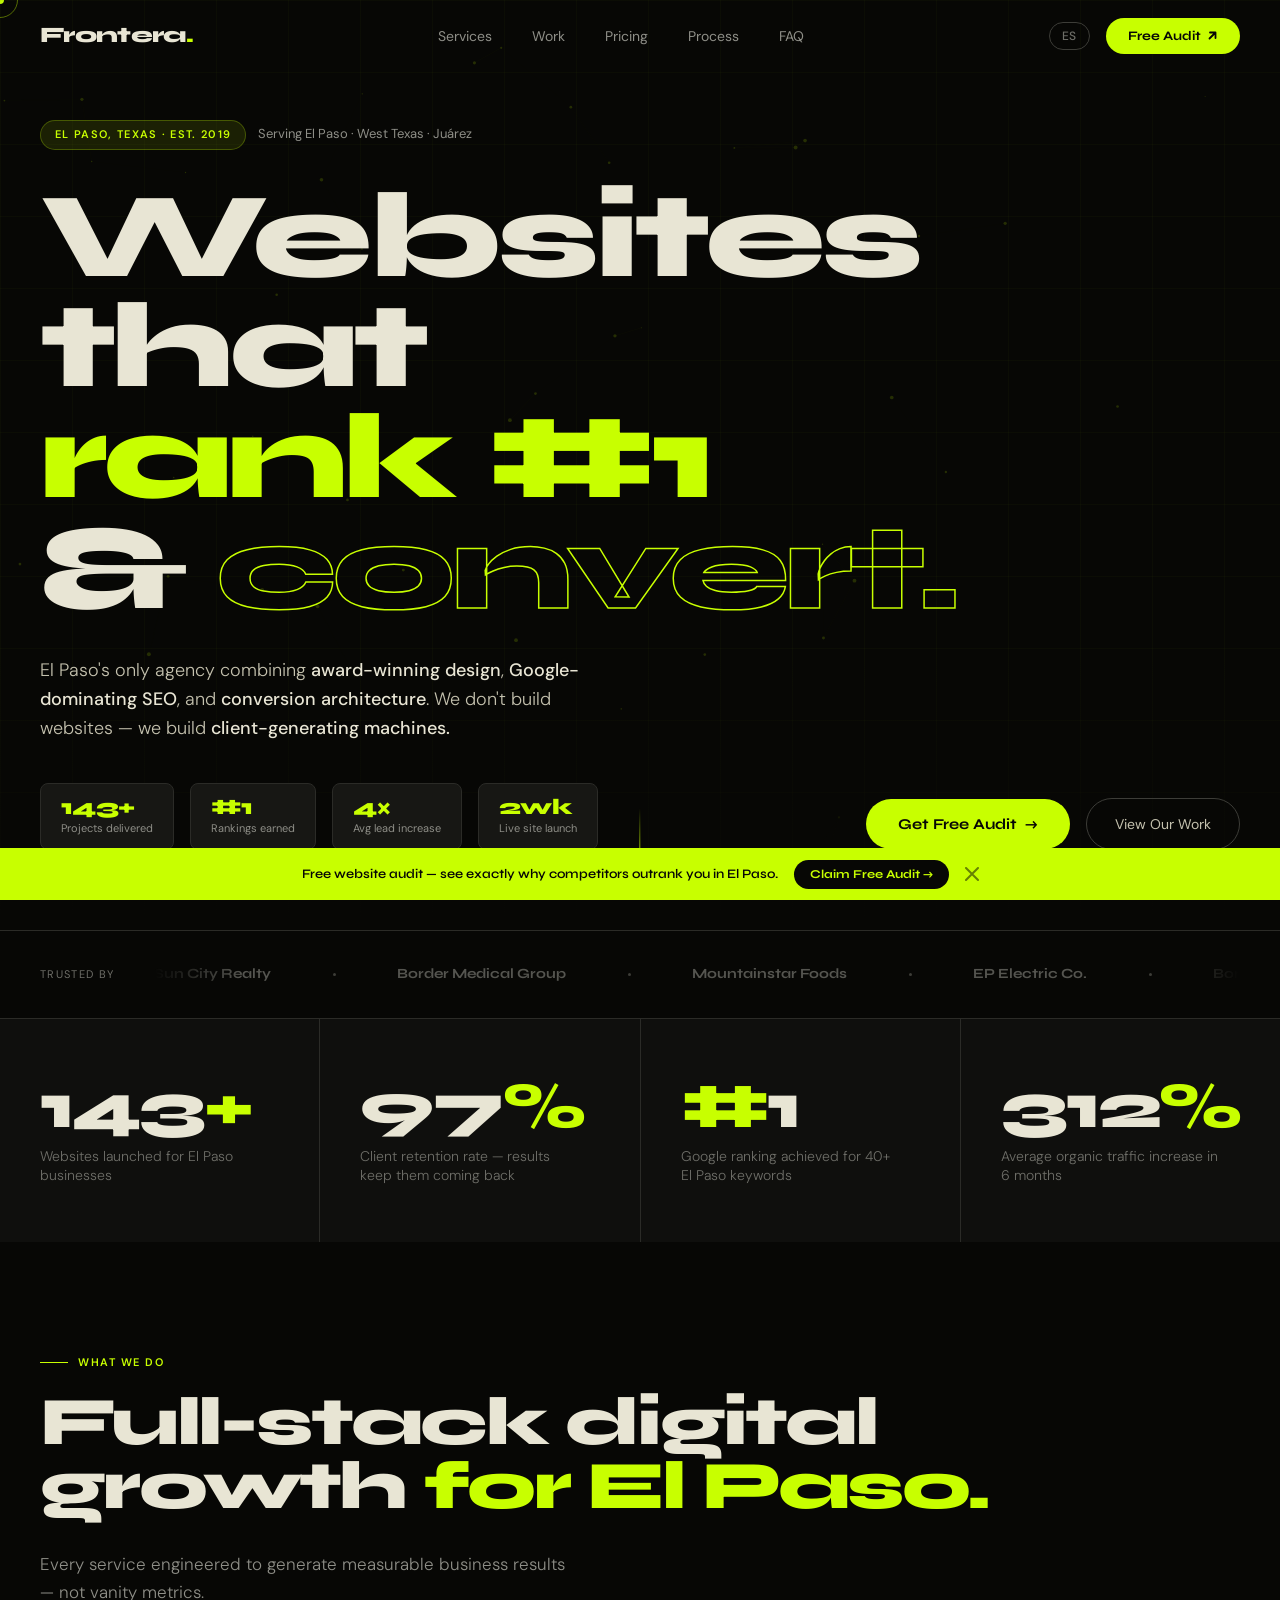
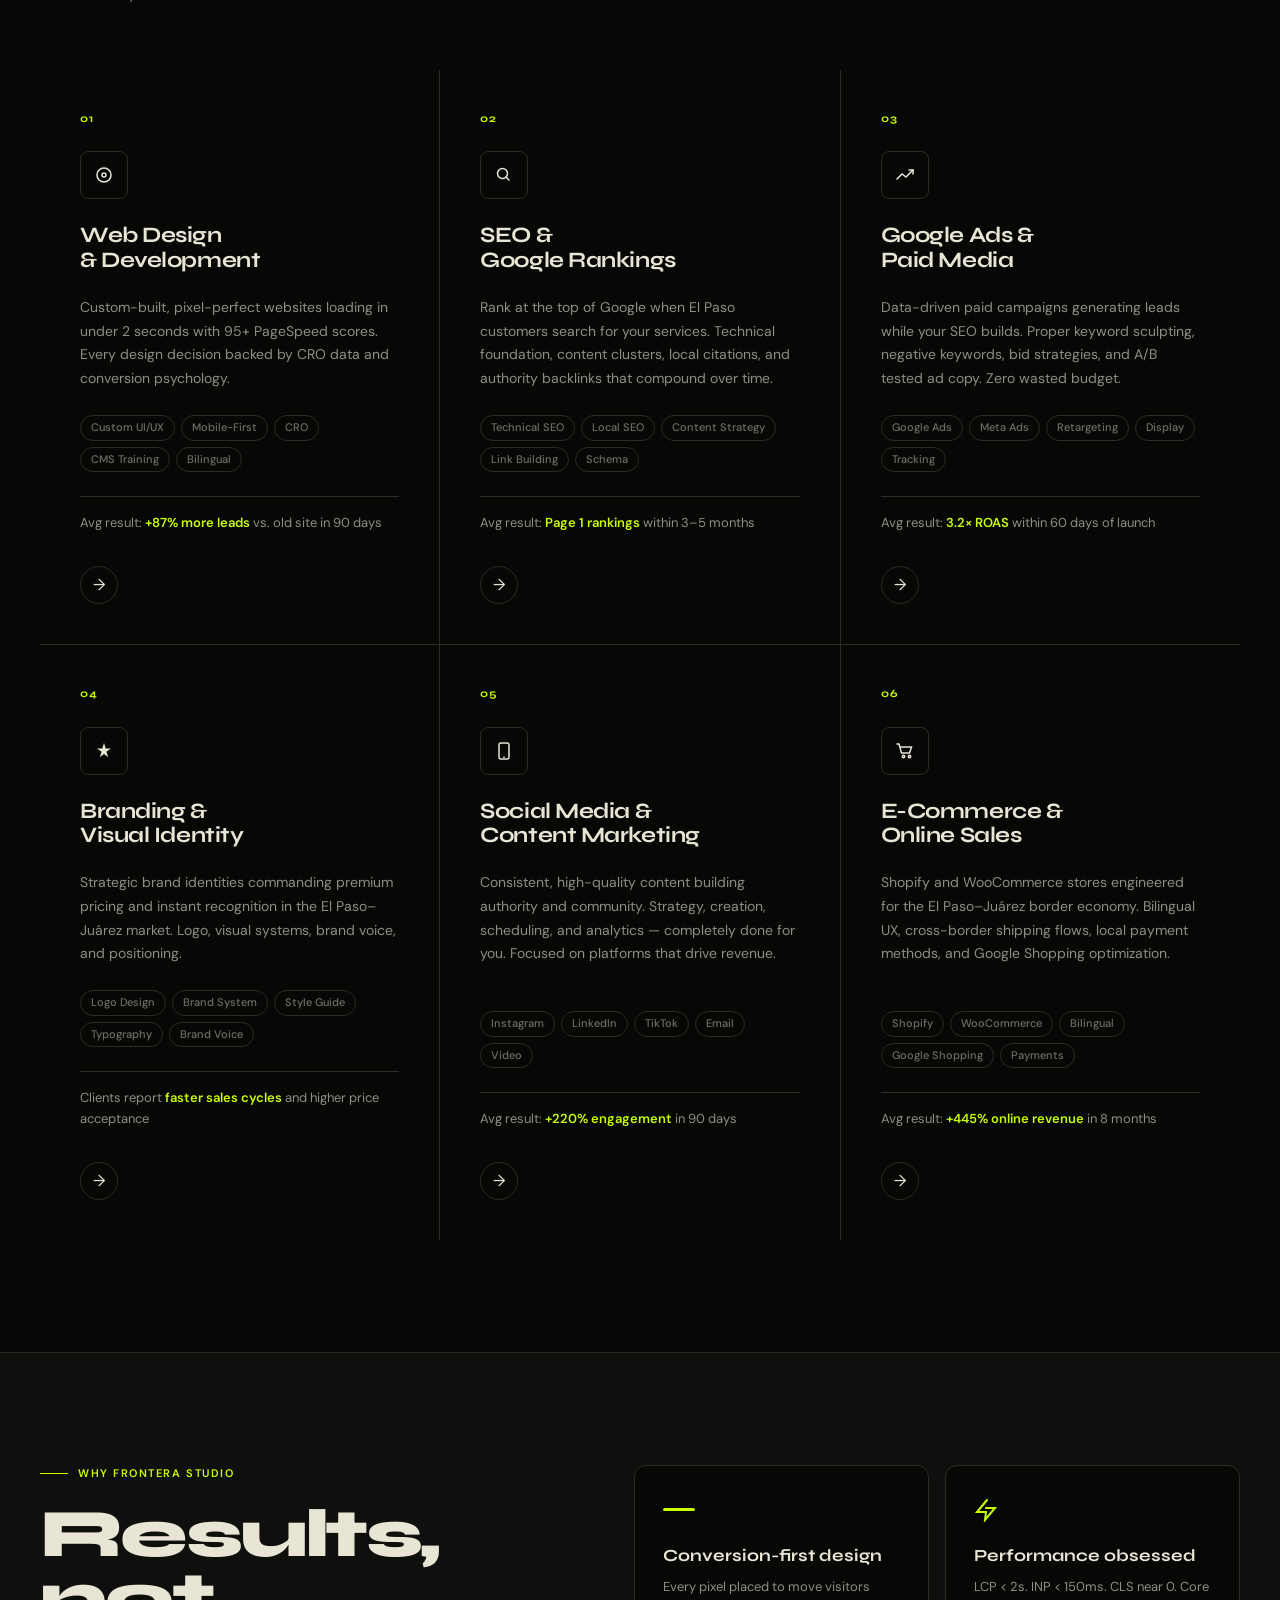
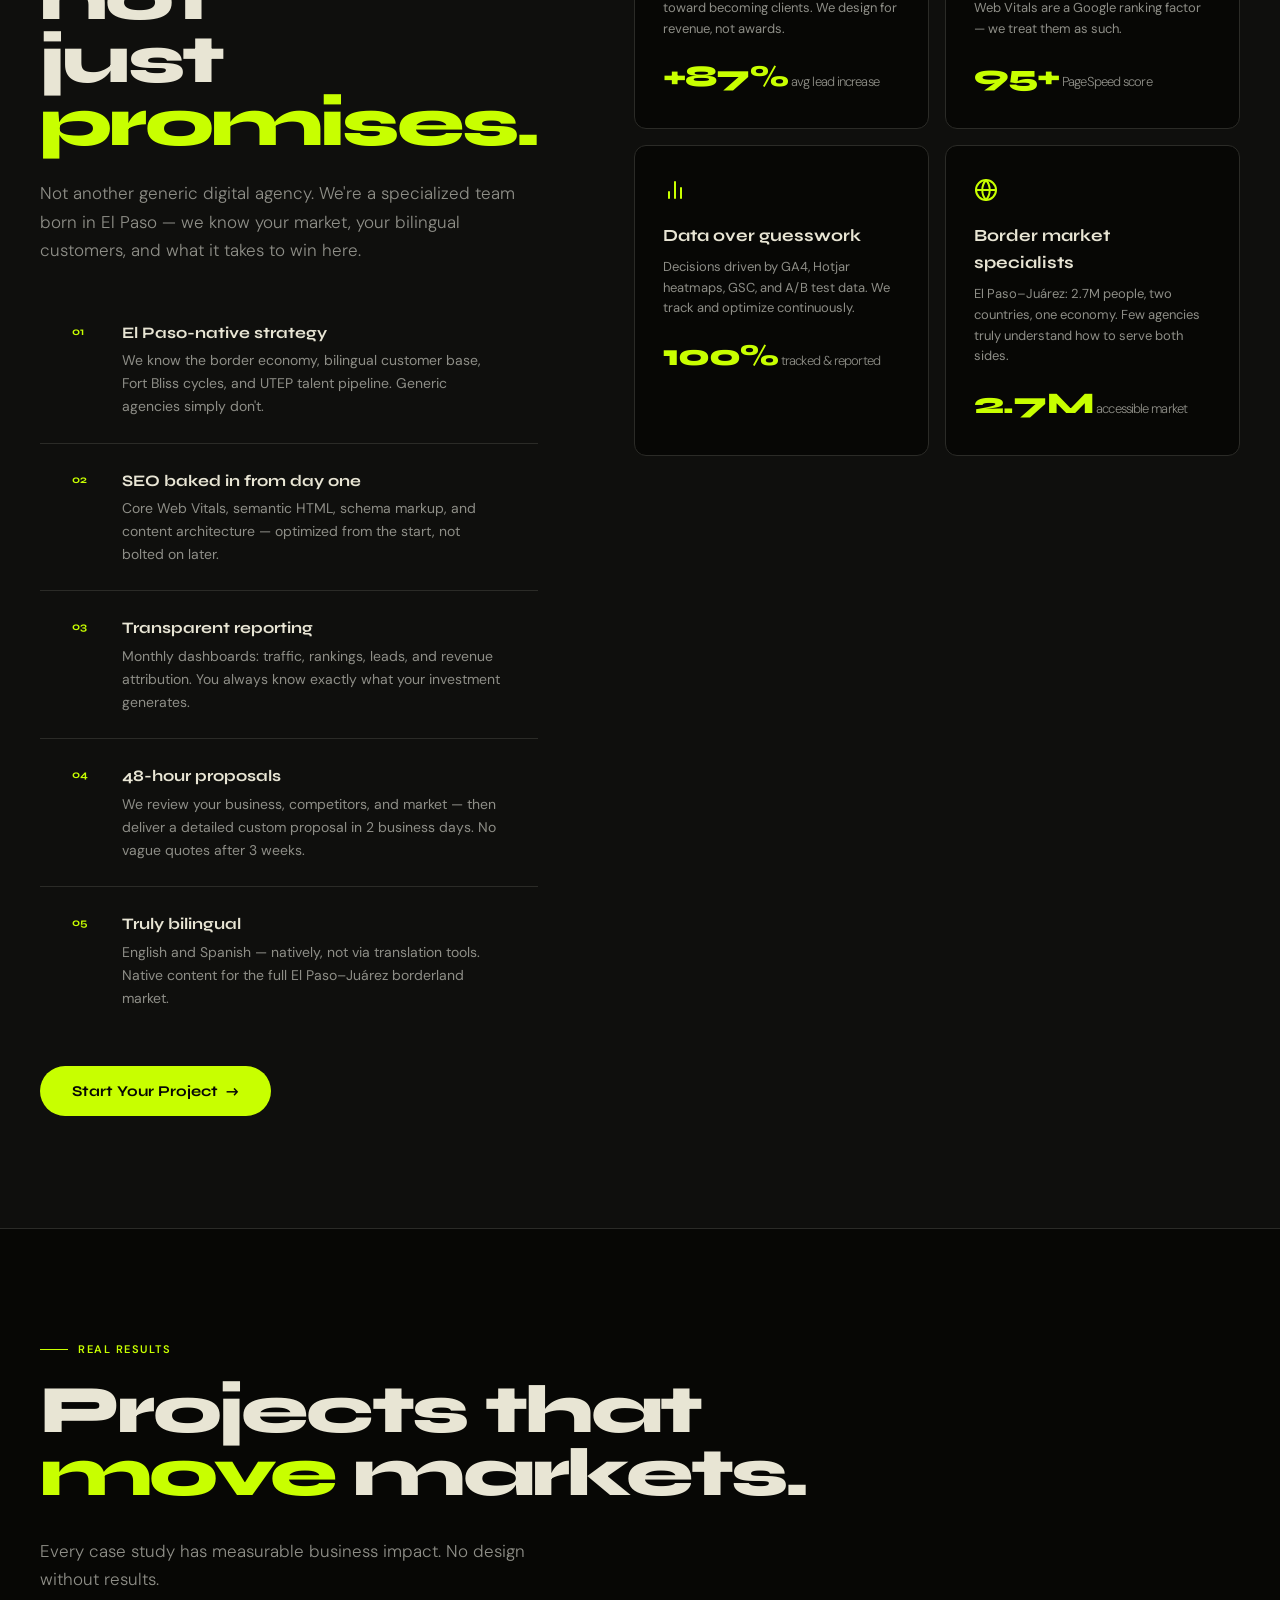
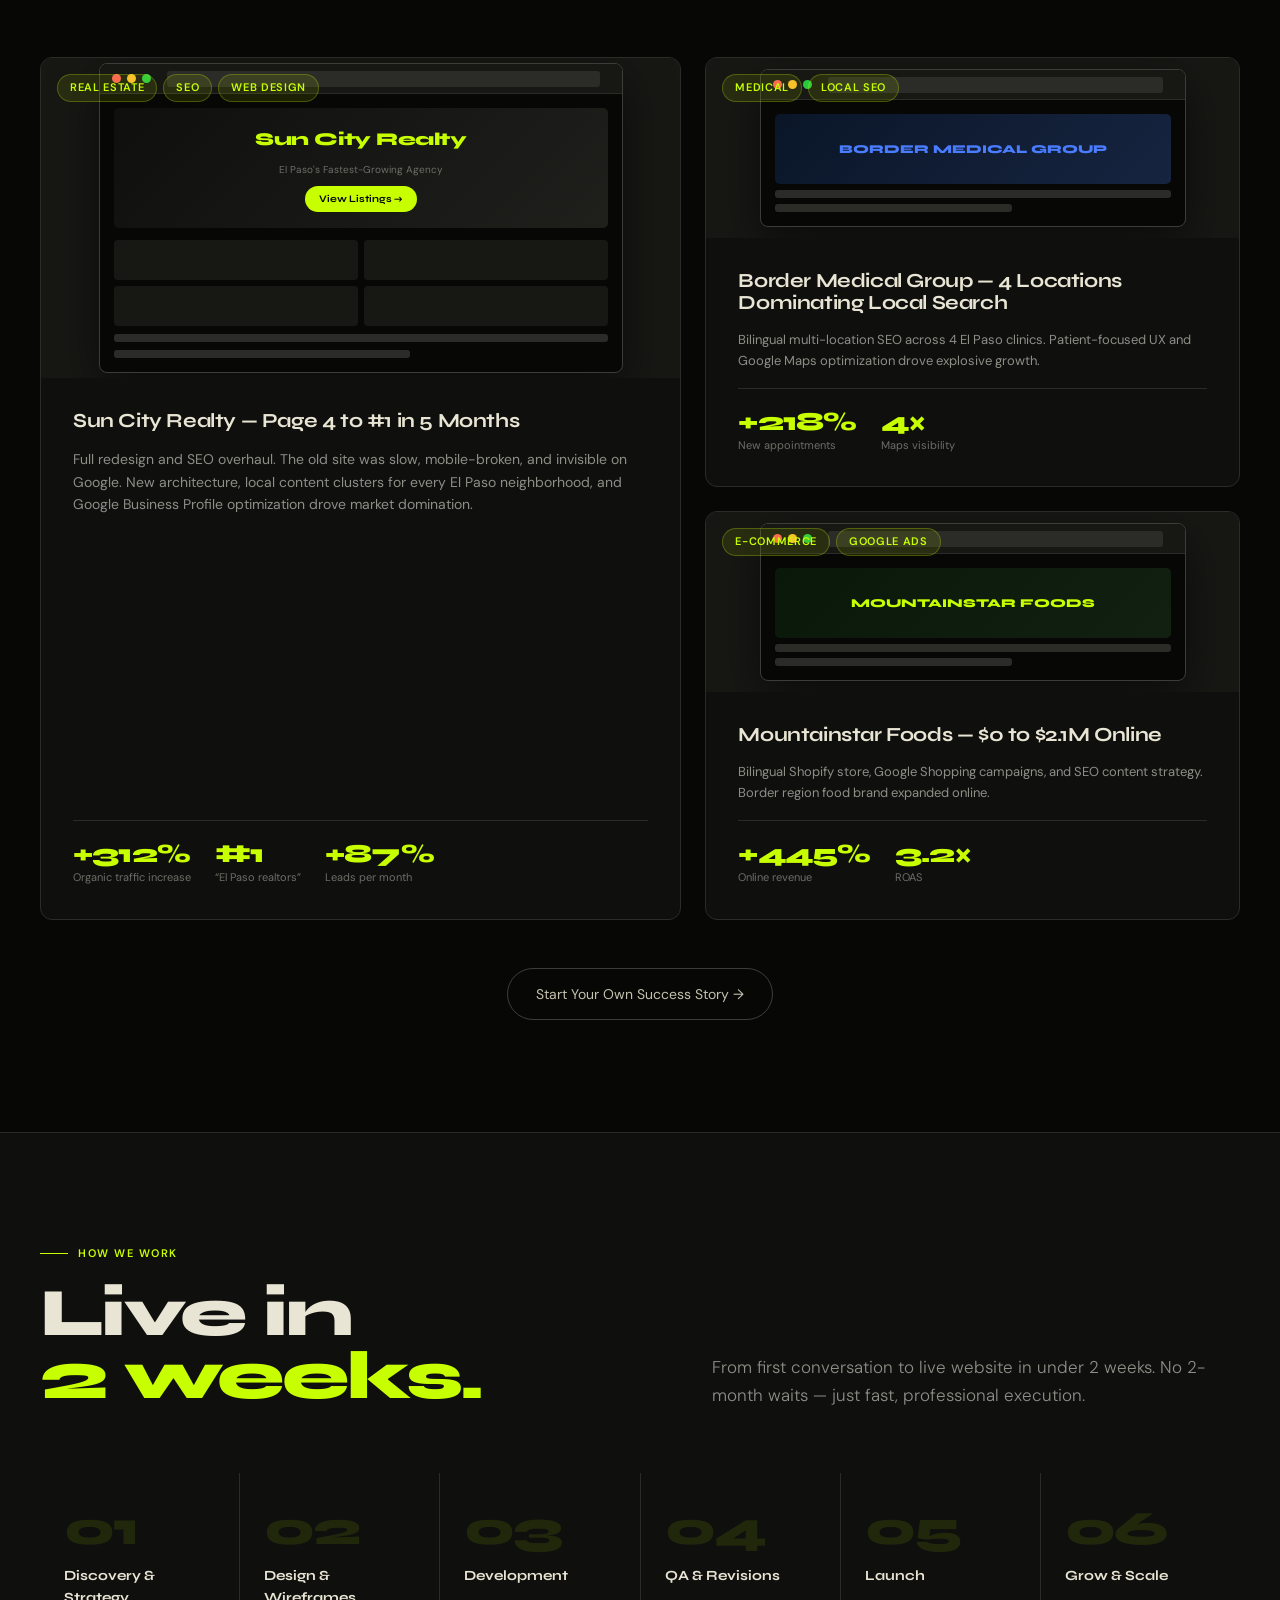
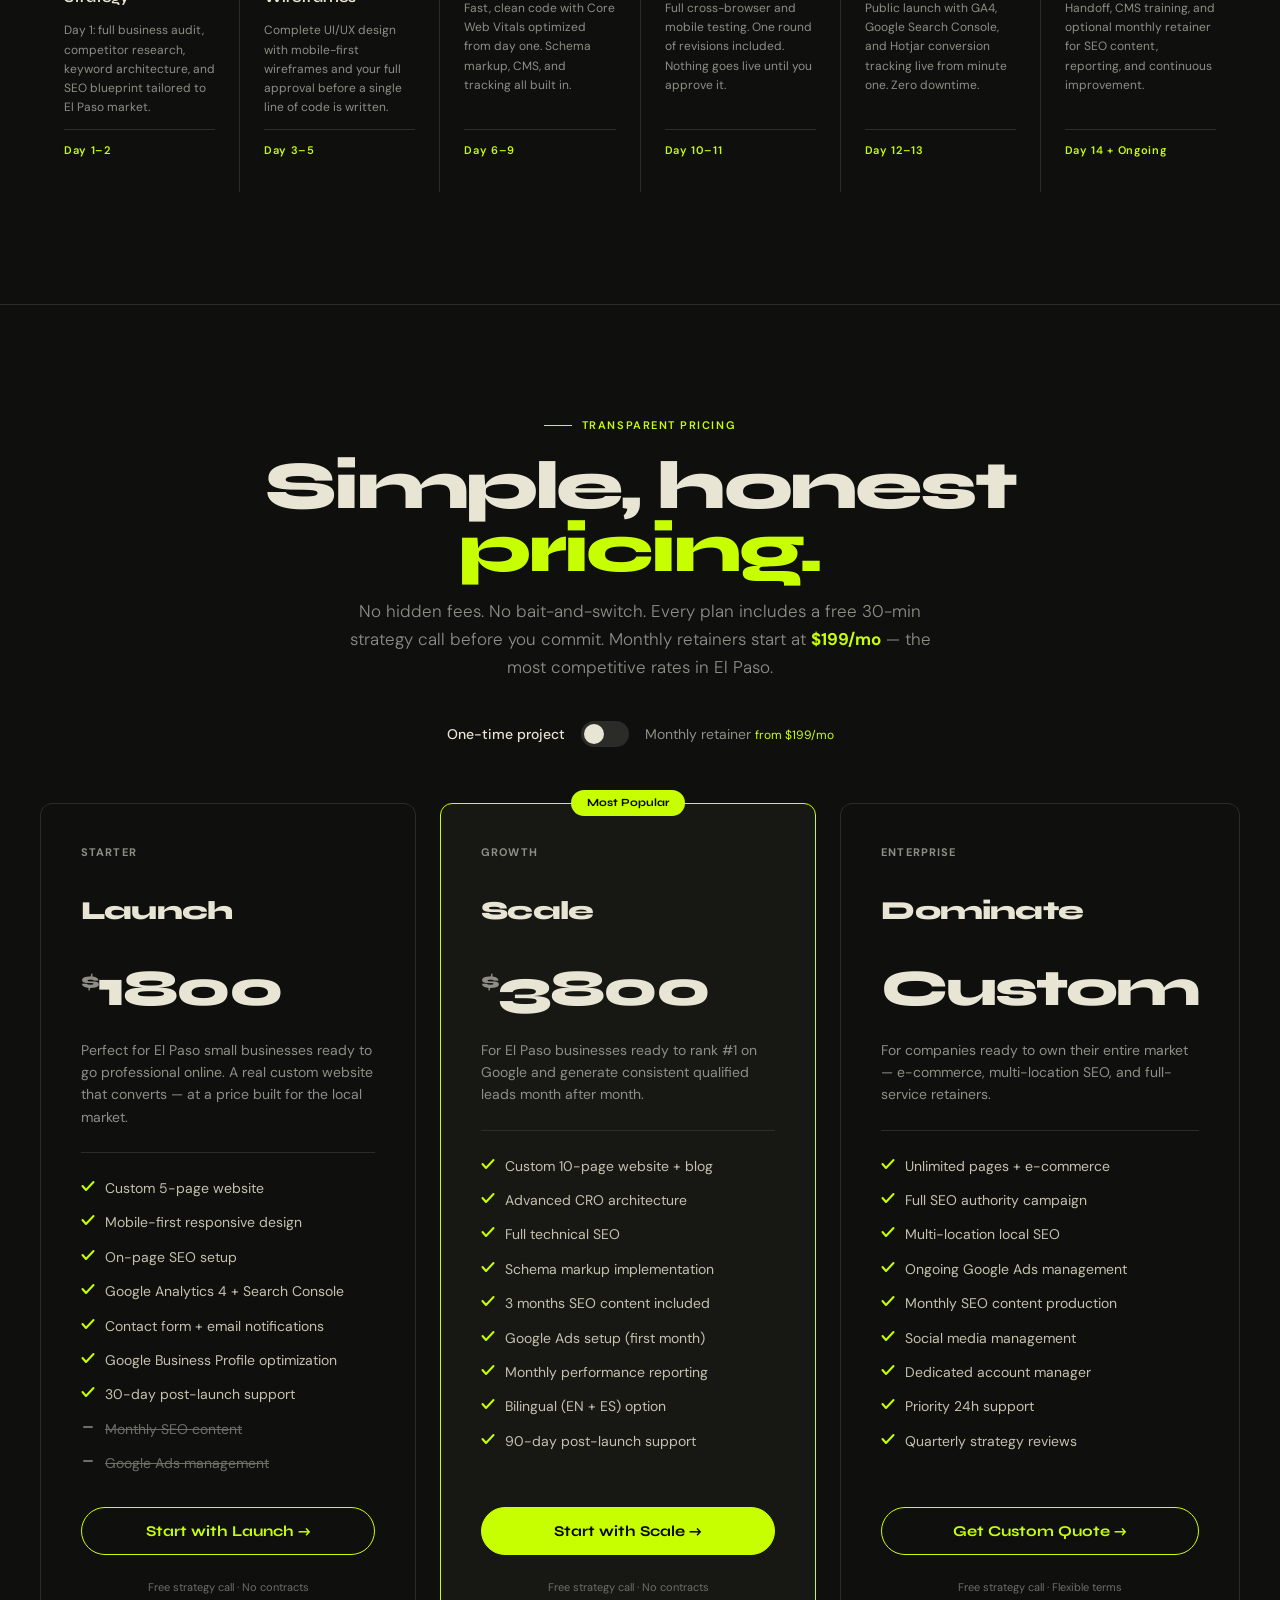
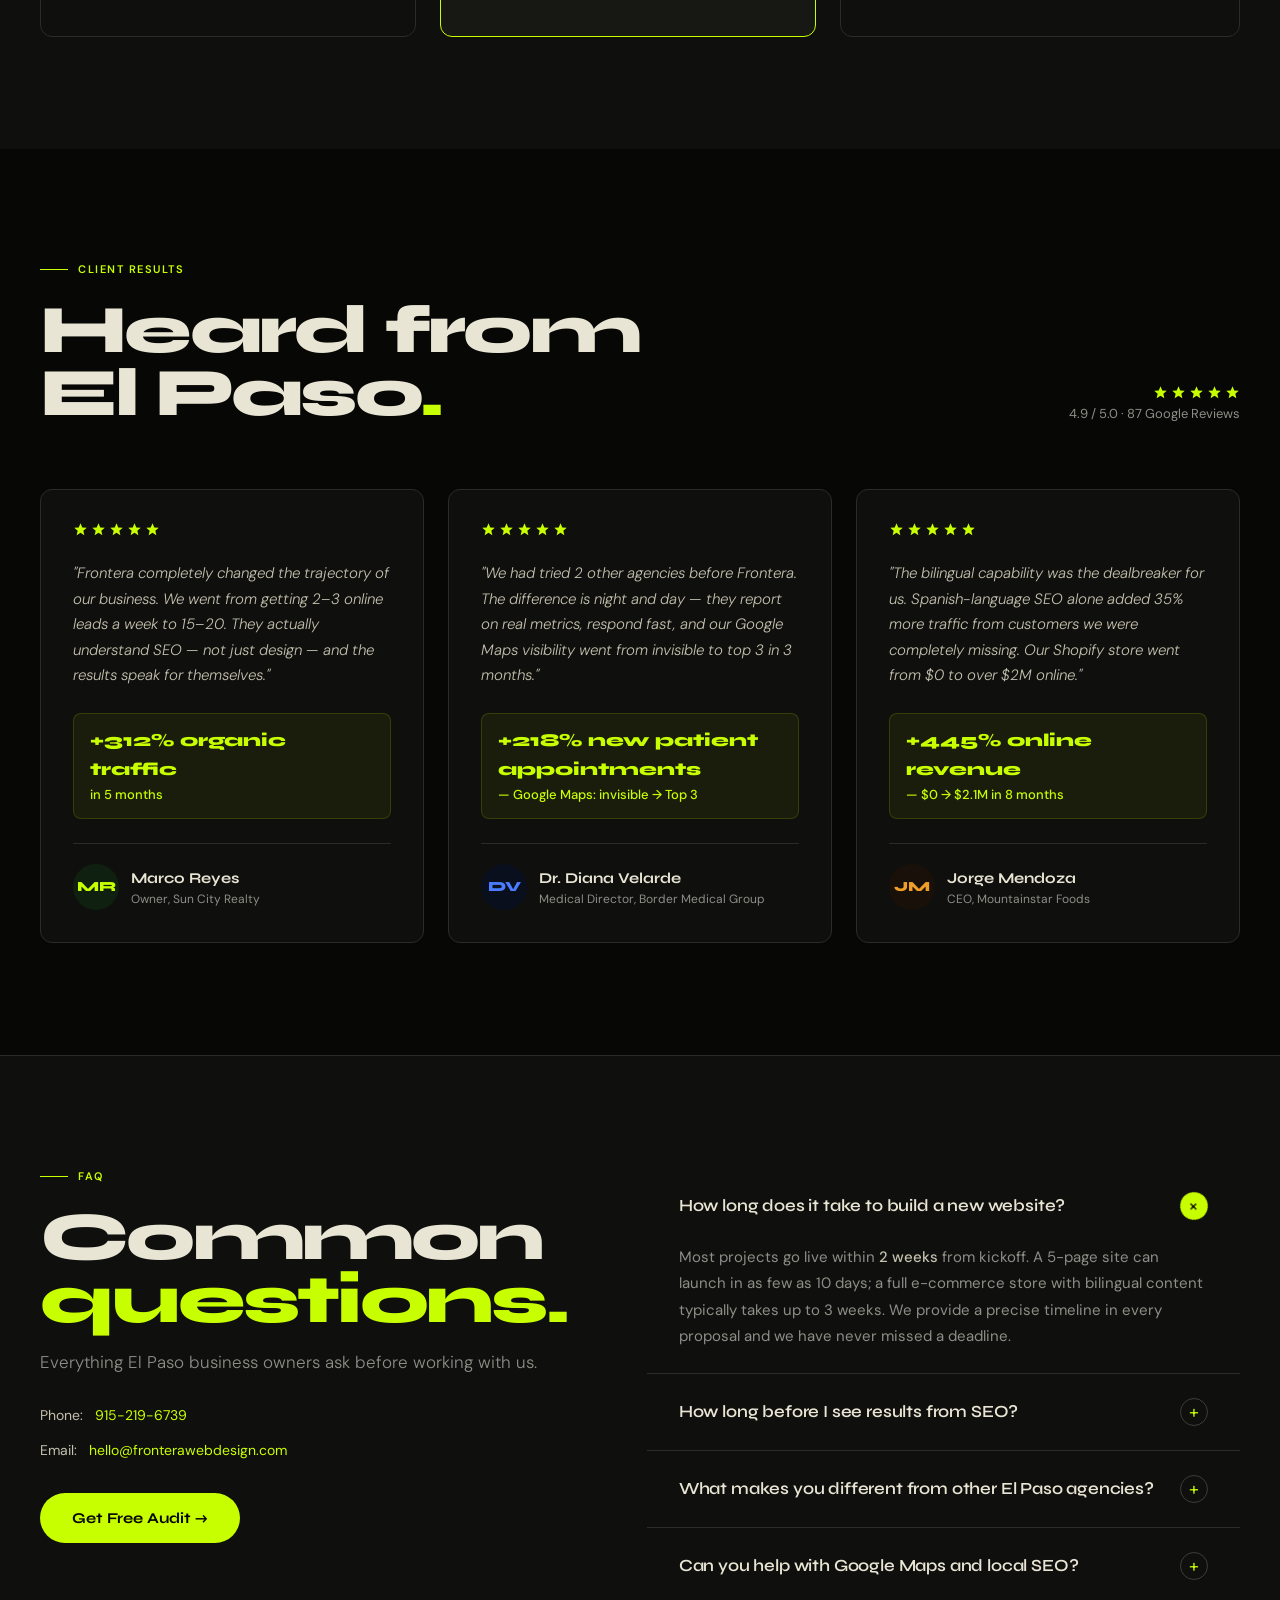
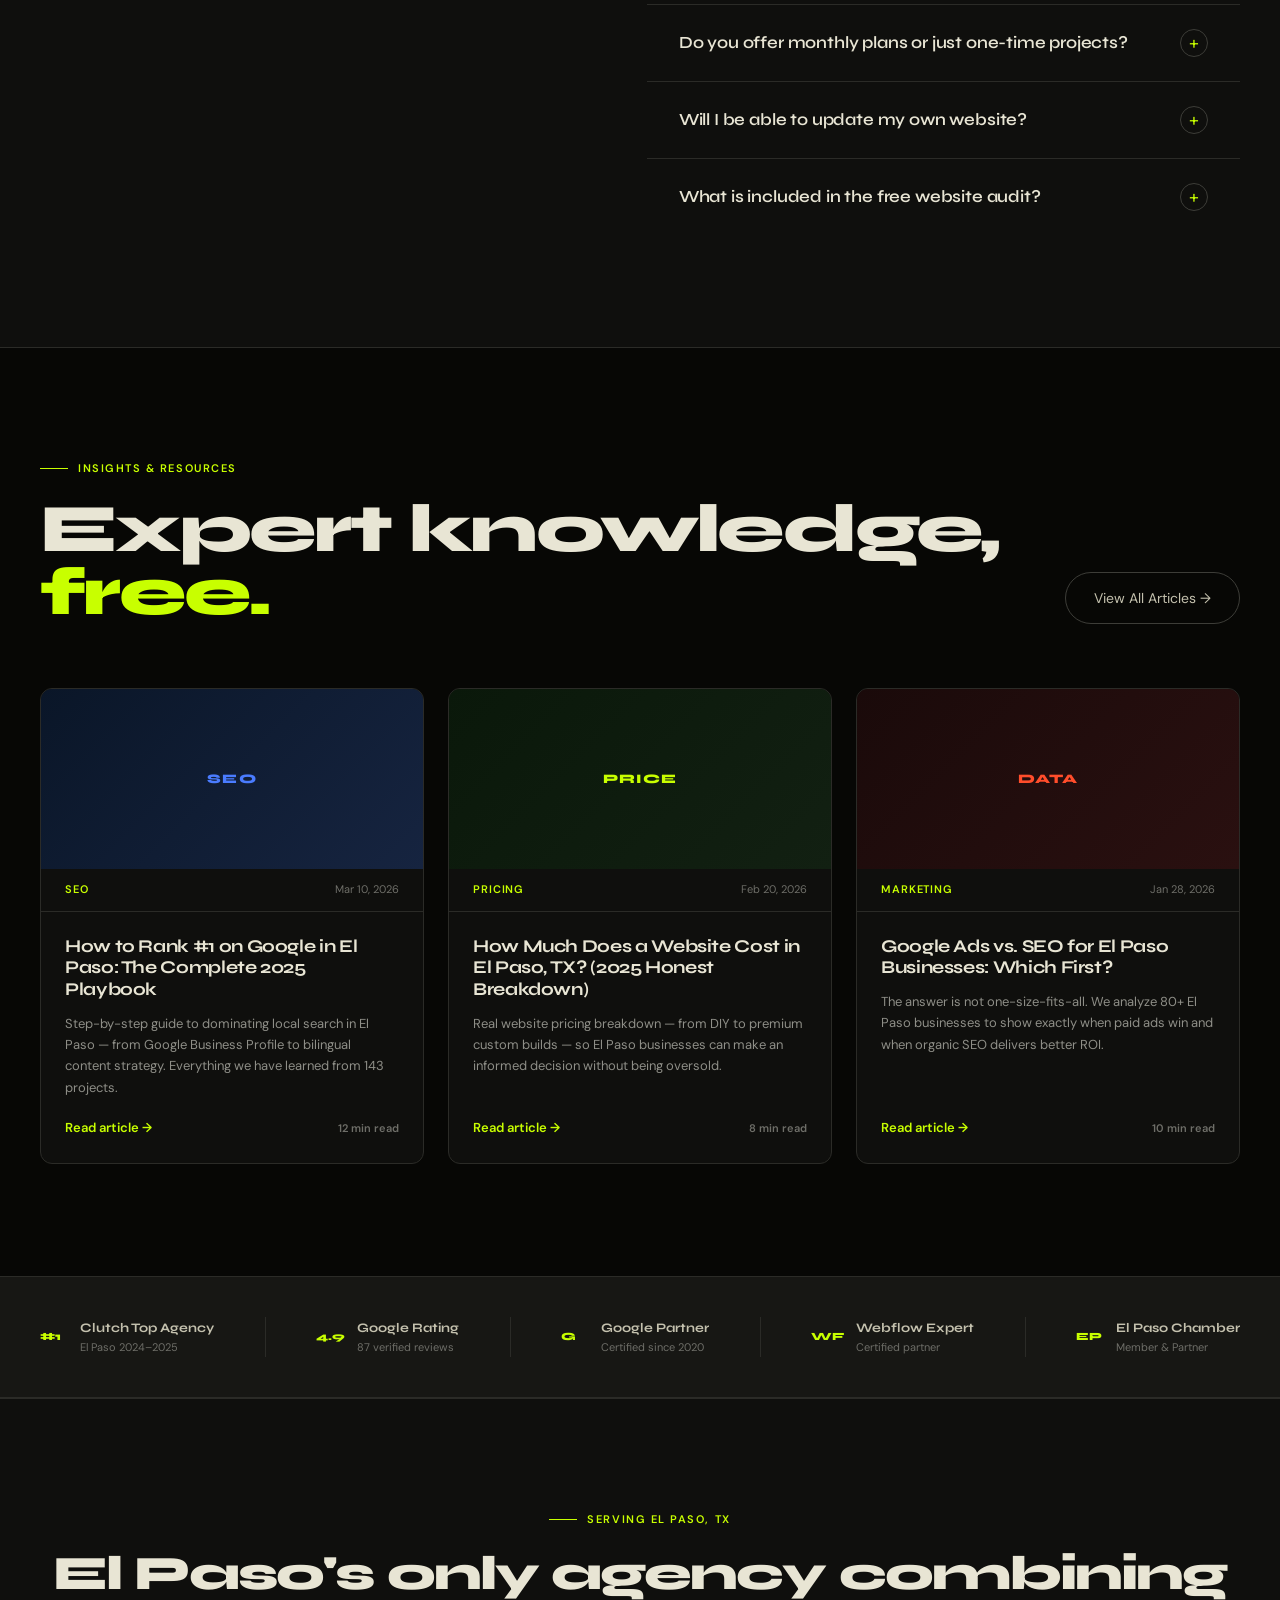
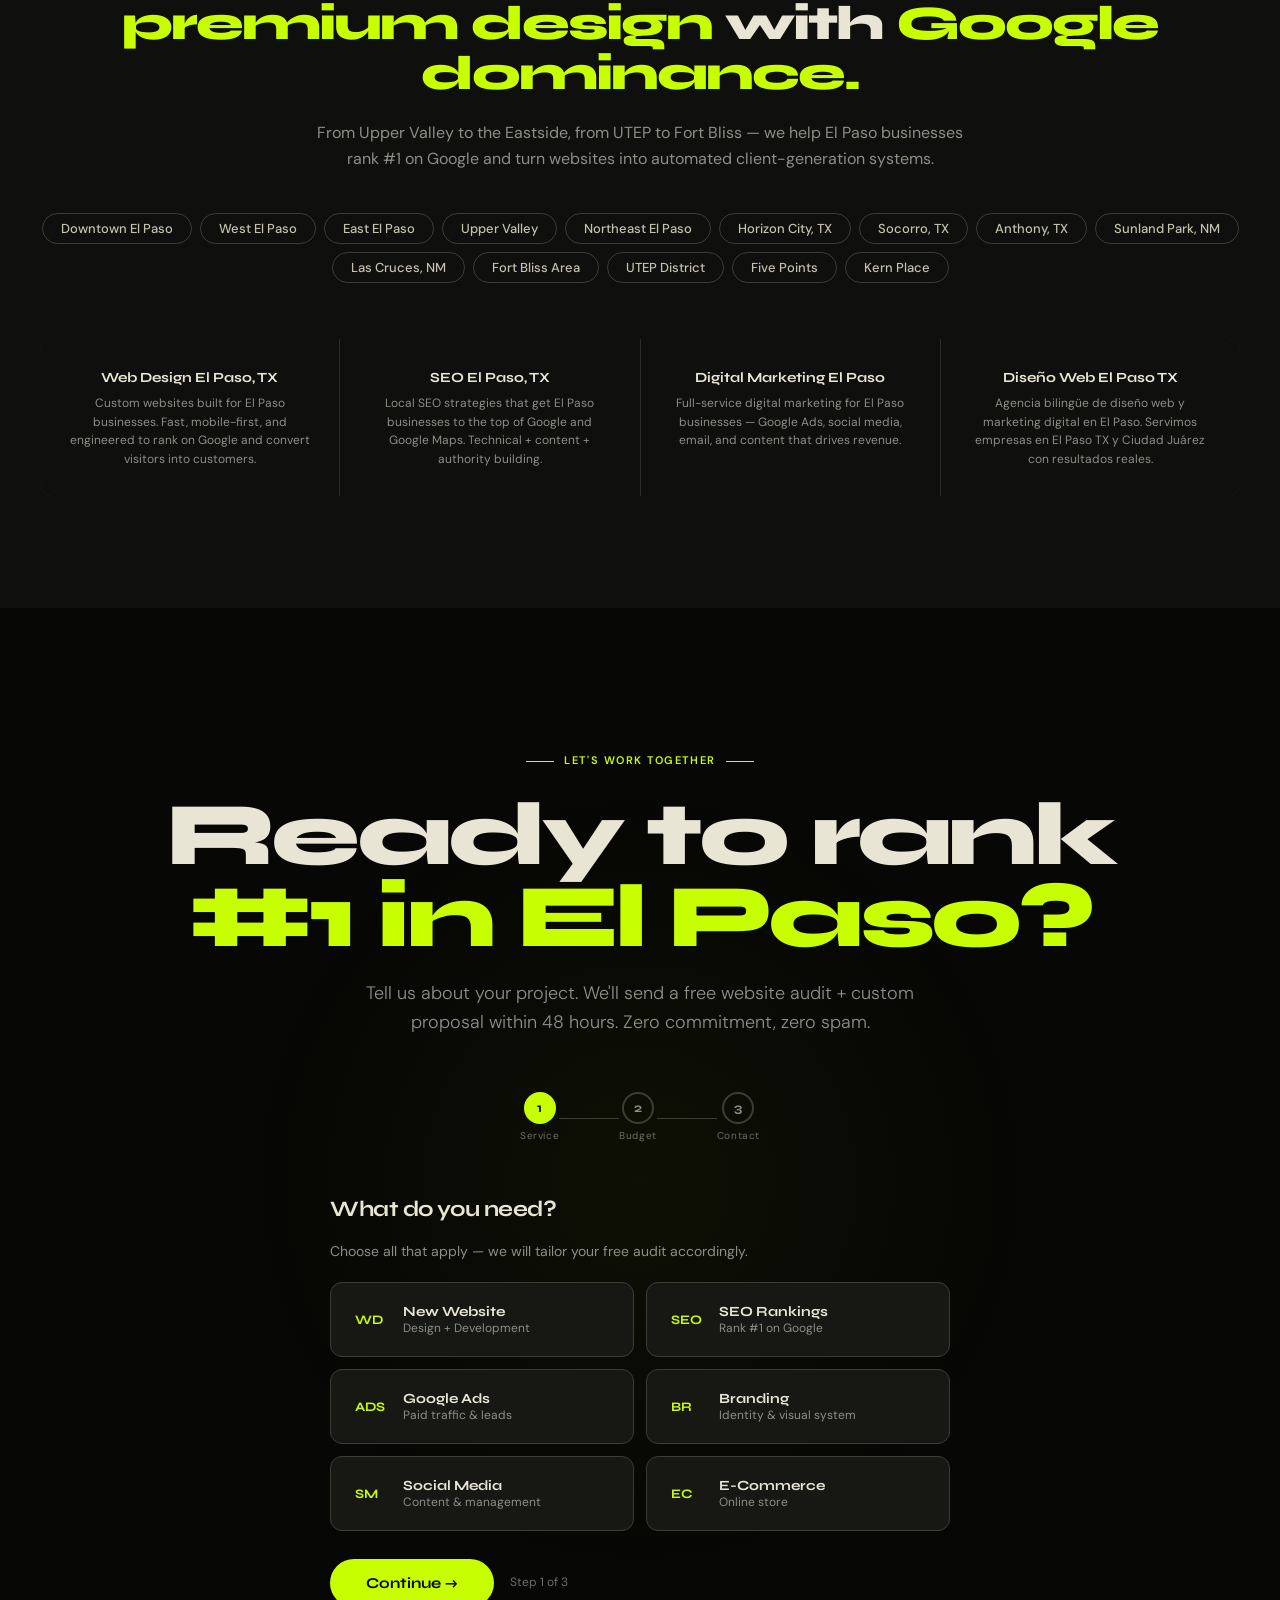
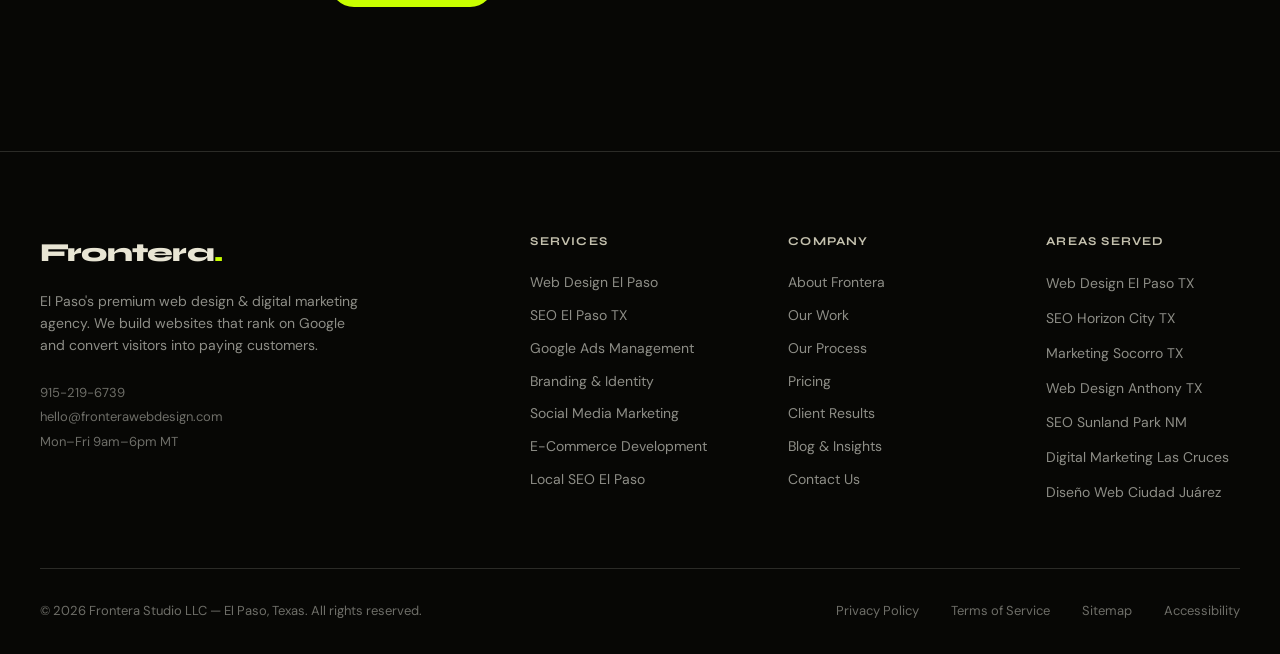
==== index.html @ ee3e118e "Initial commit" ====
<!DOCTYPE html>
<html lang="en">
<head>
<meta charset="UTF-8">
<meta name="viewport" content="width=device-width, initial-scale=1.0">
<title>Frontera Studio — #1 Web Design &amp; Digital Marketing Agency El Paso, TX</title>
<meta name="description" content="El Paso's award-winning web design &amp; digital marketing agency. We build websites that rank #1 on Google and convert visitors into paying customers. Free audit in 24h. Serving El Paso, West Texas &amp; Ciudad Juárez.">
<meta name="keywords" content="web design El Paso TX, digital marketing El Paso, SEO El Paso, website design El Paso Texas, marketing agency El Paso, diseño web El Paso, agencia marketing digital El Paso">
<meta name="robots" content="index, follow">
<meta name="geo.region" content="US-TX">
<meta name="geo.placename" content="El Paso">
<meta name="geo.position" content="31.7619;-106.4850">
<meta property="og:title" content="Frontera Studio — Web Design &amp; Digital Marketing El Paso TX">
<meta property="og:description" content="El Paso's #1 web design &amp; digital marketing agency. Websites that rank on Google and convert. Free audit today.">
<meta property="og:type" content="website">
<meta property="og:url" content="https://fronterawebdesign.com">
<meta property="og:image" content="https://fronterawebdesign.com/og-image.svg">
<meta name="twitter:card" content="summary_large_image">
<meta name="twitter:title" content="Frontera Studio — Web Design &amp; Digital Marketing El Paso TX">
<meta name="twitter:description" content="El Paso's #1 web design &amp; digital marketing agency. Websites that rank on Google and convert. Free audit today.">
<meta name="twitter:image" content="https://fronterawebdesign.com/og-image.svg">
<meta name="theme-color" content="#070705">
<link rel="canonical" href="https://fronterawebdesign.com">
<link rel="icon" type="image/svg+xml" href="/favicon.svg">
<link rel="apple-touch-icon" href="/apple-touch-icon.svg">
<!-- Google Analytics -->
<script async src="https://www.googletagmanager.com/gtag/js?id=G-VDV90YVQRV"></script>
<script>
  window.dataLayer = window.dataLayer || [];
  function gtag(){dataLayer.push(arguments);}
  gtag('js', new Date());
  gtag('config', 'G-VDV90YVQRV');
</script>
<script type="application/ld+json">
{
  "@context": "https://schema.org",
  "@graph": [
    {
      "@type": "LocalBusiness",
      "@id": "https://fronterawebdesign.com",
      "name": "Frontera Studio",
      "description": "El Paso's premier web design and digital marketing agency",
      "url": "https://fronterawebdesign.com",
      "telephone": "+1-915-219-6739",
      "email": "hello@fronterawebdesign.com",
      "address": {
        "@type": "PostalAddress",
        "addressLocality": "El Paso",
        "addressRegion": "TX",
        "addressCountry": "US"
      },
      "geo": { "@type": "GeoCoordinates", "latitude": 31.7619, "longitude": -106.4850 },
      "openingHoursSpecification": [{
        "@type": "OpeningHoursSpecification",
        "dayOfWeek": ["Monday","Tuesday","Wednesday","Thursday","Friday"],
        "opens": "09:00", "closes": "18:00"
      }],
      "priceRange": "$$-$$$",
      "areaServed": ["El Paso TX","Horizon City TX","Socorro TX","Anthony TX","Sunland Park NM","Fort Bliss TX","Las Cruces NM"],
      "serviceType": ["Web Design","SEO","Digital Marketing","Google Ads","Branding","E-commerce"],
      "aggregateRating": { "@type": "AggregateRating", "ratingValue": "4.9", "reviewCount": "87" }
    }
  ]
}
</script>
<link rel="preconnect" href="https://fonts.googleapis.com">
<link rel="preconnect" href="https://fonts.gstatic.com" crossorigin>
<link href="https://fonts.googleapis.com/css2?family=Syne:wght@400;500;600;700;800&family=DM+Sans:ital,opsz,wght@0,9..40,300;0,9..40,400;0,9..40,500;1,9..40,300&display=swap" rel="stylesheet">
<link rel="stylesheet" href="styles.css">
</head>
<body style="overflow:hidden">

<a class="skip-link" href="#services">Skip to main content</a>

<!-- PRELOADER -->
<div id="preloader" role="status" aria-label="Loading">
  <div class="pre-logo">Frontera<span>.</span></div>
  <div class="pre-bar"><div class="pre-fill"></div></div>
  <div class="pre-pct" id="prePct">0%</div>
</div>

<!-- CURSOR (desktop only, hidden via CSS on mobile) -->
<div id="cur" aria-hidden="true"></div>
<div id="cur-ring" aria-hidden="true"></div>

<!-- WHATSAPP BUTTON — disabled until activated -->
<!-- <a id="wa-btn" href="https://wa.me/19152196739?text=Hi%2C%20I%27d%20like%20a%20free%20website%20audit" target="_blank" rel="noopener noreferrer" aria-label="Chat on WhatsApp">...</a> -->

<!-- BACK TO TOP -->
<button id="top-btn" aria-label="Back to top"><svg aria-hidden="true" width="14" height="14" viewBox="0 0 14 14" fill="none" stroke="currentColor" stroke-width="1.8" stroke-linecap="round" stroke-linejoin="round"><path d="M7 12V2M3 6l4-4 4 4"/></svg></button>

<!-- AUDIT BAR -->
<div id="audit-bar">
  <span data-i18n="audit-text">Free website audit &mdash; see exactly why competitors outrank you in El Paso.</span>
  <a href="#cta" class="audit-bar-link" id="auditBarLink" data-i18n="audit-cta">Claim Free Audit &rarr;</a>
  <button id="audit-bar-x" aria-label="Close"><svg aria-hidden="true" width="14" height="14" viewBox="0 0 14 14" fill="none" stroke="currentColor" stroke-width="2" stroke-linecap="round"><path d="M1 1l12 12M13 1L1 13"/></svg></button>
</div>

<!-- MOBILE MENU -->
<div id="mob-menu" role="dialog" aria-modal="true" aria-label="Site navigation">
  <a class="mob-link" href="#services" onclick="closeMob()" data-i18n="mob-services">Services</a>
  <a class="mob-link" href="#cases" onclick="closeMob()" data-i18n="mob-work">Our Work</a>
  <a class="mob-link" href="#pricing" onclick="closeMob()" data-i18n="mob-pricing">Pricing</a>
  <a class="mob-link" href="#process" onclick="closeMob()" data-i18n="mob-process">Process</a>
  <a class="mob-link" href="#testimonials" onclick="closeMob()" data-i18n="mob-results">Results</a>
  <a class="mob-link" href="#faq" onclick="closeMob()" data-i18n="mob-faq">FAQ</a>
  <button class="mob-cta" data-i18n="mob-cta">Get Free Audit &rarr;</button>
</div>

<!-- NAVIGATION -->
<nav id="navbar" role="navigation" aria-label="Main navigation">
  <a href="#" class="nav-logo">Frontera<span>.</span></a>
  <ul class="nav-mid">
    <li><a href="#services" data-i18n="nav-services">Services</a></li>
    <li><a href="#cases" data-i18n="nav-work">Work</a></li>
    <li><a href="#pricing" data-i18n="nav-pricing">Pricing</a></li>
    <li><a href="#process" data-i18n="nav-process">Process</a></li>
    <li><a href="#faq" data-i18n="nav-faq">FAQ</a></li>
  </ul>
  <div class="nav-right">
    <button id="langBtn" aria-label="Switch language">ES</button>
    <button class="nav-cta-btn"><span data-i18n="nav-cta">Free Audit</span> <svg aria-hidden="true" width="11" height="11" viewBox="0 0 11 11" fill="none" stroke="currentColor" stroke-width="1.8" stroke-linecap="round" stroke-linejoin="round"><path d="M2.5 8.5l6-6M3 2.5h5.5V8"/></svg></button>
  </div>
  <button id="hamBtn" aria-label="Toggle menu" aria-expanded="false">
    <span></span><span></span><span></span>
  </button>
</nav>


<!-- ═════════════════════════════
     HERO
═════════════════════════════ -->
<section id="hero" aria-label="Hero">
  <canvas id="heroCanvas" aria-hidden="true"></canvas>
  <div class="hero-eyebrow">
    <span class="hero-badge">El Paso, Texas &middot; Est. 2019</span>
    <span class="hero-loc" data-i18n="hero-loc">Serving El Paso &middot; West Texas &middot; Juárez</span>
  </div>
  <h1 class="hero-h1">
    <span class="line" data-i18n="hero-l1">Websites that</span>
    <span class="line lime" data-i18n="hero-l2">rank #1</span>
    <span class="line" data-i18n-html="hero-l3">&amp; <span class="outline-lime">convert.</span></span>
  </h1>
  <div class="hero-bot">
    <div>
      <p class="hero-sub" data-i18n-html="hero-sub">
        El Paso's only agency combining <strong>award-winning design</strong>,
        <strong>Google-dominating SEO</strong>, and <strong>conversion architecture</strong>.
        We don't build websites &mdash; we build <strong>client-generating machines.</strong>
      </p>
      <div class="hero-stats">
        <div class="hero-stat">
          <div class="hero-stat-num">143<span style="color:var(--lime)">+</span></div>
          <div class="hero-stat-lbl" data-i18n="hero-lbl1">Projects delivered</div>
        </div>
        <div class="hero-stat">
          <div class="hero-stat-num">#1</div>
          <div class="hero-stat-lbl" data-i18n="hero-lbl2">Rankings earned</div>
        </div>
        <div class="hero-stat">
          <div class="hero-stat-num">4&times;</div>
          <div class="hero-stat-lbl" data-i18n="hero-lbl3">Avg lead increase</div>
        </div>
        <div class="hero-stat">
          <div class="hero-stat-num">2wk</div>
          <div class="hero-stat-lbl" data-i18n="hero-lbl4">Live site launch</div>
        </div>
      </div>
    </div>
    <div class="hero-actions">
      <button class="btn-p"><span data-i18n="hero-btn1">Get Free Audit</span> <span class="arr">&#8594;</span></button>
      <button class="btn-g" data-i18n="hero-btn2">View Our Work</button>
    </div>
  </div>
  <div class="scroll-cue" aria-hidden="true">
    <div class="scroll-line"></div>
    <span class="scroll-lbl" data-i18n="hero-scroll">Scroll</span>
  </div>
</section>

<!-- MARQUEE -->
<div class="trust-strip" aria-label="Clients we have worked with">
  <span class="trust-lbl" data-i18n="trust-lbl">Trusted by</span>
  <div class="marquee-wrap">
    <div class="marquee-track" aria-hidden="true">
      <span class="marquee-item">Sun City Realty</span><span class="marquee-sep" aria-hidden="true"></span>
      <span class="marquee-item">Border Medical Group</span><span class="marquee-sep" aria-hidden="true"></span>
      <span class="marquee-item">Mountainstar Foods</span><span class="marquee-sep" aria-hidden="true"></span>
      <span class="marquee-item">EP Electric Co.</span><span class="marquee-sep" aria-hidden="true"></span>
      <span class="marquee-item">Borderplex Alliance</span><span class="marquee-sep" aria-hidden="true"></span>
      <span class="marquee-item">UTEP Tech Startups</span><span class="marquee-sep" aria-hidden="true"></span>
      <span class="marquee-item">Desert Rose Spa</span><span class="marquee-sep" aria-hidden="true"></span>
      <span class="marquee-item">Franklin Auto Group</span><span class="marquee-sep" aria-hidden="true"></span>
      <span class="marquee-item">Rio Grande Logistics</span><span class="marquee-sep" aria-hidden="true"></span>
      <span class="marquee-item">Sun City Realty</span><span class="marquee-sep" aria-hidden="true"></span>
      <span class="marquee-item">Border Medical Group</span><span class="marquee-sep" aria-hidden="true"></span>
      <span class="marquee-item">Mountainstar Foods</span><span class="marquee-sep" aria-hidden="true"></span>
      <span class="marquee-item">EP Electric Co.</span><span class="marquee-sep" aria-hidden="true"></span>
      <span class="marquee-item">Borderplex Alliance</span><span class="marquee-sep" aria-hidden="true"></span>
      <span class="marquee-item">UTEP Tech Startups</span><span class="marquee-sep" aria-hidden="true"></span>
      <span class="marquee-item">Desert Rose Spa</span><span class="marquee-sep" aria-hidden="true"></span>
      <span class="marquee-item">Franklin Auto Group</span><span class="marquee-sep" aria-hidden="true"></span>
      <span class="marquee-item">Rio Grande Logistics</span><span class="marquee-sep" aria-hidden="true"></span>
    </div>
  </div>
</div>

<!-- STATS BAND -->
<div class="stats-band" id="statsSection" aria-label="Key metrics">
  <div class="stat-cell reveal">
    <div class="stat-num"><span class="counter" data-t="143">0</span><span class="u">+</span></div>
    <div class="stat-label" data-i18n="stat-lbl1">Websites launched for El Paso businesses</div>
  </div>
  <div class="stat-cell reveal d1">
    <div class="stat-num"><span class="counter" data-t="97">0</span><span class="u">%</span></div>
    <div class="stat-label" data-i18n="stat-lbl2">Client retention rate &mdash; results keep them coming back</div>
  </div>
  <div class="stat-cell reveal d2">
    <div class="stat-num"><span class="u">#</span><span class="counter" data-t="1">0</span></div>
    <div class="stat-label" data-i18n="stat-lbl3">Google ranking achieved for 40+ El Paso keywords</div>
  </div>
  <div class="stat-cell reveal d3">
    <div class="stat-num"><span class="counter" data-t="312">0</span><span class="u">%</span></div>
    <div class="stat-label" data-i18n="stat-lbl4">Average organic traffic increase in 6 months</div>
  </div>
</div>


<!-- ═════════════════════════════
     SERVICES
═════════════════════════════ -->
<section class="section" id="services" aria-labelledby="services-h">
  <div class="section-inner">
    <div class="svc-header">
      <div class="reveal">
        <p class="kicker" data-i18n="svc-kicker">What we do</p>
        <h2 id="services-h" class="s-title" data-i18n-html="svc-title">Full-stack digital<br>growth <span class="lime">for El Paso.</span></h2>
      </div>
      <p class="s-desc reveal d2" data-i18n="svc-desc">Every service engineered to generate measurable business results &mdash; not vanity metrics.</p>
    </div>
    <div class="svc-grid">

      <article class="svc-card reveal">
        <span class="svc-num">01</span>
        <div class="svc-icon" aria-hidden="true">
          <svg width="20" height="20" viewBox="0 0 20 20" fill="none" stroke="currentColor" stroke-width="1.5" stroke-linecap="round"><circle cx="10" cy="10" r="7"/><circle cx="10" cy="10" r="2"/></svg>
        </div>
        <h3 class="svc-name" data-i18n-html="svc1-name">Web Design<br>&amp; Development</h3>
        <p class="svc-desc" data-i18n="svc1-desc">Custom-built, pixel-perfect websites loading in under 2 seconds with 95+ PageSpeed scores. Every design decision backed by CRO data and conversion psychology.</p>
        <div class="svc-features">
          <span class="svc-feat">Custom UI/UX</span><span class="svc-feat">Mobile-First</span>
          <span class="svc-feat">CRO</span><span class="svc-feat">CMS Training</span><span class="svc-feat">Bilingual</span>
        </div>
        <div class="svc-result" data-i18n-html="svc1-res">Avg result: <strong>+87% more leads</strong> vs. old site in 90 days</div>
        <div class="svc-arrow" aria-hidden="true">&#8594;</div>
      </article>

      <article class="svc-card reveal d1">
        <span class="svc-num">02</span>
        <div class="svc-icon" aria-hidden="true">
          <svg width="20" height="20" viewBox="0 0 20 20" fill="none" stroke="currentColor" stroke-width="1.5" stroke-linecap="round"><circle cx="8.5" cy="8.5" r="5"/><path d="M15 15l-3-3"/></svg>
        </div>
        <h3 class="svc-name" data-i18n-html="svc2-name">SEO &amp;<br>Google Rankings</h3>
        <p class="svc-desc" data-i18n="svc2-desc">Rank at the top of Google when El Paso customers search for your services. Technical foundation, content clusters, local citations, and authority backlinks that compound over time.</p>
        <div class="svc-features">
          <span class="svc-feat">Technical SEO</span><span class="svc-feat">Local SEO</span>
          <span class="svc-feat">Content Strategy</span><span class="svc-feat">Link Building</span><span class="svc-feat">Schema</span>
        </div>
        <div class="svc-result" data-i18n-html="svc2-res">Avg result: <strong>Page 1 rankings</strong> within 3&ndash;5 months</div>
        <div class="svc-arrow" aria-hidden="true">&#8594;</div>
      </article>

      <article class="svc-card reveal d2">
        <span class="svc-num">03</span>
        <div class="svc-icon" aria-hidden="true">
          <svg width="20" height="20" viewBox="0 0 20 20" fill="none" stroke="currentColor" stroke-width="1.5" stroke-linecap="round"><polyline points="2,14 7,9 11,12 18,5"/><polyline points="14,5 18,5 18,9"/></svg>
        </div>
        <h3 class="svc-name" data-i18n-html="svc3-name">Google Ads &amp;<br>Paid Media</h3>
        <p class="svc-desc" data-i18n="svc3-desc">Data-driven paid campaigns generating leads while your SEO builds. Proper keyword sculpting, negative keywords, bid strategies, and A/B tested ad copy. Zero wasted budget.</p>
        <div class="svc-features">
          <span class="svc-feat">Google Ads</span><span class="svc-feat">Meta Ads</span>
          <span class="svc-feat">Retargeting</span><span class="svc-feat">Display</span><span class="svc-feat">Tracking</span>
        </div>
        <div class="svc-result" data-i18n-html="svc3-res">Avg result: <strong>3.2&times; ROAS</strong> within 60 days of launch</div>
        <div class="svc-arrow" aria-hidden="true">&#8594;</div>
      </article>

      <article class="svc-card reveal">
        <span class="svc-num">04</span>
        <div class="svc-icon" aria-hidden="true">
          <svg width="20" height="20" viewBox="0 0 20 20" fill="currentColor"><path d="M10 2l1.8 5.5H17l-4.6 3.3 1.8 5.5L10 13l-4.2 3.3 1.8-5.5L3 7.5h5.2z"/></svg>
        </div>
        <h3 class="svc-name" data-i18n-html="svc4-name">Branding &amp;<br>Visual Identity</h3>
        <p class="svc-desc" data-i18n="svc4-desc">Strategic brand identities commanding premium pricing and instant recognition in the El Paso&ndash;Juárez market. Logo, visual systems, brand voice, and positioning.</p>
        <div class="svc-features">
          <span class="svc-feat">Logo Design</span><span class="svc-feat">Brand System</span>
          <span class="svc-feat">Style Guide</span><span class="svc-feat">Typography</span><span class="svc-feat">Brand Voice</span>
        </div>
        <div class="svc-result" data-i18n-html="svc4-res">Clients report <strong>faster sales cycles</strong> and higher price acceptance</div>
        <div class="svc-arrow" aria-hidden="true">&#8594;</div>
      </article>

      <article class="svc-card reveal d1">
        <span class="svc-num">05</span>
        <div class="svc-icon" aria-hidden="true">
          <svg width="20" height="20" viewBox="0 0 20 20" fill="none" stroke="currentColor" stroke-width="1.5" stroke-linecap="round"><rect x="5" y="2" width="10" height="16" rx="2"/><line x1="10" y1="16" x2="10" y2="16.5"/></svg>
        </div>
        <h3 class="svc-name" data-i18n-html="svc5-name">Social Media &amp;<br>Content Marketing</h3>
        <p class="svc-desc" data-i18n="svc5-desc">Consistent, high-quality content building authority and community. Strategy, creation, scheduling, and analytics &mdash; completely done for you. Focused on platforms that drive revenue.</p>
        <div class="svc-features">
          <span class="svc-feat">Instagram</span><span class="svc-feat">LinkedIn</span>
          <span class="svc-feat">TikTok</span><span class="svc-feat">Email</span><span class="svc-feat">Video</span>
        </div>
        <div class="svc-result" data-i18n-html="svc5-res">Avg result: <strong>+220% engagement</strong> in 90 days</div>
        <div class="svc-arrow" aria-hidden="true">&#8594;</div>
      </article>

      <article class="svc-card reveal d2">
        <span class="svc-num">06</span>
        <div class="svc-icon" aria-hidden="true">
          <svg width="20" height="20" viewBox="0 0 20 20" fill="none" stroke="currentColor" stroke-width="1.5" stroke-linecap="round"><path d="M2 3h2l2.5 9h8l2-6H6"/><circle cx="8.5" cy="15.5" r="1.2"/><circle cx="14.5" cy="15.5" r="1.2"/></svg>
        </div>
        <h3 class="svc-name" data-i18n-html="svc6-name">E-Commerce &amp;<br>Online Sales</h3>
        <p class="svc-desc" data-i18n="svc6-desc">Shopify and WooCommerce stores engineered for the El Paso&ndash;Juárez border economy. Bilingual UX, cross-border shipping flows, local payment methods, and Google Shopping optimization.</p>
        <div class="svc-features">
          <span class="svc-feat">Shopify</span><span class="svc-feat">WooCommerce</span>
          <span class="svc-feat">Bilingual</span><span class="svc-feat">Google Shopping</span><span class="svc-feat">Payments</span>
        </div>
        <div class="svc-result" data-i18n-html="svc6-res">Avg result: <strong>+445% online revenue</strong> in 8 months</div>
        <div class="svc-arrow" aria-hidden="true">&#8594;</div>
      </article>

    </div>
  </div>
</section>


<!-- ═════════════════════════════
     WHY US
═════════════════════════════ -->
<section class="section why-section" id="why" aria-labelledby="why-h">
  <div class="section-inner">
    <div class="why-grid">
      <div>
        <div class="why-sticky">
          <p class="kicker reveal" data-i18n="why-kicker">Why Frontera Studio</p>
          <h2 id="why-h" class="s-title reveal d1" data-i18n-html="why-title">Results, not<br>just <span class="lime">promises.</span></h2>
          <p class="s-desc reveal d2" style="margin-top:1.5rem" data-i18n="why-desc">Not another generic digital agency. We're a specialized team born in El Paso &mdash; we know your market, your bilingual customers, and what it takes to win here.</p>
          <div class="why-perks reveal d3">
            <div class="perk">
              <span class="perk-num">01</span>
              <div>
                <div class="perk-title" data-i18n="perk1-t">El Paso-native strategy</div>
                <div class="perk-text" data-i18n="perk1-d">We know the border economy, bilingual customer base, Fort Bliss cycles, and UTEP talent pipeline. Generic agencies simply don't.</div>
              </div>
            </div>
            <div class="perk">
              <span class="perk-num">02</span>
              <div>
                <div class="perk-title" data-i18n="perk2-t">SEO baked in from day one</div>
                <div class="perk-text" data-i18n="perk2-d">Core Web Vitals, semantic HTML, schema markup, and content architecture &mdash; optimized from the start, not bolted on later.</div>
              </div>
            </div>
            <div class="perk">
              <span class="perk-num">03</span>
              <div>
                <div class="perk-title" data-i18n="perk3-t">Transparent reporting</div>
                <div class="perk-text" data-i18n="perk3-d">Monthly dashboards: traffic, rankings, leads, and revenue attribution. You always know exactly what your investment generates.</div>
              </div>
            </div>
            <div class="perk">
              <span class="perk-num">04</span>
              <div>
                <div class="perk-title" data-i18n="perk4-t">48-hour proposals</div>
                <div class="perk-text" data-i18n="perk4-d">We review your business, competitors, and market &mdash; then deliver a detailed custom proposal in 2 business days. No vague quotes after 3 weeks.</div>
              </div>
            </div>
            <div class="perk">
              <span class="perk-num">05</span>
              <div>
                <div class="perk-title" data-i18n="perk5-t">Truly bilingual</div>
                <div class="perk-text" data-i18n="perk5-d">English and Spanish &mdash; natively, not via translation tools. Native content for the full El Paso&ndash;Juárez borderland market.</div>
              </div>
            </div>
          </div>
          <div style="margin-top:2rem" class="reveal d4">
            <button class="btn-p" data-goto-cta><span data-i18n="why-btn">Start Your Project</span> <span class="arr">&#8594;</span></button>
          </div>
        </div>
      </div>
      <div class="why-cards reveal d2">
        <div class="why-card">
          <div class="why-card-ico">
            <span style="display:block;width:32px;height:3px;background:var(--lime);border-radius:2px"></span>
          </div>
          <div class="why-card-title" data-i18n="wcard1-t">Conversion-first design</div>
          <div class="why-card-text" data-i18n="wcard1-d">Every pixel placed to move visitors toward becoming clients. We design for revenue, not awards.</div>
          <div class="why-card-metric" data-i18n-html="wcard1-m">+87%<small> avg lead increase</small></div>
        </div>
        <div class="why-card">
          <div class="why-card-ico">
            <svg width="24" height="24" viewBox="0 0 24 24" fill="none" stroke="var(--lime)" stroke-width="2" stroke-linecap="round"><polyline points="13,2 3,14 12,14 11,22 21,10 12,10"/></svg>
          </div>
          <div class="why-card-title" data-i18n="wcard2-t">Performance obsessed</div>
          <div class="why-card-text" data-i18n="wcard2-d">LCP &lt; 2s. INP &lt; 150ms. CLS near 0. Core Web Vitals are a Google ranking factor &mdash; we treat them as such.</div>
          <div class="why-card-metric" data-i18n-html="wcard2-m">95+<small> PageSpeed score</small></div>
        </div>
        <div class="why-card">
          <div class="why-card-ico">
            <svg width="24" height="24" viewBox="0 0 24 24" fill="none" stroke="var(--lime)" stroke-width="2" stroke-linecap="round"><line x1="18" y1="20" x2="18" y2="10"/><line x1="12" y1="20" x2="12" y2="4"/><line x1="6" y1="20" x2="6" y2="14"/></svg>
          </div>
          <div class="why-card-title" data-i18n="wcard3-t">Data over guesswork</div>
          <div class="why-card-text" data-i18n="wcard3-d">Decisions driven by GA4, Hotjar heatmaps, GSC, and A/B test data. We track and optimize continuously.</div>
          <div class="why-card-metric" data-i18n-html="wcard3-m">100%<small> tracked &amp; reported</small></div>
        </div>
        <div class="why-card">
          <div class="why-card-ico">
            <svg width="24" height="24" viewBox="0 0 24 24" fill="none" stroke="var(--lime)" stroke-width="2" stroke-linecap="round"><circle cx="12" cy="12" r="10"/><line x1="2" y1="12" x2="22" y2="12"/><path d="M12 2a15.3 15.3 0 010 20M12 2a15.3 15.3 0 000 20"/></svg>
          </div>
          <div class="why-card-title" data-i18n="wcard4-t">Border market specialists</div>
          <div class="why-card-text" data-i18n="wcard4-d">El Paso&ndash;Juárez: 2.7M people, two countries, one economy. Few agencies truly understand how to serve both sides.</div>
          <div class="why-card-metric" data-i18n-html="wcard4-m">2.7M<small> accessible market</small></div>
        </div>
      </div>
    </div>
  </div>
</section>


<!-- ═════════════════════════════
     CASE STUDIES
═════════════════════════════ -->
<section class="section" id="cases" aria-labelledby="cases-h">
  <div class="section-inner">
    <div class="svc-header">
      <div class="reveal">
        <p class="kicker" data-i18n="cases-kicker">Real results</p>
        <h2 id="cases-h" class="s-title" data-i18n-html="cases-title">Projects that<br><span class="lime">move</span> markets.</h2>
      </div>
      <p class="s-desc reveal d2" data-i18n="cases-desc">Every case study has measurable business impact. No design without results.</p>
    </div>
    <div class="cases-grid">

      <article class="case-card case-main reveal">
        <div class="case-thumb">
          <div class="case-thumb-inner">
            <div class="browser">
              <div class="browser-bar">
                <div class="bdot" style="background:#FF5C57"></div>
                <div class="bdot" style="background:#FEBC2E"></div>
                <div class="bdot" style="background:#28C840"></div>
                <div class="browser-url"></div>
              </div>
              <div class="browser-content">
                <div class="bc-hero" style="background:linear-gradient(135deg,#0F0F0D,#1F1F1C);height:120px;flex-direction:column;gap:8px">
                  <div style="font-family:'Syne',sans-serif;font-size:18px;font-weight:800;color:#C8FF00;letter-spacing:-.03em">Sun City Realty</div>
                  <div style="font-size:10px;color:#6E6E68">El Paso's Fastest-Growing Agency</div>
                  <div style="background:#C8FF00;color:#070705;font-size:10px;font-weight:700;padding:5px 14px;border-radius:20px;font-family:'Syne',sans-serif">View Listings &rarr;</div>
                </div>
                <div class="bc-grid"><div class="bc-block"></div><div class="bc-block"></div><div class="bc-block"></div><div class="bc-block"></div></div>
                <div class="bc-row"></div><div class="bc-row s"></div>
              </div>
            </div>
          </div>
          <div class="case-tag-wrap">
            <span class="tag-lime">Real Estate</span>
            <span class="tag-lime">SEO</span>
            <span class="tag-lime">Web Design</span>
          </div>
        </div>
        <div class="case-body">
          <h3 class="case-name" data-i18n="case1-name">Sun City Realty &mdash; Page 4 to #1 in 5 Months</h3>
          <p class="case-text" data-i18n="case1-text">Full redesign and SEO overhaul. The old site was slow, mobile-broken, and invisible on Google. New architecture, local content clusters for every El Paso neighborhood, and Google Business Profile optimization drove market domination.</p>
          <div class="case-kpis">
            <div><div class="kpi-val">+312%</div><div class="kpi-lbl" data-i18n="kpi-traffic">Organic traffic increase</div></div>
            <div><div class="kpi-val">#1</div><div class="kpi-lbl">&ldquo;El Paso realtors&rdquo;</div></div>
            <div><div class="kpi-val">+87%</div><div class="kpi-lbl" data-i18n="kpi-leads">Leads per month</div></div>
          </div>
        </div>
      </article>

      <article class="case-card case-small reveal d1">
        <div class="case-thumb">
          <div class="case-thumb-inner">
            <div class="browser" style="width:80%">
              <div class="browser-bar">
                <div class="bdot" style="background:#FF5C57"></div>
                <div class="bdot" style="background:#FEBC2E"></div>
                <div class="bdot" style="background:#28C840"></div>
                <div class="browser-url"></div>
              </div>
              <div class="browser-content" style="gap:6px">
                <div class="bc-hero" style="background:linear-gradient(135deg,#0A1628,#162440);height:70px;font-family:'Syne',sans-serif;font-size:12px;font-weight:800;color:#4A7CFF">BORDER MEDICAL GROUP</div>
                <div class="bc-row"></div><div class="bc-row s"></div>
              </div>
            </div>
          </div>
          <div class="case-tag-wrap"><span class="tag-lime">Medical</span><span class="tag-lime">Local SEO</span></div>
        </div>
        <div class="case-body">
          <h3 class="case-name" data-i18n="case2-name">Border Medical Group &mdash; 4 Locations Dominating Local Search</h3>
          <p class="case-text" style="font-size:13px" data-i18n="case2-text">Bilingual multi-location SEO across 4 El Paso clinics. Patient-focused UX and Google Maps optimization drove explosive growth.</p>
          <div class="case-kpis">
            <div><div class="kpi-val">+218%</div><div class="kpi-lbl" data-i18n="kpi-appts">New appointments</div></div>
            <div><div class="kpi-val">4&times;</div><div class="kpi-lbl" data-i18n="kpi-maps">Maps visibility</div></div>
          </div>
        </div>
      </article>

      <article class="case-card case-small reveal d2">
        <div class="case-thumb">
          <div class="case-thumb-inner">
            <div class="browser" style="width:80%">
              <div class="browser-bar">
                <div class="bdot" style="background:#FF5C57"></div>
                <div class="bdot" style="background:#FEBC2E"></div>
                <div class="bdot" style="background:#28C840"></div>
                <div class="browser-url"></div>
              </div>
              <div class="browser-content" style="gap:6px">
                <div class="bc-hero" style="background:linear-gradient(135deg,#0A180A,#122012);height:70px;font-family:'Syne',sans-serif;font-size:12px;font-weight:800;color:#C8FF00">MOUNTAINSTAR FOODS</div>
                <div class="bc-row"></div><div class="bc-row s"></div>
              </div>
            </div>
          </div>
          <div class="case-tag-wrap"><span class="tag-lime">E-Commerce</span><span class="tag-lime">Google Ads</span></div>
        </div>
        <div class="case-body">
          <h3 class="case-name" data-i18n="case3-name">Mountainstar Foods &mdash; $0 to $2.1M Online</h3>
          <p class="case-text" style="font-size:13px" data-i18n="case3-text">Bilingual Shopify store, Google Shopping campaigns, and SEO content strategy. Border region food brand expanded online.</p>
          <div class="case-kpis">
            <div><div class="kpi-val">+445%</div><div class="kpi-lbl" data-i18n="kpi-revenue">Online revenue</div></div>
            <div><div class="kpi-val">3.2&times;</div><div class="kpi-lbl">ROAS</div></div>
          </div>
        </div>
      </article>

    </div>
    <div style="display:flex;justify-content:center;margin-top:3rem" class="reveal">
      <button class="btn-g" data-goto-cta data-i18n="cases-btn">Start Your Own Success Story &#8594;</button>
    </div>
  </div>
</section>


<!-- ═════════════════════════════
     PROCESS
═════════════════════════════ -->
<section class="section process-section" id="process" aria-labelledby="process-h">
  <div class="section-inner">
    <div class="svc-header">
      <div class="reveal">
        <p class="kicker" data-i18n="proc-kicker">How we work</p>
        <h2 id="process-h" class="s-title" data-i18n-html="proc-title">Live in<br><span class="lime">2 weeks.</span></h2>
      </div>
      <p class="s-desc reveal d2" data-i18n="proc-desc">From first conversation to live website in under 2 weeks. No 2-month waits &mdash; just fast, professional execution.</p>
    </div>
    <div class="process-grid">
      <div class="proc-step reveal">
        <div class="proc-n">01</div>
        <div class="proc-title" data-i18n-html="proc1-t">Discovery &amp; Strategy</div>
        <div class="proc-desc" data-i18n="proc1-d">Day 1: full business audit, competitor research, keyword architecture, and SEO blueprint tailored to El Paso market.</div>
        <div class="proc-dur" data-i18n="proc1-dur">Day 1&ndash;2</div>
      </div>
      <div class="proc-step reveal d1">
        <div class="proc-n">02</div>
        <div class="proc-title" data-i18n-html="proc2-t">Design &amp; Wireframes</div>
        <div class="proc-desc" data-i18n="proc2-d">Complete UI/UX design with mobile-first wireframes and your full approval before a single line of code is written.</div>
        <div class="proc-dur" data-i18n="proc2-dur">Day 3&ndash;5</div>
      </div>
      <div class="proc-step reveal d2">
        <div class="proc-n">03</div>
        <div class="proc-title" data-i18n="proc3-t">Development</div>
        <div class="proc-desc" data-i18n="proc3-d">Fast, clean code with Core Web Vitals optimized from day one. Schema markup, CMS, and tracking all built in.</div>
        <div class="proc-dur" data-i18n="proc3-dur">Day 6&ndash;9</div>
      </div>
      <div class="proc-step reveal d3">
        <div class="proc-n">04</div>
        <div class="proc-title" data-i18n-html="proc4-t">QA &amp; Revisions</div>
        <div class="proc-desc" data-i18n="proc4-d">Full cross-browser and mobile testing. One round of revisions included. Nothing goes live until you approve it.</div>
        <div class="proc-dur" data-i18n="proc4-dur">Day 10&ndash;11</div>
      </div>
      <div class="proc-step reveal d4">
        <div class="proc-n">05</div>
        <div class="proc-title" data-i18n="proc5-t">Launch</div>
        <div class="proc-desc" data-i18n="proc5-d">Public launch with GA4, Google Search Console, and Hotjar conversion tracking live from minute one. Zero downtime.</div>
        <div class="proc-dur" data-i18n="proc5-dur">Day 12&ndash;13</div>
      </div>
      <div class="proc-step reveal d5">
        <div class="proc-n">06</div>
        <div class="proc-title" data-i18n-html="proc6-t">Grow &amp; Scale</div>
        <div class="proc-desc" data-i18n="proc6-d">Handoff, CMS training, and optional monthly retainer for SEO content, reporting, and continuous improvement.</div>
        <div class="proc-dur" data-i18n="proc6-dur">Day 14 + Ongoing</div>
      </div>
    </div>
  </div>
</section>


<!-- ═════════════════════════════
     PRICING
═════════════════════════════ -->
<section class="section" id="pricing" style="background:var(--blk2);border-top:1px solid var(--gray)" aria-labelledby="pricing-h">
  <div class="section-inner">
    <div style="text-align:center" class="reveal">
      <p class="kicker" style="justify-content:center" data-i18n="price-kicker">Transparent pricing</p>
      <h2 id="pricing-h" class="s-title" data-i18n-html="price-title">Simple, honest<br><span class="lime">pricing.</span></h2>
      <p class="s-desc" style="margin:1rem auto 0;max-width:52ch;text-align:center" data-i18n-html="price-desc">
        No hidden fees. No bait-and-switch. Every plan includes a free 30-min strategy call before you commit.
        Monthly retainers start at <strong style="color:var(--lime)">$199/mo</strong> &mdash; the most competitive rates in El Paso.
      </p>
    </div>

    <div class="pricing-toggle" role="group" aria-label="Pricing type">
      <span class="tog-lbl active" id="togLblOne" data-i18n="tog-one">One-time project</span>
      <div class="toggle-wrap" id="priceToggle" role="switch" aria-checked="false" tabindex="0">
        <div class="toggle-knob" id="togKnob"></div>
      </div>
      <span class="tog-lbl" id="togLblMo" data-i18n-html="tog-mo">Monthly retainer <span style="color:var(--lime);font-size:12px">from $199/mo</span></span>
      <span class="price-save" id="priceSave" style="display:none" aria-live="polite" data-i18n="price-save">Best value &mdash; save 20%</span>
    </div>

    <div class="pricing-grid">

      <div class="price-card reveal">
        <div class="price-tier">Starter</div>
        <div class="price-name">Launch</div>
        <div class="price-val" id="p1"><span class="p-cur">$</span>1,800<span class="p-per"></span></div>
        <p class="price-desc" data-i18n="price1-desc">Perfect for El Paso small businesses ready to go professional online. A real custom website that converts &mdash; at a price built for the local market.</p>
        <div class="price-features">
          <div class="price-feat" data-i18n="pf1-1">Custom 5-page website</div>
          <div class="price-feat" data-i18n="pf1-2">Mobile-first responsive design</div>
          <div class="price-feat" data-i18n="pf1-3">On-page SEO setup</div>
          <div class="price-feat" data-i18n="pf1-4">Google Analytics 4 + Search Console</div>
          <div class="price-feat" data-i18n="pf1-5">Contact form + email notifications</div>
          <div class="price-feat" data-i18n="pf1-6">Google Business Profile optimization</div>
          <div class="price-feat" data-i18n="pf1-7">30-day post-launch support</div>
          <div class="price-feat no" data-i18n="pf1-8">Monthly SEO content</div>
          <div class="price-feat no" data-i18n="pf1-9">Google Ads management</div>
        </div>
        <button class="price-btn" data-goto-cta data-i18n="price-btn1">Start with Launch &rarr;</button>
        <p class="price-note" data-i18n="price-note1">Free strategy call &middot; No contracts</p>
      </div>

      <div class="price-card featured reveal d1">
        <div class="price-pop" data-i18n="price-pop">Most Popular</div>
        <div class="price-tier">Growth</div>
        <div class="price-name">Scale</div>
        <div class="price-val" id="p2"><span class="p-cur">$</span>3,800<span class="p-per"></span></div>
        <p class="price-desc" data-i18n="price2-desc">For El Paso businesses ready to rank #1 on Google and generate consistent qualified leads month after month.</p>
        <div class="price-features">
          <div class="price-feat" data-i18n="pf2-1">Custom 10-page website + blog</div>
          <div class="price-feat" data-i18n="pf2-2">Advanced CRO architecture</div>
          <div class="price-feat" data-i18n="pf2-3">Full technical SEO</div>
          <div class="price-feat" data-i18n="pf2-4">Schema markup implementation</div>
          <div class="price-feat" data-i18n="pf2-5">3 months SEO content included</div>
          <div class="price-feat" data-i18n="pf2-6">Google Ads setup (first month)</div>
          <div class="price-feat" data-i18n="pf2-7">Monthly performance reporting</div>
          <div class="price-feat" data-i18n="pf2-8">Bilingual (EN + ES) option</div>
          <div class="price-feat" data-i18n="pf2-9">90-day post-launch support</div>
        </div>
        <button class="price-btn" data-goto-cta data-i18n="price-btn2">Start with Scale &rarr;</button>
        <p class="price-note" data-i18n="price-note2">Free strategy call &middot; No contracts</p>
      </div>

      <div class="price-card reveal d2">
        <div class="price-tier">Enterprise</div>
        <div class="price-name">Dominate</div>
        <div class="price-val"><span class="p-cur" style="font-size:16px;margin-top:6px"></span>Custom</div>
        <p class="price-desc" data-i18n="price3-desc">For companies ready to own their entire market &mdash; e-commerce, multi-location SEO, and full-service retainers.</p>
        <div class="price-features">
          <div class="price-feat" data-i18n="pf3-1">Unlimited pages + e-commerce</div>
          <div class="price-feat" data-i18n="pf3-2">Full SEO authority campaign</div>
          <div class="price-feat" data-i18n="pf3-3">Multi-location local SEO</div>
          <div class="price-feat" data-i18n="pf3-4">Ongoing Google Ads management</div>
          <div class="price-feat" data-i18n="pf3-5">Monthly SEO content production</div>
          <div class="price-feat" data-i18n="pf3-6">Social media management</div>
          <div class="price-feat" data-i18n="pf3-7">Dedicated account manager</div>
          <div class="price-feat" data-i18n="pf3-8">Priority 24h support</div>
          <div class="price-feat" data-i18n="pf3-9">Quarterly strategy reviews</div>
        </div>
        <button class="price-btn" data-goto-cta data-i18n="price-btn3">Get Custom Quote &rarr;</button>
        <p class="price-note" data-i18n="price-note3">Free strategy call &middot; Flexible terms</p>
      </div>

    </div>
  </div>
</section>


<!-- ═════════════════════════════
     TESTIMONIALS
═════════════════════════════ -->
<section class="section" id="testimonials" aria-labelledby="testi-h">
  <div class="section-inner">
    <div class="testi-header">
      <div class="reveal">
        <p class="kicker" data-i18n="testi-kicker">Client results</p>
        <h2 id="testi-h" class="s-title" data-i18n-html="testi-title">Heard from<br>El Paso<span class="lime">.</span></h2>
      </div>
      <div class="testi-rating reveal d2">
        <div class="star-row" aria-label="5 out of 5 stars">
          <span class="star" aria-hidden="true"></span><span class="star" aria-hidden="true"></span><span class="star" aria-hidden="true"></span>
          <span class="star" aria-hidden="true"></span><span class="star" aria-hidden="true"></span>
        </div>
        <div class="testi-total" data-i18n="testi-total">4.9 / 5.0 &middot; 87 Google Reviews</div>
      </div>
    </div>
    <div class="testi-grid">

      <div class="testi-card reveal">
        <div class="star-row" aria-label="5 out of 5 stars"><span class="star" aria-hidden="true"></span><span class="star" aria-hidden="true"></span><span class="star" aria-hidden="true"></span><span class="star" aria-hidden="true"></span><span class="star" aria-hidden="true"></span></div>
        <p class="testi-text" data-i18n="testi1-text">"Frontera completely changed the trajectory of our business. We went from getting 2&ndash;3 online leads a week to 15&ndash;20. They actually understand SEO &mdash; not just design &mdash; and the results speak for themselves."</p>
        <div class="testi-result" data-i18n-html="testi1-res"><strong>+312% organic traffic</strong> in 5 months</div>
        <div class="testi-author">
          <div class="author-av" style="background:#0F2010;color:#C8FF00">MR</div>
          <div><div class="author-name">Marco Reyes</div><div class="author-role" data-i18n="testi1-role">Owner, Sun City Realty</div></div>
        </div>
      </div>

      <div class="testi-card reveal d1">
        <div class="star-row" aria-label="5 out of 5 stars"><span class="star" aria-hidden="true"></span><span class="star" aria-hidden="true"></span><span class="star" aria-hidden="true"></span><span class="star" aria-hidden="true"></span><span class="star" aria-hidden="true"></span></div>
        <p class="testi-text" data-i18n="testi2-text">"We had tried 2 other agencies before Frontera. The difference is night and day &mdash; they report on real metrics, respond fast, and our Google Maps visibility went from invisible to top 3 in 3 months."</p>
        <div class="testi-result" data-i18n-html="testi2-res"><strong>+218% new patient appointments</strong> &mdash; Google Maps: invisible &rarr; Top 3</div>
        <div class="testi-author">
          <div class="author-av" style="background:#0A0F1E;color:#4A7CFF">DV</div>
          <div><div class="author-name">Dr. Diana Velarde</div><div class="author-role" data-i18n="testi2-role">Medical Director, Border Medical Group</div></div>
        </div>
      </div>

      <div class="testi-card reveal d2">
        <div class="star-row" aria-label="5 out of 5 stars"><span class="star" aria-hidden="true"></span><span class="star" aria-hidden="true"></span><span class="star" aria-hidden="true"></span><span class="star" aria-hidden="true"></span><span class="star" aria-hidden="true"></span></div>
        <p class="testi-text" data-i18n="testi3-text">"The bilingual capability was the dealbreaker for us. Spanish-language SEO alone added 35% more traffic from customers we were completely missing. Our Shopify store went from $0 to over $2M online."</p>
        <div class="testi-result" data-i18n-html="testi3-res"><strong>+445% online revenue</strong> &mdash; $0 &rarr; $2.1M in 8 months</div>
        <div class="testi-author">
          <div class="author-av" style="background:#1A100A;color:#EF9F27">JM</div>
          <div><div class="author-name">Jorge Mendoza</div><div class="author-role" data-i18n="testi3-role">CEO, Mountainstar Foods</div></div>
        </div>
      </div>

    </div>
  </div>
</section>


<!-- ═════════════════════════════
     FAQ
═════════════════════════════ -->
<section class="section faq-section" id="faq" aria-labelledby="faq-h">
  <div class="section-inner">
    <div class="faq-layout">
      <div>
        <div class="faq-sticky reveal">
          <p class="kicker" data-i18n="faq-kicker">FAQ</p>
          <h2 id="faq-h" class="s-title" data-i18n-html="faq-title">Common<br><span class="lime">questions.</span></h2>
          <p class="s-desc" style="margin-top:1rem;max-width:none" data-i18n="faq-desc">Everything El Paso business owners ask before working with us.</p>
          <div class="faq-contact">
            <div class="faq-ci" data-i18n-html="faq-phone">Phone: <a href="tel:+19152196739">915-219-6739</a></div>
            <div class="faq-ci" data-i18n-html="faq-email">Email: <a href="mailto:hello@fronterawebdesign.com">hello@fronterawebdesign.com</a></div>
          </div>
          <button class="btn-p" style="margin-top:2rem" data-goto-cta data-i18n="faq-btn">Get Free Audit &#8594;</button>
        </div>
      </div>
      <div class="faq-list reveal d2">

        <div class="faq-item open">
          <button class="faq-q" aria-expanded="true">
            <span class="faq-q-text" data-i18n="faq1-q">How long does it take to build a new website?</span>
            <span class="faq-ico" aria-hidden="true">+</span>
          </button>
          <div class="faq-a"><div class="faq-a-inner" data-i18n-html="faq1-a">Most projects go live within <strong>2 weeks</strong> from kickoff. A 5-page site can launch in as few as 10 days; a full e-commerce store with bilingual content typically takes up to 3 weeks. We provide a precise timeline in every proposal and we have never missed a deadline.</div></div>
        </div>

        <div class="faq-item">
          <button class="faq-q" aria-expanded="false">
            <span class="faq-q-text" data-i18n="faq2-q">How long before I see results from SEO?</span>
            <span class="faq-ico" aria-hidden="true">+</span>
          </button>
          <div class="faq-a"><div class="faq-a-inner" data-i18n-html="faq2-a">For local El Paso searches, most clients see meaningful movement within <strong>60&ndash;90 days</strong>. Page 1 rankings for competitive terms typically take <strong>3&ndash;6 months</strong>. We track and report rankings from week 1 so you see progress every step.</div></div>
        </div>

        <div class="faq-item">
          <button class="faq-q" aria-expanded="false">
            <span class="faq-q-text" data-i18n="faq3-q">What makes you different from other El Paso agencies?</span>
            <span class="faq-ico" aria-hidden="true">+</span>
          </button>
          <div class="faq-a"><div class="faq-a-inner" data-i18n-html="faq3-a"><strong>(1) We combine premium design with real SEO strategy</strong> &mdash; most agencies do one or the other. <strong>(2) We are genuinely bilingual</strong> &mdash; native EN/ES, not Google Translate. <strong>(3) We are obsessed with measurable results.</strong> Every project has clear KPIs and monthly accountability.</div></div>
        </div>

        <div class="faq-item">
          <button class="faq-q" aria-expanded="false">
            <span class="faq-q-text" data-i18n="faq4-q">Can you help with Google Maps and local SEO?</span>
            <span class="faq-ico" aria-hidden="true">+</span>
          </button>
          <div class="faq-a"><div class="faq-a-inner" data-i18n-html="faq4-a">Absolutely &mdash; one of our strongest services. Showing up in the Google Maps "3-Pack" can be transformative for El Paso businesses. We optimize your Google Business Profile, build local citations, create review strategies, and produce neighborhood-specific content.</div></div>
        </div>

        <div class="faq-item">
          <button class="faq-q" aria-expanded="false">
            <span class="faq-q-text" data-i18n="faq5-q">Do you offer monthly plans or just one-time projects?</span>
            <span class="faq-ico" aria-hidden="true">+</span>
          </button>
          <div class="faq-a"><div class="faq-a-inner" data-i18n-html="faq5-a">Both. Our Launch and Scale packages are one-time projects. We also offer <strong>monthly growth retainers</strong> starting at $199/mo including ongoing SEO content, backlink building, Google Ads management, and reporting. <strong>No long-term contracts required.</strong></div></div>
        </div>

        <div class="faq-item">
          <button class="faq-q" aria-expanded="false">
            <span class="faq-q-text" data-i18n="faq6-q">Will I be able to update my own website?</span>
            <span class="faq-ico" aria-hidden="true">+</span>
          </button>
          <div class="faq-a"><div class="faq-a-inner" data-i18n-html="faq6-a">Yes &mdash; every website includes a CMS training session. You will update text, images, blog posts, and products without touching code. We also offer a <strong>managed maintenance plan</strong> where we handle all updates for you.</div></div>
        </div>

        <div class="faq-item">
          <button class="faq-q" aria-expanded="false">
            <span class="faq-q-text" data-i18n="faq7-q">What is included in the free website audit?</span>
            <span class="faq-ico" aria-hidden="true">+</span>
          </button>
          <div class="faq-a"><div class="faq-a-inner" data-i18n-html="faq7-a"><strong>Technical SEO health check</strong> (Core Web Vitals, crawl errors, mobile), <strong>Google rankings analysis</strong> (current keywords and competitor gaps), <strong>Conversion review</strong> (why visitors leave without contacting you), and a <strong>competitor gap analysis</strong> for your top 3 El Paso competitors. Delivered within 48 hours. No commitment.</div></div>
        </div>

      </div>
    </div>
  </div>
</section>


<!-- ═════════════════════════════
     BLOG / INSIGHTS
═════════════════════════════ -->
<section class="section" id="blog" style="border-top:1px solid var(--gray)" aria-labelledby="blog-h">
  <div class="section-inner">
    <div class="svc-header">
      <div class="reveal">
        <p class="kicker" data-i18n="blog-kicker">Insights &amp; resources</p>
        <h2 id="blog-h" class="s-title" data-i18n-html="blog-title">Expert knowledge,<br><span class="lime">free.</span></h2>
      </div>
      <button class="btn-g reveal d2" data-i18n="blog-all">View All Articles &#8594;</button>
    </div>
    <div class="blog-grid">

      <article class="blog-card reveal">
        <div class="blog-thumb" style="background:linear-gradient(135deg,#0A1628,#162440)">
          <span style="font-family:var(--ff-d);font-weight:800;font-size:13px;letter-spacing:.08em;color:#4A7CFF">SEO</span>
        </div>
        <div class="blog-meta"><span class="blog-cat" data-i18n="blog1-cat">SEO</span><span class="blog-date" data-i18n="blog1-date">Mar 10, 2026</span></div>
        <div class="blog-body">
          <h3 class="blog-title" data-i18n="blog1-title">How to Rank #1 on Google in El Paso: The Complete 2025 Playbook</h3>
          <p class="blog-excerpt" data-i18n="blog1-exc">Step-by-step guide to dominating local search in El Paso &mdash; from Google Business Profile to bilingual content strategy. Everything we have learned from 143 projects.</p>
          <a class="blog-read" href="#cta" aria-label="Read: How to Rank #1 on Google in El Paso"><span data-i18n="read-art">Read article &#8594;</span><span class="blog-rtime" data-i18n="blog1-read">12 min read</span></a>
        </div>
      </article>

      <article class="blog-card reveal d1">
        <div class="blog-thumb" style="background:linear-gradient(135deg,#0A180A,#122012)">
          <span style="font-family:var(--ff-d);font-weight:800;font-size:13px;letter-spacing:.08em;color:var(--lime)">PRICE</span>
        </div>
        <div class="blog-meta"><span class="blog-cat" data-i18n="blog2-cat">Pricing</span><span class="blog-date" data-i18n="blog2-date">Feb 20, 2026</span></div>
        <div class="blog-body">
          <h3 class="blog-title" data-i18n="blog2-title">How Much Does a Website Cost in El Paso, TX? (2025 Honest Breakdown)</h3>
          <p class="blog-excerpt" data-i18n="blog2-exc">Real website pricing breakdown &mdash; from DIY to premium custom builds &mdash; so El Paso businesses can make an informed decision without being oversold.</p>
          <a class="blog-read" href="#cta" aria-label="Read: How Much Does a Website Cost in El Paso"><span data-i18n="read-art">Read article &#8594;</span><span class="blog-rtime" data-i18n="blog2-read">8 min read</span></a>
        </div>
      </article>

      <article class="blog-card reveal d2">
        <div class="blog-thumb" style="background:linear-gradient(135deg,#1A0A0A,#2A1010)">
          <span style="font-family:var(--ff-d);font-weight:800;font-size:13px;letter-spacing:.08em;color:#FF4D2B">DATA</span>
        </div>
        <div class="blog-meta"><span class="blog-cat" data-i18n="blog3-cat">Marketing</span><span class="blog-date" data-i18n="blog3-date">Jan 28, 2026</span></div>
        <div class="blog-body">
          <h3 class="blog-title" data-i18n="blog3-title">Google Ads vs. SEO for El Paso Businesses: Which First?</h3>
          <p class="blog-excerpt" data-i18n="blog3-exc">The answer is not one-size-fits-all. We analyze 80+ El Paso businesses to show exactly when paid ads win and when organic SEO delivers better ROI.</p>
          <a class="blog-read" href="#cta" aria-label="Read: Google Ads vs. SEO for El Paso Businesses"><span data-i18n="read-art">Read article &#8594;</span><span class="blog-rtime" data-i18n="blog3-read">10 min read</span></a>
        </div>
      </article>

    </div>
  </div>
</section>

<!-- AWARDS -->
<div class="awards-strip" aria-label="Awards and certifications">
  <div class="awards-inner">
    <div class="award-item"><span class="award-ico">#1</span><div><div class="award-title">Clutch Top Agency</div><div class="award-sub">El Paso 2024&ndash;2025</div></div></div>
    <div class="award-div" aria-hidden="true"></div>
    <div class="award-item"><span class="award-ico">4.9</span><div><div class="award-title">Google Rating</div><div class="award-sub">87 verified reviews</div></div></div>
    <div class="award-div" aria-hidden="true"></div>
    <div class="award-item"><span class="award-ico">G</span><div><div class="award-title">Google Partner</div><div class="award-sub">Certified since 2020</div></div></div>
    <div class="award-div" aria-hidden="true"></div>
    <div class="award-item"><span class="award-ico">WF</span><div><div class="award-title">Webflow Expert</div><div class="award-sub">Certified partner</div></div></div>
    <div class="award-div" aria-hidden="true"></div>
    <div class="award-item"><span class="award-ico">EP</span><div><div class="award-title">El Paso Chamber</div><div class="award-sub">Member &amp; Partner</div></div></div>
  </div>
</div>


<!-- ═════════════════════════════
     LOCAL SEO (critical for Google)
═════════════════════════════ -->
<section class="section local-section" id="local" aria-labelledby="local-h">
  <div class="section-inner local-inner">
    <p class="kicker reveal" style="justify-content:center" data-i18n="local-kicker">Serving El Paso, TX</p>
    <h2 id="local-h" class="local-title reveal" data-i18n-html="local-title">
      El Paso's only agency combining<br>
      <span style="color:var(--lime)">premium design</span> with
      <span style="color:var(--lime)">Google dominance.</span>
    </h2>
    <p class="local-sub reveal" data-i18n="local-sub">From Upper Valley to the Eastside, from UTEP to Fort Bliss &mdash; we help El Paso businesses rank #1 on Google and turn websites into automated client-generation systems.</p>
    <div class="areas-wrap reveal">
      <button class="area-pill">Downtown El Paso</button>
      <button class="area-pill">West El Paso</button>
      <button class="area-pill">East El Paso</button>
      <button class="area-pill">Upper Valley</button>
      <button class="area-pill">Northeast El Paso</button>
      <button class="area-pill">Horizon City, TX</button>
      <button class="area-pill">Socorro, TX</button>
      <button class="area-pill">Anthony, TX</button>
      <button class="area-pill">Sunland Park, NM</button>
      <button class="area-pill">Las Cruces, NM</button>
      <button class="area-pill">Fort Bliss Area</button>
      <button class="area-pill">UTEP District</button>
      <button class="area-pill">Five Points</button>
      <button class="area-pill">Kern Place</button>
    </div>
    <div class="local-svc-grid reveal">
      <div class="local-svc">
        <div class="local-svc-ttl">Web Design El Paso, TX</div>
        <div class="local-svc-desc">Custom websites built for El Paso businesses. Fast, mobile-first, and engineered to rank on Google and convert visitors into customers.</div>
      </div>
      <div class="local-svc">
        <div class="local-svc-ttl">SEO El Paso, TX</div>
        <div class="local-svc-desc">Local SEO strategies that get El Paso businesses to the top of Google and Google Maps. Technical + content + authority building.</div>
      </div>
      <div class="local-svc">
        <div class="local-svc-ttl">Digital Marketing El Paso</div>
        <div class="local-svc-desc">Full-service digital marketing for El Paso businesses &mdash; Google Ads, social media, email, and content that drives revenue.</div>
      </div>
      <div class="local-svc">
        <div class="local-svc-ttl">Diseño Web El Paso TX</div>
        <div class="local-svc-desc">Agencia bilingüe de diseño web y marketing digital en El Paso. Servimos empresas en El Paso TX y Ciudad Juárez con resultados reales.</div>
      </div>
    </div>
  </div>
</section>


<!-- ═════════════════════════════
     CTA + MULTI-STEP FORM
═════════════════════════════ -->
<section class="cta-section" id="cta" aria-labelledby="cta-h">
  <p class="cta-kicker reveal" data-i18n="cta-kicker">Let's work together</p>
  <h2 id="cta-h" class="cta-h reveal" data-i18n-html="cta-title">Ready to rank<br><span class="lime">#1 in El Paso?</span></h2>
  <p class="cta-sub reveal" data-i18n="cta-sub">
    Tell us about your project. We'll send a free website audit + custom proposal within 48 hours.
    Zero commitment, zero spam.
  </p>

  <div class="msform reveal" id="msForm">

    <!-- Step indicators -->
    <div class="ms-steps" aria-label="Form progress">
      <div class="ms-step-wrap">
        <div class="ms-dot active" id="dot1">1</div>
        <div class="ms-lbl" data-i18n="ms-lbl1">Service</div>
      </div>
      <div class="ms-line" id="line1"></div>
      <div class="ms-step-wrap">
        <div class="ms-dot" id="dot2">2</div>
        <div class="ms-lbl" data-i18n="ms-lbl2">Budget</div>
      </div>
      <div class="ms-line" id="line2"></div>
      <div class="ms-step-wrap">
        <div class="ms-dot" id="dot3">3</div>
        <div class="ms-lbl" data-i18n="ms-lbl3">Contact</div>
      </div>
    </div>

    <!-- Step 1: Service -->
    <div class="form-panel active" id="step1">
      <div class="form-title" data-i18n="step1-title">What do you need?</div>
      <div class="form-sub" data-i18n="step1-sub">Choose all that apply &mdash; we will tailor your free audit accordingly.</div>
      <div class="option-pills">
        <button type="button" class="opt-pill" onclick="toggleOpt(this)">
          <span class="opt-ico">WD</span>
          <div><div class="opt-name" data-i18n="opt1-name">New Website</div><div class="opt-sub" data-i18n="opt1-sub">Design + Development</div></div>
        </button>
        <button type="button" class="opt-pill" onclick="toggleOpt(this)">
          <span class="opt-ico">SEO</span>
          <div><div class="opt-name" data-i18n="opt2-name">SEO Rankings</div><div class="opt-sub" data-i18n="opt2-sub">Rank #1 on Google</div></div>
        </button>
        <button type="button" class="opt-pill" onclick="toggleOpt(this)">
          <span class="opt-ico">ADS</span>
          <div><div class="opt-name" data-i18n="opt3-name">Google Ads</div><div class="opt-sub" data-i18n-html="opt3-sub">Paid traffic &amp; leads</div></div>
        </button>
        <button type="button" class="opt-pill" onclick="toggleOpt(this)">
          <span class="opt-ico">BR</span>
          <div><div class="opt-name" data-i18n="opt4-name">Branding</div><div class="opt-sub" data-i18n-html="opt4-sub">Identity &amp; visual system</div></div>
        </button>
        <button type="button" class="opt-pill" onclick="toggleOpt(this)">
          <span class="opt-ico">SM</span>
          <div><div class="opt-name" data-i18n="opt5-name">Social Media</div><div class="opt-sub" data-i18n-html="opt5-sub">Content &amp; management</div></div>
        </button>
        <button type="button" class="opt-pill" onclick="toggleOpt(this)">
          <span class="opt-ico">EC</span>
          <div><div class="opt-name" data-i18n="opt6-name">E-Commerce</div><div class="opt-sub" data-i18n="opt6-sub">Online store</div></div>
        </button>
      </div>
      <div class="form-nav">
        <button type="button" class="btn-next" onclick="goStep(2)" data-i18n="continue">Continue &#8594;</button>
        <span style="font-size:12px;color:var(--muted)" data-i18n="step1-of3">Step 1 of 3</span>
      </div>
    </div>

    <!-- Step 2: Budget -->
    <div class="form-panel" id="step2">
      <div class="form-title" data-i18n="step2-title">What's your approximate budget?</div>
      <div class="form-sub" data-i18n="step2-sub">Helps us tailor the right recommendation. No question is too small or too large.</div>
      <div class="budget-pills">
        <button type="button" class="bud-pill" onclick="selectBud(this)">Under $2,500</button>
        <button type="button" class="bud-pill" onclick="selectBud(this)">$2,500 &ndash; $7,500</button>
        <button type="button" class="bud-pill" onclick="selectBud(this)">$7,500 &ndash; $20,000</button>
        <button type="button" class="bud-pill" onclick="selectBud(this)">$20,000+</button>
        <button type="button" class="bud-pill" onclick="selectBud(this)" data-i18n="bud5">Not sure yet</button>
      </div>
      <div class="fg">
        <label class="fl" for="f-url" data-i18n="url-lbl">Your current website URL (optional)</label>
        <input class="fi" type="url" id="f-url" placeholder="https://yoursite.com" autocomplete="url" data-i18n-ph="url-ph">
      </div>
      <div class="form-nav">
        <button type="button" class="btn-back" onclick="goStep(1)" data-i18n="back">&#8592; Back</button>
        <button type="button" class="btn-next" onclick="goStep(3)" data-i18n="continue">Continue &#8594;</button>
        <span style="font-size:12px;color:var(--muted)" data-i18n="step2-of3">Step 2 of 3</span>
      </div>
    </div>

    <!-- Step 3: Contact -->
    <div class="form-panel" id="step3">
      <div class="form-title" data-i18n="step3-title">Almost there!</div>
      <div class="form-sub" data-i18n="step3-sub">We will send your free audit + proposal within 48 hours.</div>
      <div class="form-row">
        <div class="fg">
          <label class="fl" for="f-name" data-i18n="lbl-name">Your name *</label>
          <input class="fi" type="text" id="f-name" placeholder="Maria Garcia" required autocomplete="name" data-i18n-ph="ph-name">
        </div>
        <div class="fg">
          <label class="fl" for="f-co" data-i18n="lbl-co">Company</label>
          <input class="fi" type="text" id="f-co" placeholder="Garcia Law El Paso" autocomplete="organization" data-i18n-ph="ph-co">
        </div>
      </div>
      <div class="form-row">
        <div class="fg">
          <label class="fl" for="f-em" data-i18n="lbl-em">Email address *</label>
          <input class="fi" type="email" id="f-em" placeholder="maria@example.com" required autocomplete="email" data-i18n-ph="ph-em">
        </div>
        <div class="fg">
          <label class="fl" for="f-ph" data-i18n="lbl-ph">Phone (optional)</label>
          <input class="fi" type="tel" id="f-ph" placeholder="915-555-0000" autocomplete="tel">
        </div>
      </div>
      <div class="fg">
        <label class="fl" for="f-msg" data-i18n="lbl-msg">Tell us about your project</label>
        <textarea class="fta" id="f-msg" placeholder="We are a restaurant in East El Paso and need a website that shows up when people search best tacos El Paso..." data-i18n-ph="ph-msg"></textarea>
      </div>
      <div class="form-nav">
        <button type="button" class="btn-back" onclick="goStep(2)" data-i18n="back">&#8592; Back</button>
        <button type="button" class="btn-next" onclick="submitForm()"><span data-i18n="submit-btn">Send Free Audit Request</span> <svg aria-hidden="true" width="14" height="12" viewBox="0 0 14 12" fill="none" stroke="currentColor" stroke-width="2.2" stroke-linecap="round" stroke-linejoin="round"><path d="M1.5 6l4 4.5L12.5 1"/></svg></button>
      </div>
      <p class="form-legal" data-i18n="form-legal">Your information is 100% confidential. No spam. Unsubscribe anytime.</p>
    </div>

    <!-- Success state -->
    <div class="form-success" id="formSuccess" aria-live="polite">
      <div class="success-ico"><svg aria-hidden="true" width="28" height="28" viewBox="0 0 28 28" fill="none" stroke="currentColor" stroke-width="2.5" stroke-linecap="round" stroke-linejoin="round"><path d="M4 14l7 7L24 7"/></svg></div>
      <div class="success-title" data-i18n="success-title">We've got your request!</div>
      <p class="success-text" data-i18n="success-text">Your free audit is on its way. Expect a detailed report + custom proposal in your inbox within 48 hours.</p>
      <p class="success-phone" data-i18n-html="success-phone">Questions? Call <a href="tel:+19152196739">915-219-6739</a></p>
    </div>

  </div>
</section>


<!-- ═════════════════════════════
     FOOTER
═════════════════════════════ -->
<footer role="contentinfo">
  <div class="footer-main">
    <div class="footer-grid">
      <div>
        <div class="f-brand">Frontera<span>.</span></div>
        <p class="f-tag" data-i18n="f-tag">El Paso's premium web design &amp; digital marketing agency. We build websites that rank on Google and convert visitors into paying customers.</p>
        <address class="f-address">
          <a href="tel:+19152196739">915-219-6739</a><br>
          <a href="mailto:hello@fronterawebdesign.com">hello@fronterawebdesign.com</a><br>
          <span data-i18n="f-hours">Mon&ndash;Fri 9am&ndash;6pm MT</span>
        </address>
        <!-- Social links — activate when profiles are live
        <div class="f-social">
          <a class="f-soc" href="https://instagram.com/fronterawebdesign" target="_blank" rel="noopener noreferrer" aria-label="Instagram">In</a>
          <a class="f-soc" href="https://linkedin.com/company/fronterawebdesign" target="_blank" rel="noopener noreferrer" aria-label="LinkedIn">Li</a>
          <a class="f-soc" href="https://facebook.com/fronterawebdesign" target="_blank" rel="noopener noreferrer" aria-label="Facebook">Fb</a>
          <a class="f-soc" href="https://twitter.com/fronterawebdesign" target="_blank" rel="noopener noreferrer" aria-label="Twitter/X">Tw</a>
        </div>
        -->
      </div>
      <div>
        <div class="f-col-title" data-i18n="f-col1">Services</div>
        <nav class="f-links" aria-label="Services">
          <a href="#services" data-i18n="f-svc1">Web Design El Paso</a>
          <a href="#services" data-i18n="f-svc2">SEO El Paso TX</a>
          <a href="#services" data-i18n="f-svc3">Google Ads Management</a>
          <a href="#services" data-i18n-html="f-svc4">Branding &amp; Identity</a>
          <a href="#services" data-i18n="f-svc5">Social Media Marketing</a>
          <a href="#services" data-i18n="f-svc6">E-Commerce Development</a>
          <a href="#services" data-i18n="f-svc7">Local SEO El Paso</a>
        </nav>
      </div>
      <div>
        <div class="f-col-title" data-i18n="f-col2">Company</div>
        <nav class="f-links" aria-label="Company">
          <a href="#why" data-i18n="f-co1">About Frontera</a>
          <a href="#cases" data-i18n="f-co2">Our Work</a>
          <a href="#process" data-i18n="f-co3">Our Process</a>
          <a href="#pricing" data-i18n="f-co4">Pricing</a>
          <a href="#testimonials" data-i18n="f-co5">Client Results</a>
          <a href="#blog" data-i18n-html="f-co6">Blog &amp; Insights</a>
          <a href="#cta" data-i18n="f-co7">Contact Us</a>
        </nav>
      </div>
      <div>
        <div class="f-col-title" data-i18n="f-col3">Areas Served</div>
        <div class="f-links" aria-label="Service areas">
          <span class="f-link-plain">Web Design El Paso TX</span>
          <span class="f-link-plain">SEO Horizon City TX</span>
          <span class="f-link-plain">Marketing Socorro TX</span>
          <span class="f-link-plain">Web Design Anthony TX</span>
          <span class="f-link-plain">SEO Sunland Park NM</span>
          <span class="f-link-plain">Digital Marketing Las Cruces</span>
          <span class="f-link-plain">Dise&ntilde;o Web Ciudad Ju&aacute;rez</span>
        </div>
      </div>
    </div>
    <div class="footer-bot">
      <p class="f-copy" data-i18n="f-copy">&copy; 2026 Frontera Studio LLC &mdash; El Paso, Texas. All rights reserved.</p>
      <div class="f-legal">
        <a href="/privacy.html" data-i18n="f-priv">Privacy Policy</a>
        <a href="/terms.html" data-i18n="f-terms">Terms of Service</a>
        <a href="/sitemap.xml" data-i18n="f-sitemap">Sitemap</a>
        <a href="/accessibility.html" data-i18n="f-access">Accessibility</a>
      </div>
    </div>
  </div>
</footer>

<!-- JS loaded last, defer ensures DOM is ready -->
<script src="main.js" defer></script>

</body>
</html>
---- styles.css ----
/* ═══════════════════════════════════════
   FRONTERA STUDIO
   fronterawebdesign.com
   © 2026 Frontera Studio LLC — El Paso, TX
═══════════════════════════════════════ */

/* ── DESIGN TOKENS ── */
:root {
  --blk:   #070705;
  --blk2:  #0F0F0D;
  --blk3:  #171714;
  --blk4:  #1F1F1C;
  --gray:  #2B2B27;
  --gray2: #3D3D38;
  --gray3: #555550;
  --muted: #6E6E68;
  --muted2:#8E8E87;
  --chalk: #E8E5D4;
  --chalk2:#C4C1AE;
  --chalk3:#A09D8E;
  --lime:  #C8FF00;
  --lime2: #AADE00;
  --lime3: rgba(200,255,0,.1);
  --r8:    8px;
  --r12:   12px;
  --r40:   40px;
  --nav:   72px;
  --ease:  cubic-bezier(.16,1,.3,1);
  --ff-d:  'Syne', sans-serif;
  --ff-b:  'DM Sans', sans-serif;
}

/* ── SKIP NAVIGATION ── */
.skip-link {
  position: absolute; top: -100%; left: 1rem;
  background: var(--lime); color: var(--blk);
  padding: 8px 18px; border-radius: 4px;
  font-family: var(--ff-d); font-weight: 700; font-size: 14px;
  z-index: 10001; transition: top .2s;
  text-decoration: none;
}
.skip-link:focus { top: 1rem; outline: 2px solid var(--blk); outline-offset: 2px; }

/* ── RESET ── */
*, *::before, *::after { box-sizing: border-box; margin: 0; padding: 0; }
html { scroll-behavior: smooth; }
body {
  background: var(--blk);
  color: var(--chalk);
  font-family: var(--ff-b);
  font-size: 16px;
  line-height: 1.6;
  overflow-x: clip;
  cursor: none;
}
body.lang-fade { opacity: 0; transition: opacity .18s ease; }
body            { transition: opacity .18s ease; }
a    { color: inherit; text-decoration: none; cursor: none; }
img  { display: block; max-width: 100%; }
button, select, input, textarea { font-family: var(--ff-b); cursor: none; }
ul   { list-style: none; }
::selection { background: rgba(200,255,0,.22); color: var(--chalk); }
section[id] { scroll-margin-top: var(--nav); }

/* ── KEYFRAMES ── */
@keyframes preBarFill  { from { transform:scaleX(0) } to { transform:scaleX(1) } }
@keyframes preFadeIn   { to   { opacity:1 } }
@keyframes fadeUp      { from { opacity:0; transform:translateY(20px) } to { opacity:1; transform:translateY(0) } }
@keyframes scrollPulse { 0%,100% { opacity:.3 } 50% { opacity:1 } }
@keyframes marquee     { from { transform:translateX(0) } to { transform:translateX(-50%) } }

/* ── PRELOADER ── */
#preloader {
  position: fixed; inset: 0;
  background: var(--blk);
  z-index: 9999;
  display: flex;
  flex-direction: column;
  align-items: center;
  justify-content: center;
  gap: 2rem;
  transition: opacity .5s var(--ease), visibility .5s;
}
#preloader.done { opacity: 0; visibility: hidden; pointer-events: none; }
.pre-logo {
  font-family: var(--ff-d);
  font-size: 28px;
  font-weight: 800;
  letter-spacing: -.03em;
  color: var(--chalk);
  opacity: 0;
  animation: preFadeIn .5s .2s forwards;
}
.pre-logo span { color: var(--lime); }
.pre-bar {
  width: 200px; height: 1px;
  background: var(--gray);
  position: relative;
  overflow: hidden;
}
.pre-fill {
  position: absolute; inset: 0;
  background: var(--lime);
  transform: scaleX(0);
  transform-origin: left;
  animation: preBarFill 1.6s var(--ease) forwards;
}
.pre-pct {
  font-size: 12px;
  color: var(--muted);
  letter-spacing: .1em;
  opacity: 0;
  animation: preFadeIn .4s .3s forwards;
}

/* ── CUSTOM CURSOR (desktop only) ── */
#cur {
  position: fixed;
  width: 8px; height: 8px;
  background: var(--lime);
  border-radius: 50%;
  pointer-events: none;
  z-index: 9990;
  transform: translate(-50%, -50%);
  mix-blend-mode: difference;
  transition: width .3s var(--ease), height .3s var(--ease);
}
#cur-ring {
  position: fixed;
  width: 36px; height: 36px;
  border: 1.5px solid rgba(200,255,0,.4);
  border-radius: 50%;
  pointer-events: none;
  z-index: 9989;
  transform: translate(-50%, -50%);
  transition: width .5s var(--ease), height .5s var(--ease);
}
body:has(a:hover) #cur,
body:has(button:hover) #cur  { width: 4px; height: 4px; }
body:has(a:hover) #cur-ring,
body:has(button:hover) #cur-ring { width: 54px; height: 54px; border-color: rgba(200,255,0,.7); }

/* ── FLOATING BUTTONS ── */
#wa-btn {
  position: fixed; bottom: 5.5rem; right: 1.5rem;
  z-index: 890;
  background: #25D366; color: #fff;
  width: 52px; height: 52px; border-radius: 50%;
  display: flex; align-items: center; justify-content: center;
  box-shadow: 0 4px 20px rgba(37,211,102,.3);
  transition: transform .3s var(--ease), box-shadow .3s;
  border: none;
}
#wa-btn:hover { transform: scale(1.1); box-shadow: 0 8px 28px rgba(37,211,102,.5); }
#top-btn {
  position: fixed; bottom: 1.5rem; right: 1.5rem;
  z-index: 890;
  background: var(--blk4); color: var(--chalk2);
  width: 44px; height: 44px; border-radius: 50%;
  display: flex; align-items: center; justify-content: center;
  font-size: 18px; border: 1px solid var(--gray2);
  transition: all .3s; opacity: 0; pointer-events: none;
}
#top-btn.show   { opacity: 1; pointer-events: auto; }
#top-btn:hover  { background: var(--lime); color: var(--blk); border-color: var(--lime); }

/* ── AUDIT BAR ── */
#audit-bar {
  position: fixed; bottom: 0; left: 0; right: 0;
  z-index: 890;
  background: var(--lime); color: var(--blk);
  padding: .7rem 1.5rem;
  display: flex; align-items: center; justify-content: center; gap: 1rem;
  font-size: 13px; font-weight: 600; font-family: var(--ff-d);
  transform: translateY(100%);
  transition: transform .5s var(--ease);
}
#audit-bar.show { transform: translateY(0); }
.audit-bar-link {
  background: var(--blk); color: var(--lime);
  padding: 5px 16px; border-radius: 30px;
  font-size: 12px; font-weight: 700;
  cursor: none; white-space: nowrap;
}
.audit-bar-link:hover { background: var(--blk3); }
#audit-bar-x {
  background: none; border: none;
  color: var(--blk); font-size: 22px; line-height: 1;
  opacity: .5; cursor: none; flex-shrink: 0;
}
#audit-bar-x:hover { opacity: 1; }

/* ── NAVIGATION ── */
nav#navbar {
  position: fixed; top: 0; left: 0; right: 0;
  height: var(--nav);
  display: flex; align-items: center;
  padding: 0 2.5rem;
  z-index: 1000;
  transition: background .4s, border-color .4s;
  border-bottom: 1px solid transparent;
}
nav#navbar.scrolled {
  background: rgba(7,7,5,.95);
  backdrop-filter: blur(24px);
  -webkit-backdrop-filter: blur(24px);
  border-bottom-color: rgba(200,255,0,.07);
}
.nav-logo {
  font-family: var(--ff-d); font-size: 22px; font-weight: 800;
  letter-spacing: -.03em; color: var(--chalk); flex-shrink: 0;
}
.nav-logo span { color: var(--lime); }
.nav-mid { display: flex; align-items: center; gap: 2.5rem; margin: 0 auto; }
.nav-mid a {
  font-size: 14px; font-weight: 400; color: var(--muted2);
  transition: color .2s; position: relative;
}
.nav-mid a::after {
  content: ''; position: absolute; bottom: -4px; left: 0;
  width: 0; height: 1px; background: var(--lime);
  transition: width .3s var(--ease);
}
.nav-mid a:hover              { color: var(--chalk); }
.nav-mid a:hover::after        { width: 100%; }
.nav-right { display: flex; align-items: center; gap: 1rem; flex-shrink: 0; }
#langBtn {
  font-size: 12px; font-weight: 500; color: var(--muted);
  border: 1px solid var(--gray2); padding: 5px 12px; border-radius: 20px;
  transition: all .2s; background: none; letter-spacing: .04em;
}
#langBtn:hover { border-color: var(--gray3); color: var(--chalk2); }
.nav-cta-btn {
  background: var(--lime); color: var(--blk);
  font-size: 13px; font-weight: 700; font-family: var(--ff-d);
  padding: 10px 22px; border-radius: 30px; border: none;
  transition: all .3s var(--ease);
  display: inline-flex; align-items: center; gap: 6px;
}
.nav-cta-btn:hover { background: var(--lime2); transform: scale(1.04); }

/* ── HAMBURGER ── */
#hamBtn {
  display: none; flex-direction: column; gap: 5px;
  background: none; border: none; padding: 8px; margin-left: auto;
}
#hamBtn span {
  width: 22px; height: 1.5px;
  background: var(--chalk); transition: all .3s; display: block;
}
#hamBtn.open span:nth-child(1) { transform: translateY(6.5px) rotate(45deg); }
#hamBtn.open span:nth-child(2) { opacity: 0; }
#hamBtn.open span:nth-child(3) { transform: translateY(-6.5px) rotate(-45deg); }

/* ── MOBILE MENU ── */
#mob-menu {
  position: fixed; inset: 0;
  background: var(--blk2);
  z-index: 999;
  display: flex; flex-direction: column;
  padding: calc(var(--nav) + 2rem) 2rem 3rem;
  gap: 1rem;
  transform: translateX(100%);
  visibility: hidden;
  transition: transform .4s var(--ease), visibility .4s;
}
#mob-menu.open { transform: translateX(0); visibility: visible; }
.mob-link {
  font-family: var(--ff-d); font-size: 28px; font-weight: 700;
  color: var(--chalk2); letter-spacing: -.02em;
  padding: .5rem 0; border-bottom: 1px solid var(--gray);
  transition: color .2s; display: block;
}
.mob-link:hover { color: var(--lime); }
.mob-cta {
  margin-top: 1.5rem;
  background: var(--lime); color: var(--blk);
  font-family: var(--ff-d); font-size: 18px; font-weight: 700;
  padding: 16px 32px; border-radius: 30px;
  border: none; text-align: center; display: block; width: 100%;
}
.mob-cta:hover { background: var(--lime2); }

/* ── HERO ── */
#hero {
  min-height: 100vh;
  display: flex; flex-direction: column; justify-content: flex-end;
  padding: calc(var(--nav) + 3rem) 2.5rem 5rem;
  position: relative; overflow: hidden;
}
canvas#heroCanvas {
  position: absolute; inset: 0;
  width: 100%; height: 100%;
  opacity: .35; pointer-events: none;
}
#hero::before {
  content: '';
  position: absolute; inset: 0;
  background-image:
    linear-gradient(rgba(200,255,0,.025) 1px, transparent 1px),
    linear-gradient(90deg, rgba(200,255,0,.025) 1px, transparent 1px);
  background-size: 72px 72px;
  pointer-events: none; z-index: 0;
}
#hero::after {
  content: '';
  position: absolute; bottom: 0; left: 0; right: 0; height: 30%;
  background: linear-gradient(to bottom, transparent, var(--blk));
  pointer-events: none; z-index: 0;
}
.hero-eyebrow {
  display: flex; align-items: center; gap: 12px;
  margin-bottom: 2rem;
  position: relative; z-index: 1;
  opacity: 0; animation: fadeUp .8s .4s var(--ease) forwards;
}
.hero-badge {
  background: rgba(200,255,0,.1); border: 1px solid rgba(200,255,0,.25);
  color: var(--lime); font-size: 11px; font-weight: 600;
  letter-spacing: .12em; text-transform: uppercase;
  padding: 5px 14px; border-radius: 20px;
}
.hero-loc { font-size: 13px; color: var(--muted2); }
.hero-h1 {
  font-family: var(--ff-d);
  font-size: clamp(52px, 9.5vw, 136px);
  font-weight: 800; line-height: .91; letter-spacing: -.04em;
  color: var(--chalk); margin-bottom: 2rem;
  position: relative; z-index: 1;
  opacity: 0; animation: fadeUp 1s .6s var(--ease) forwards;
}
.hero-h1 .line        { display: block; }
.hero-h1 .lime        { color: var(--lime); }
.hero-h1 .outline-lime { -webkit-text-stroke: 1.5px var(--lime); color: transparent; }
.hero-bot {
  display: grid; grid-template-columns: 1fr auto;
  gap: 3rem; align-items: flex-end;
  position: relative; z-index: 1;
  opacity: 0; animation: fadeUp .9s .85s var(--ease) forwards;
}
.hero-sub {
  font-size: clamp(15px, 1.5vw, 18px);
  font-weight: 300; color: var(--chalk2);
  max-width: 45ch; line-height: 1.6;
}
.hero-sub strong { color: var(--chalk); font-weight: 500; }
.hero-actions  { display: flex; gap: 1rem; align-items: center; }
.hero-stats    { display: flex; gap: 1rem; margin-top: 2.5rem; flex-wrap: wrap; }
.hero-stat     {
  background: var(--blk3); border: 1px solid var(--gray);
  border-radius: var(--r8); padding: .75rem 1.25rem;
  display: flex; flex-direction: column;
}
.hero-stat-num {
  font-family: var(--ff-d); font-size: 22px; font-weight: 800;
  color: var(--lime); letter-spacing: -.03em; line-height: 1;
}
.hero-stat-lbl { font-size: 11px; color: var(--muted2); margin-top: 2px; white-space: nowrap; }
.scroll-cue {
  position: absolute; bottom: 2.5rem; left: 50%;
  transform: translateX(-50%);
  display: flex; flex-direction: column; align-items: center; gap: 10px;
  z-index: 1;
  opacity: 0; animation: preFadeIn 1s 1.8s forwards;
}
.scroll-line {
  width: 1px; height: 56px;
  background: linear-gradient(to bottom, transparent, var(--lime));
  animation: scrollPulse 2s ease-in-out infinite;
}
.scroll-lbl { font-size: 10px; letter-spacing: .14em; color: var(--muted); text-transform: uppercase; }

/* ── BUTTONS ── */
.btn-p {
  background: var(--lime); color: var(--blk);
  font-size: 15px; font-weight: 700; font-family: var(--ff-d);
  padding: 16px 32px; border-radius: var(--r40); border: none;
  display: inline-flex; align-items: center; gap: 8px;
  transition: all .3s var(--ease); white-space: nowrap; cursor: none;
}
.btn-p:hover { background: var(--lime2); transform: translateY(-2px) scale(1.02); }
.btn-p .arr  { transition: transform .3s var(--ease); }
.btn-p:hover .arr { transform: translateX(4px); }
.btn-g {
  background: transparent; color: var(--chalk2);
  font-size: 14px; font-weight: 400; font-family: var(--ff-b);
  padding: 16px 28px; border-radius: var(--r40);
  border: 1px solid var(--gray2);
  transition: all .3s var(--ease);
  display: inline-flex; align-items: center; gap: 8px;
  white-space: nowrap; cursor: none;
}
.btn-g:hover { border-color: var(--chalk2); color: var(--chalk); }

/* ── MARQUEE ── */
.trust-strip {
  padding: 2rem 2.5rem;
  border-top: 1px solid var(--gray);
  border-bottom: 1px solid var(--gray);
  display: flex; align-items: center; gap: 2.5rem; overflow: hidden;
}
.trust-lbl { font-size: 11px; letter-spacing: .12em; color: var(--muted); text-transform: uppercase; white-space: nowrap; flex-shrink: 0; }
.marquee-wrap {
  overflow: hidden; flex: 1;
  mask-image: linear-gradient(90deg, transparent, black 8%, black 92%, transparent);
  -webkit-mask-image: linear-gradient(90deg, transparent, black 8%, black 92%, transparent);
}
.marquee-track {
  display: flex; gap: 3.5rem; align-items: center;
  animation: marquee 30s linear infinite;
  white-space: nowrap; will-change: transform;
}
.marquee-item { font-family: var(--ff-d); font-size: 14px; font-weight: 700; color: var(--gray3); white-space: nowrap; }
.marquee-item:hover { color: var(--chalk2); }
.marquee-sep  {
  display: inline-flex; align-items: center; justify-content: center;
  width: 14px; flex-shrink: 0;
}
.marquee-sep::before {
  content: '';
  display: inline-block; width: 3px; height: 3px;
  background: var(--gray2); border-radius: 50%;
}

/* ── UTILITY ── */
.section       { padding: 7rem 2.5rem; }
.section-inner { max-width: 1360px; margin: 0 auto; }
.kicker {
  display: flex; align-items: center; gap: 10px;
  font-size: 11px; font-weight: 600; letter-spacing: .14em;
  color: var(--lime); text-transform: uppercase; margin-bottom: 1.25rem;
}
.kicker::before { content: ''; width: 28px; height: 1px; background: var(--lime); flex-shrink: 0; }
.s-title {
  font-family: var(--ff-d); font-size: clamp(36px, 5.5vw, 68px);
  font-weight: 800; line-height: .93; letter-spacing: -.04em; color: var(--chalk);
}
.s-title .lime { color: var(--lime); }
.s-desc { font-size: 17px; font-weight: 300; color: var(--muted2); line-height: 1.65; max-width: 44ch; }
.reveal { opacity: 0; transform: translateY(28px); transition: opacity .7s var(--ease), transform .7s var(--ease); }
.reveal.vis { opacity: 1; transform: none; }
.d1{transition-delay:.08s}.d2{transition-delay:.16s}.d3{transition-delay:.24s}
.d4{transition-delay:.32s}.d5{transition-delay:.40s}
.tag-lime {
  display: inline-flex; align-items: center; font-size: 11px; font-weight: 600;
  letter-spacing: .06em; text-transform: uppercase; padding: 4px 12px; border-radius: 20px;
  background: rgba(200,255,0,.1); color: var(--lime); border: 1px solid rgba(200,255,0,.25);
}

/* ── STATS BAND ── */
.stats-band { display: grid; grid-template-columns: repeat(4,1fr); gap: 1px; background: var(--gray); }
.stat-cell { background: var(--blk2); padding: 3.5rem 2.5rem; position: relative; overflow: hidden; transition: background .3s; }
.stat-cell::after {
  content: ''; position: absolute; bottom: 0; left: 0; right: 0; height: 2px;
  background: var(--lime); transform: scaleX(0); transform-origin: left;
  transition: transform .6s var(--ease);
}
.stat-cell:hover             { background: var(--blk3); }
.stat-cell:hover::after      { transform: scaleX(1); }
.stat-num   { font-family: var(--ff-d); font-size: clamp(44px,5vw,72px); font-weight: 800; letter-spacing: -.04em; color: var(--chalk); line-height: 1; }
.stat-num .u { color: var(--lime); }
.stat-label { font-size: 14px; color: var(--muted); margin-top: .5rem; line-height: 1.4; max-width: 22ch; font-weight: 300; }

/* ── SERVICES ── */
.svc-header { display: flex; justify-content: space-between; align-items: flex-end; margin-bottom: 4rem; gap: 2rem; flex-wrap: wrap; }
.svc-grid   { display: grid; grid-template-columns: repeat(3,1fr); gap: 1px; background: var(--gray); }
.svc-card   { background: var(--blk); padding: 2.5rem; display: flex; flex-direction: column; gap: 1.5rem; position: relative; overflow: hidden; transition: background .3s; }
.svc-card::before { content: ''; position: absolute; inset: 0; background: var(--lime3); opacity: 0; transition: opacity .4s; pointer-events: none; }
.svc-card:hover { background: var(--blk2); }
.svc-card:hover::before { opacity: 1; }
.svc-num    { font-family: var(--ff-d); font-size: 11px; font-weight: 700; color: var(--lime); letter-spacing: .1em; }
.svc-icon   { width: 48px; height: 48px; border-radius: var(--r8); border: 1px solid var(--gray); display: grid; place-items: center; transition: border-color .3s, transform .3s var(--ease); }
.svc-card:hover .svc-icon { border-color: var(--lime); transform: scale(1.08); }
.svc-name   { font-family: var(--ff-d); font-size: 22px; font-weight: 700; color: var(--chalk); letter-spacing: -.02em; line-height: 1.1; }
.svc-desc   { font-size: 14px; color: var(--muted2); line-height: 1.7; flex: 1; }
.svc-features { display: flex; flex-wrap: wrap; gap: 6px; }
.svc-feat   { font-size: 11px; font-weight: 500; color: var(--muted); border: 1px solid var(--gray); padding: 3px 10px; border-radius: 20px; transition: all .2s; }
.svc-card:hover .svc-feat { border-color: var(--gray2); color: var(--chalk2); }
.svc-result { font-size: 13px; color: var(--muted2); padding-top: 1rem; border-top: 1px solid var(--gray); }
.svc-result strong { color: var(--lime); font-weight: 600; }
.svc-arrow  { width: 38px; height: 38px; border-radius: 50%; border: 1px solid var(--gray); display: grid; place-items: center; font-size: 16px; transition: all .3s var(--ease); align-self: flex-start; margin-top: .5rem; }
.svc-card:hover .svc-arrow { background: var(--lime); border-color: var(--lime); color: var(--blk); transform: rotate(45deg); }

/* ── WHY US ── */
.why-section  { background: var(--blk2); border-top: 1px solid var(--gray); border-bottom: 1px solid var(--gray); }
.why-grid     { display: grid; grid-template-columns: 5fr 7fr; gap: 6rem; align-items: start; }
.why-sticky   { position: sticky; top: calc(var(--nav) + 2rem); }
.why-perks    { display: flex; flex-direction: column; gap: 1px; background: var(--gray); margin-top: 2rem; }
.perk         { background: var(--blk2); padding: 1.5rem 2rem; display: flex; gap: 1.5rem; align-items: flex-start; position: relative; transition: background .3s; }
.perk::before { content: ''; position: absolute; left: 0; top: 0; bottom: 0; width: 3px; background: var(--lime); transform: scaleY(0); transform-origin: top; transition: transform .4s var(--ease); }
.perk:hover   { background: var(--blk3); }
.perk:hover::before { transform: scaleY(1); }
.perk-num     { font-family: var(--ff-d); font-size: 11px; font-weight: 700; color: var(--lime); min-width: 26px; padding-top: 3px; }
.perk-title   { font-family: var(--ff-d); font-size: 16px; font-weight: 700; color: var(--chalk); margin-bottom: 4px; }
.perk-text    { font-size: 14px; color: var(--muted2); line-height: 1.65; }
.why-cards    { display: grid; grid-template-columns: 1fr 1fr; gap: 1rem; }
.why-card     { border: 1px solid var(--gray); border-radius: var(--r12); padding: 1.75rem; background: var(--blk); transition: all .3s var(--ease); }
.why-card:hover { border-color: rgba(200,255,0,.3); transform: translateY(-3px); }
.why-card-ico    { margin-bottom: 1rem; height: 32px; display: flex; align-items: center; }
.why-card-title  { font-family: var(--ff-d); font-size: 17px; font-weight: 700; color: var(--chalk); margin-bottom: .5rem; }
.why-card-text   { font-size: 13px; color: var(--muted2); line-height: 1.6; }
.why-card-metric { font-family: var(--ff-d); font-size: 30px; font-weight: 800; color: var(--lime); letter-spacing: -.03em; margin-top: .75rem; }
.why-card-metric small { font-size: 13px; color: var(--muted2); font-family: var(--ff-b); font-weight: 300; }

/* ── CASE STUDIES ── */
.cases-grid    { display: grid; grid-template-columns: 1.2fr 1fr; gap: 1.5rem; margin-top: 4rem; }
.case-main     { grid-row: span 2; }
.case-card     { background: var(--blk2); border: 1px solid var(--gray); border-radius: var(--r12); overflow: hidden; display: flex; flex-direction: column; transition: all .35s var(--ease); }
.case-card:hover { border-color: rgba(200,255,0,.3); transform: translateY(-4px); }
.case-thumb    { background: var(--blk3); overflow: hidden; position: relative; flex-shrink: 0; }
.case-main .case-thumb  { height: 320px; }
.case-small .case-thumb { height: 180px; }
.case-thumb-inner { width: 100%; height: 100%; display: flex; align-items: center; justify-content: center; transition: transform .6s var(--ease); }
.case-card:hover .case-thumb-inner { transform: scale(1.04); }
.browser       { width: 82%; background: var(--blk); border-radius: 8px; border: 1px solid var(--gray2); overflow: hidden; box-shadow: 0 16px 48px rgba(0,0,0,.5); }
.browser-bar   { height: 30px; background: var(--blk3); display: flex; align-items: center; padding: 0 12px; gap: 6px; border-bottom: 1px solid var(--gray); }
.bdot          { width: 9px; height: 9px; border-radius: 50%; flex-shrink: 0; }
.browser-url   { flex: 1; height: 16px; background: var(--gray); border-radius: 3px; margin: 0 10px; }
.browser-content { padding: 14px; display: flex; flex-direction: column; gap: 8px; }
.bc-hero       { border-radius: 5px; display: flex; align-items: center; justify-content: center; padding: 16px; }
.bc-row        { height: 8px; border-radius: 3px; background: var(--gray); }
.bc-row.s      { width: 60%; }
.bc-grid       { display: grid; grid-template-columns: 1fr 1fr; gap: 6px; margin-top: 4px; }
.bc-block      { height: 40px; border-radius: 4px; background: var(--blk3); }
.case-tag-wrap { position: absolute; top: 1rem; left: 1rem; display: flex; gap: 6px; flex-wrap: wrap; }
.case-body     { padding: 2rem; display: flex; flex-direction: column; gap: 1rem; flex: 1; }
.case-name     { font-family: var(--ff-d); font-size: 20px; font-weight: 700; color: var(--chalk); letter-spacing: -.02em; line-height: 1.1; }
.case-text     { font-size: 14px; color: var(--muted2); line-height: 1.6; }
.case-kpis     { display: flex; gap: 1.5rem; padding-top: 1.25rem; border-top: 1px solid var(--gray); margin-top: auto; flex-wrap: wrap; }
.kpi-val       { font-family: var(--ff-d); font-size: 26px; font-weight: 800; color: var(--lime); letter-spacing: -.03em; line-height: 1; }
.kpi-lbl       { font-size: 11px; color: var(--muted); margin-top: 2px; }

/* ── PROCESS ── */
.process-section { background: var(--blk2); border-top: 1px solid var(--gray); }
.process-grid    { display: grid; grid-template-columns: repeat(6,1fr); gap: 1px; background: var(--gray); margin-top: 4rem; }
.proc-step       { background: var(--blk2); padding: 2rem 1.5rem; display: flex; flex-direction: column; gap: .75rem; position: relative; transition: background .3s; overflow: hidden; }
.proc-step::after { content: ''; position: absolute; top: 0; left: 0; right: 0; height: 2px; background: var(--lime); transform: scaleX(0); transform-origin: left; transition: transform .5s var(--ease); }
.proc-step:hover  { background: var(--blk3); }
.proc-step:hover::after { transform: scaleX(1); }
.proc-n     { font-family: var(--ff-d); font-size: 48px; font-weight: 800; color: rgba(200,255,0,.1); letter-spacing: -.04em; line-height: 1; transition: color .3s; }
.proc-step:hover .proc-n { color: rgba(200,255,0,.3); }
.proc-title { font-family: var(--ff-d); font-size: 14px; font-weight: 700; color: var(--chalk); }
.proc-desc  { font-size: 12px; color: var(--muted2); line-height: 1.6; }
.proc-dur   { font-size: 11px; font-weight: 600; color: var(--lime); letter-spacing: .06em; margin-top: auto; padding-top: .75rem; border-top: 1px solid var(--gray); }

/* ── PRICING ── */
.pricing-toggle { display: flex; align-items: center; justify-content: center; gap: 1rem; margin: 2.5rem auto 0; flex-wrap: wrap; }
.tog-lbl        { font-size: 14px; color: var(--muted2); transition: color .2s; }
.tog-lbl.active { color: var(--chalk); font-weight: 500; }
.toggle-wrap    { position: relative; width: 48px; height: 26px; background: var(--gray); border-radius: 13px; cursor: none; transition: background .3s; flex-shrink: 0; }
.toggle-wrap.on { background: var(--lime); }
.toggle-knob    { position: absolute; top: 3px; left: 3px; width: 20px; height: 20px; border-radius: 50%; background: var(--chalk); transition: transform .3s var(--ease), background .3s; pointer-events: none; }
.toggle-wrap.on .toggle-knob { transform: translateX(22px); background: var(--blk); }
.price-save     { font-size: 11px; font-weight: 600; color: var(--lime); background: rgba(200,255,0,.1); border: 1px solid rgba(200,255,0,.25); padding: 2px 8px; border-radius: 10px; }
.pricing-grid   { display: grid; grid-template-columns: repeat(3,1fr); gap: 1.5rem; margin-top: 3.5rem; }
.price-card     { background: var(--blk2); border: 1px solid var(--gray); border-radius: var(--r12); padding: 2.5rem; display: flex; flex-direction: column; gap: 1.5rem; position: relative; transition: all .3s var(--ease); }
.price-card:hover { transform: translateY(-4px); }
.price-card.featured { border-color: var(--lime); background: var(--blk3); }
.price-pop      { position: absolute; top: -14px; left: 50%; transform: translateX(-50%); background: var(--lime); color: var(--blk); font-size: 11px; font-weight: 700; font-family: var(--ff-d); padding: 4px 16px; border-radius: 20px; white-space: nowrap; }
.price-tier     { font-size: 11px; font-weight: 700; letter-spacing: .1em; text-transform: uppercase; color: var(--muted2); }
.price-name     { font-family: var(--ff-d); font-size: 26px; font-weight: 800; color: var(--chalk); letter-spacing: -.03em; margin-top: .25rem; }
.price-val      { font-family: var(--ff-d); font-size: clamp(36px,4vw,52px); font-weight: 800; letter-spacing: -.04em; color: var(--chalk); line-height: 1; margin-top: .5rem; }
.price-val .p-cur { font-size: 22px; vertical-align: top; margin-top: 8px; display: inline-block; color: var(--muted2); }
.price-val .p-per { font-size: 14px; font-family: var(--ff-b); font-weight: 300; color: var(--muted2); margin-left: 4px; }
.price-desc     { font-size: 14px; color: var(--muted2); line-height: 1.6; padding-bottom: 1.5rem; border-bottom: 1px solid var(--gray); }
.price-features { display: flex; flex-direction: column; gap: .75rem; flex: 1; }
.price-feat     { display: flex; align-items: flex-start; gap: 10px; font-size: 14px; color: var(--chalk2); }
.price-feat::before {
  content: '';
  display: inline-block; width: 14px; height: 14px; min-width: 14px;
  background-image: url("data:image/svg+xml,%3Csvg xmlns='http://www.w3.org/2000/svg' width='14' height='14' viewBox='0 0 14 14' fill='none'%3E%3Cpath d='M1.5 7l3.5 4L12.5 3' stroke='%23C8FF00' stroke-width='2' stroke-linecap='round' stroke-linejoin='round'/%3E%3C/svg%3E");
  background-repeat: no-repeat; background-position: center;
  flex-shrink: 0; margin-top: 2px;
}
.price-feat.no  { color: var(--muted); text-decoration: line-through; }
.price-feat.no::before {
  background-image: url("data:image/svg+xml,%3Csvg xmlns='http://www.w3.org/2000/svg' width='14' height='14' viewBox='0 0 14 14' fill='none'%3E%3Cpath d='M3 7h8' stroke='%236E6E68' stroke-width='2' stroke-linecap='round'/%3E%3C/svg%3E");
}
.price-btn      { width: 100%; padding: 14px; font-family: var(--ff-d); font-size: 15px; font-weight: 700; border-radius: var(--r40); border: 1px solid var(--lime); background: transparent; color: var(--lime); transition: all .3s var(--ease); margin-top: .5rem; cursor: none; }
.price-btn:hover,
.price-card.featured .price-btn { background: var(--lime); color: var(--blk); }
.price-note     { font-size: 11px; color: var(--muted); text-align: center; }

/* ── TESTIMONIALS ── */
.testi-header   { display: flex; justify-content: space-between; align-items: flex-end; gap: 2rem; margin-bottom: 4rem; flex-wrap: wrap; }
.testi-rating   { display: flex; flex-direction: column; align-items: flex-end; gap: .25rem; }
.star-row       { display: flex; gap: 3px; }
.star           {
  display: inline-block; width: 15px; height: 15px; flex-shrink: 0;
  background-color: var(--lime);
  -webkit-mask-image: url("data:image/svg+xml,%3Csvg xmlns='http://www.w3.org/2000/svg' viewBox='0 0 24 24'%3E%3Cpath d='M12 17.27L18.18 21l-1.64-7.03L22 9.24l-7.19-.61L12 2 9.19 8.63 2 9.24l5.46 4.73L5.82 21z'/%3E%3C/svg%3E");
  mask-image: url("data:image/svg+xml,%3Csvg xmlns='http://www.w3.org/2000/svg' viewBox='0 0 24 24'%3E%3Cpath d='M12 17.27L18.18 21l-1.64-7.03L22 9.24l-7.19-.61L12 2 9.19 8.63 2 9.24l5.46 4.73L5.82 21z'/%3E%3C/svg%3E");
  -webkit-mask-size: contain; mask-size: contain;
  -webkit-mask-repeat: no-repeat; mask-repeat: no-repeat;
  -webkit-mask-position: center; mask-position: center;
  vertical-align: middle;
}
.testi-total    { font-size: 13px; color: var(--muted2); }
.testi-grid     { display: grid; grid-template-columns: repeat(3,1fr); gap: 1.5rem; }
.testi-card     { background: var(--blk2); border: 1px solid var(--gray); border-radius: var(--r12); padding: 2rem; display: flex; flex-direction: column; gap: 1.5rem; transition: all .3s var(--ease); }
.testi-card:hover { border-color: rgba(200,255,0,.2); transform: translateY(-3px); }
.testi-text     { font-size: 15px; color: var(--chalk2); line-height: 1.7; font-style: italic; font-weight: 300; flex: 1; }
.testi-result   { background: rgba(200,255,0,.06); border: 1px solid rgba(200,255,0,.15); border-radius: var(--r8); padding: .75rem 1rem; font-size: 13px; color: var(--lime); font-weight: 500; }
.testi-result strong { font-family: var(--ff-d); font-size: 18px; font-weight: 800; display: block; margin-bottom: 2px; }
.testi-author   { display: flex; align-items: center; gap: 12px; padding-top: 1.25rem; border-top: 1px solid var(--gray); }
.author-av      { width: 46px; height: 46px; border-radius: 50%; display: grid; place-items: center; font-family: var(--ff-d); font-size: 14px; font-weight: 800; flex-shrink: 0; }
.author-name    { font-family: var(--ff-d); font-size: 15px; font-weight: 700; color: var(--chalk); }
.author-role    { font-size: 12px; color: var(--muted2); }

/* ── FAQ ── */
.faq-section    { background: var(--blk2); border-top: 1px solid var(--gray); }
.faq-layout     { display: grid; grid-template-columns: 5fr 7fr; gap: 5rem; align-items: start; }
.faq-sticky     { position: sticky; top: calc(var(--nav) + 2rem); }
.faq-contact    { margin-top: 1.75rem; display: flex; flex-direction: column; gap: .75rem; }
.faq-ci         { font-size: 14px; color: var(--chalk2); display: flex; align-items: center; gap: .75rem; }
.faq-ci a       { color: var(--lime); transition: opacity .2s; }
.faq-ci a:hover { opacity: .7; }
.faq-list       { display: flex; flex-direction: column; gap: 1px; background: var(--gray); }
.faq-item       { background: var(--blk2); }
.faq-q          { width: 100%; background: none; border: none; display: flex; justify-content: space-between; align-items: center; padding: 1.5rem 2rem; text-align: left; gap: 1rem; transition: background .2s; cursor: none; }
.faq-q:hover    { background: var(--blk3); }
.faq-q-text     { font-family: var(--ff-d); font-size: 17px; font-weight: 600; color: var(--chalk); letter-spacing: -.01em; line-height: 1.3; text-align: left; }
.faq-ico        { width: 28px; height: 28px; border-radius: 50%; border: 1px solid var(--gray2); display: grid; place-items: center; font-size: 18px; color: var(--lime); flex-shrink: 0; transition: all .3s var(--ease); }
.faq-item.open .faq-ico { background: var(--lime); border-color: var(--lime); color: var(--blk); transform: rotate(45deg); }
.faq-a          { max-height: 0; overflow: hidden; transition: max-height .5s var(--ease); }
.faq-item.open .faq-a { max-height: 500px; }
.faq-a-inner    { padding: 0 2rem 1.5rem; font-size: 15px; color: var(--muted2); line-height: 1.75; }
.faq-a-inner strong { color: var(--chalk2); font-weight: 500; }
.faq-a-inner a  { color: var(--lime); text-decoration: underline; text-underline-offset: 3px; }

/* ── BLOG ── */
.blog-grid      { display: grid; grid-template-columns: repeat(3,1fr); gap: 1.5rem; margin-top: 4rem; }
.blog-card      { background: var(--blk2); border: 1px solid var(--gray); border-radius: var(--r12); overflow: hidden; display: flex; flex-direction: column; transition: all .35s var(--ease); }
.blog-card:hover { border-color: rgba(200,255,0,.25); transform: translateY(-4px); }
.blog-thumb     { height: 180px; display: flex; align-items: center; justify-content: center; flex-shrink: 0; }
.blog-meta      { display: flex; align-items: center; justify-content: space-between; padding: .75rem 1.5rem; border-bottom: 1px solid var(--gray); }
.blog-cat       { font-size: 11px; font-weight: 600; letter-spacing: .08em; color: var(--lime); text-transform: uppercase; }
.blog-date      { font-size: 11px; color: var(--muted); }
.blog-body      { padding: 1.5rem; display: flex; flex-direction: column; gap: .75rem; flex: 1; }
.blog-title     { font-family: var(--ff-d); font-size: 18px; font-weight: 700; color: var(--chalk); letter-spacing: -.02em; line-height: 1.2; transition: color .2s; }
.blog-card:hover .blog-title { color: var(--lime); }
.blog-excerpt   { font-size: 13px; color: var(--muted2); line-height: 1.65; flex: 1; }
.blog-read      { font-size: 13px; font-weight: 600; color: var(--lime); display: flex; align-items: center; gap: 6px; margin-top: .5rem; transition: gap .2s; }
.blog-card:hover .blog-read { gap: 10px; }
.blog-rtime     { font-size: 11px; color: var(--muted); margin-left: auto; }

/* ── AWARDS ── */
.awards-strip   { background: var(--blk3); border-top: 1px solid var(--gray); border-bottom: 1px solid var(--gray); padding: 2.5rem; }
.awards-inner   { max-width: 1360px; margin: 0 auto; display: flex; align-items: center; justify-content: space-between; gap: 1.5rem; flex-wrap: wrap; }
.award-item     { display: flex; align-items: center; gap: .75rem; }
.award-ico      { font-family: var(--ff-d); font-size: 11px; font-weight: 800; color: var(--lime); min-width: 28px; }
.award-title    { font-family: var(--ff-d); font-size: 13px; font-weight: 700; color: var(--chalk2); }
.award-sub      { font-size: 11px; color: var(--muted); }
.award-div      { width: 1px; height: 40px; background: var(--gray); }

/* ── LOCAL SEO ── */
.local-section  { background: var(--blk2); border-top: 1px solid var(--gray); }
.local-inner    { text-align: center; }
.local-title    { font-family: var(--ff-d); font-size: clamp(26px,4vw,48px); font-weight: 800; letter-spacing: -.04em; color: var(--chalk); margin: .75rem 0 1.25rem; line-height: 1.05; }
.local-sub      { font-size: 16px; color: var(--muted2); max-width: 60ch; margin: 0 auto 2.5rem; line-height: 1.65; }
.areas-wrap     { display: flex; flex-wrap: wrap; gap: 8px; justify-content: center; margin-bottom: 3.5rem; }
.area-pill      { font-size: 13px; font-weight: 500; color: var(--chalk2); border: 1px solid var(--gray2); padding: 6px 18px; border-radius: 30px; transition: all .25s; background: none; cursor: none; }
.area-pill:hover { border-color: var(--lime); color: var(--lime); background: rgba(200,255,0,.05); }
.local-svc-grid { display: grid; grid-template-columns: repeat(4,1fr); gap: 1px; background: var(--gray); border-radius: var(--r12); overflow: hidden; }
.local-svc      { background: var(--blk2); padding: 1.75rem; transition: background .3s; }
.local-svc:hover { background: var(--blk3); }
.local-svc-ttl  { font-family: var(--ff-d); font-size: 14px; font-weight: 700; color: var(--chalk); margin-bottom: 5px; }
.local-svc-desc { font-size: 12px; color: var(--muted2); line-height: 1.55; }

/* ── CTA SECTION ── */
.cta-section    { padding: 9rem 2.5rem; text-align: center; position: relative; overflow: hidden; }
.cta-section::before { content: ''; position: absolute; top: 50%; left: 50%; transform: translate(-50%,-50%); width: 800px; height: 800px; border-radius: 50%; background: radial-gradient(circle, rgba(200,255,0,.04) 0%, transparent 70%); pointer-events: none; }
.cta-kicker     { display: flex; align-items: center; justify-content: center; gap: 10px; font-size: 11px; font-weight: 600; letter-spacing: .14em; color: var(--lime); text-transform: uppercase; margin-bottom: 1.5rem; }
.cta-kicker::before, .cta-kicker::after { content: ''; width: 28px; height: 1px; background: var(--lime); }
.cta-h          { font-family: var(--ff-d); font-size: clamp(44px,7vw,100px); font-weight: 800; line-height: .92; letter-spacing: -.04em; color: var(--chalk); margin-bottom: 1.25rem; }
.cta-h .lime    { color: var(--lime); }
.cta-sub        { font-size: 18px; color: var(--muted2); max-width: 48ch; margin: 0 auto 3.5rem; line-height: 1.6; font-weight: 300; }

/* ── MULTI-STEP FORM ── */
.msform         { max-width: 620px; margin: 0 auto; text-align: left; position: relative; z-index: 1; }
.ms-steps       { display: flex; align-items: center; justify-content: center; margin-bottom: 3rem; }
.ms-step-wrap   { display: flex; flex-direction: column; align-items: center; gap: 4px; }
.ms-dot         { width: 32px; height: 32px; border-radius: 50%; border: 2px solid var(--gray2); display: grid; place-items: center; font-family: var(--ff-d); font-size: 13px; font-weight: 700; color: var(--muted2); transition: all .3s var(--ease); }
.ms-dot.active  { border-color: var(--lime); background: var(--lime); color: var(--blk); }
.ms-dot.done    { border-color: var(--lime); color: var(--lime); }
.ms-line        { width: 60px; height: 1px; background: var(--gray2); transition: background .5s; }
.ms-line.done   { background: var(--lime); }
.ms-lbl         { font-size: 10px; letter-spacing: .06em; color: var(--muted); }
.form-panel     { display: none; flex-direction: column; gap: 1.25rem; }
.form-panel.active { display: flex; animation: fadeUp .4s var(--ease) both; }
.form-title     { font-family: var(--ff-d); font-size: 22px; font-weight: 700; color: var(--chalk); letter-spacing: -.02em; }
.form-sub       { font-size: 14px; color: var(--muted2); margin-top: -.5rem; }
.form-row       { display: grid; grid-template-columns: 1fr 1fr; gap: 1rem; }
.fg             { display: flex; flex-direction: column; gap: 6px; }
.fl             { font-size: 11px; font-weight: 600; letter-spacing: .08em; text-transform: uppercase; color: var(--muted); }
.fi, .fs, .fta  { background: var(--blk3); border: 1px solid var(--gray2); border-radius: var(--r8); padding: 13px 16px; font-size: 15px; font-family: var(--ff-b); color: var(--chalk); outline: none; width: 100%; transition: border-color .2s; }
.fi::placeholder, .fta::placeholder { color: var(--muted); }
.fi:focus, .fs:focus, .fta:focus { border-color: var(--lime); }
.fs { -webkit-appearance: none; background-image: url("data:image/svg+xml,%3Csvg xmlns='http://www.w3.org/2000/svg' width='12' height='7'%3E%3Cpath d='M1 1l5 5 5-5' stroke='%236E6E68' fill='none' stroke-width='1.5' stroke-linecap='round'/%3E%3C/svg%3E"); background-repeat: no-repeat; background-position: right 14px center; }
.fs option      { background: var(--blk3); }
.fta            { resize: vertical; min-height: 90px; }
.option-pills   { display: grid; grid-template-columns: repeat(2,1fr); gap: .75rem; }
.opt-pill       { background: var(--blk3); border: 1.5px solid var(--gray2); border-radius: var(--r12); padding: 1.25rem 1.5rem; cursor: none; transition: all .2s var(--ease); display: flex; align-items: center; gap: 1rem; text-align: left; }
.opt-pill:hover { border-color: var(--gray3); }
.opt-pill.sel   { border-color: var(--lime); background: rgba(200,255,0,.07); }
.opt-ico        { font-size: 13px; font-weight: 700; color: var(--lime); font-family: var(--ff-d); flex-shrink: 0; min-width: 32px; }
.opt-name       { font-family: var(--ff-d); font-size: 14px; font-weight: 700; color: var(--chalk); }
.opt-sub        { font-size: 12px; color: var(--muted2); }
.budget-pills   { display: flex; gap: .75rem; flex-wrap: wrap; }
.bud-pill       { background: var(--blk3); border: 1.5px solid var(--gray2); border-radius: 30px; padding: 8px 18px; font-size: 13px; font-weight: 600; color: var(--chalk2); cursor: none; transition: all .2s; }
.bud-pill:hover { border-color: var(--gray3); }
.bud-pill.sel   { border-color: var(--lime); color: var(--lime); background: rgba(200,255,0,.07); }
.form-nav       { display: flex; gap: 1rem; margin-top: .5rem; align-items: center; flex-wrap: wrap; }
.btn-next       { background: var(--lime); color: var(--blk); font-family: var(--ff-d); font-size: 15px; font-weight: 700; padding: 15px 36px; border-radius: var(--r40); border: none; transition: all .3s var(--ease); display: flex; align-items: center; gap: 8px; cursor: none; }
.btn-next:hover { background: var(--lime2); transform: translateY(-1px); }
.btn-back       { background: none; border: 1px solid var(--gray2); color: var(--muted2); font-family: var(--ff-b); font-size: 14px; padding: 15px 24px; border-radius: var(--r40); transition: all .2s; cursor: none; }
.btn-back:hover { border-color: var(--gray3); color: var(--chalk2); }
.form-legal     { font-size: 12px; color: var(--muted); }
.form-success   { display: none; text-align: center; padding: 3rem 2rem; flex-direction: column; align-items: center; gap: 1.25rem; }
.form-success.show { display: flex; animation: fadeUp .5s var(--ease) both; }
.success-ico    { width: 64px; height: 64px; border-radius: 50%; background: rgba(200,255,0,.1); border: 2px solid var(--lime); display: grid; place-items: center; font-size: 28px; color: var(--lime); }
.success-title  { font-family: var(--ff-d); font-size: 26px; font-weight: 800; color: var(--chalk); letter-spacing: -.03em; }
.success-text   { font-size: 15px; color: var(--muted2); max-width: 40ch; line-height: 1.65; }
.success-phone  { font-size: 14px; color: var(--muted2); }
.success-phone a { color: var(--lime); }

/* ── FOOTER ── */
footer          { background: var(--blk); border-top: 1px solid var(--gray); padding: 5rem 2.5rem 2rem; position: relative; z-index: 10; isolation: isolate; }
.footer-main    { max-width: 1360px; margin: 0 auto; }
.footer-grid    { display: grid; grid-template-columns: 2.2fr 1fr 1fr 1fr; gap: 4rem; padding-bottom: 4rem; border-bottom: 1px solid var(--gray); margin-bottom: 2rem; overflow: hidden; }
.f-brand        { font-family: var(--ff-d); font-size: 26px; font-weight: 800; letter-spacing: -.03em; color: var(--chalk); margin-bottom: 1rem; }
.f-brand span   { color: var(--lime); }
.f-tag          { font-size: 14px; color: var(--muted2); line-height: 1.6; max-width: 32ch; margin-bottom: 1.5rem; }
.f-address      { font-size: 13px; color: var(--muted); line-height: 1.9; font-style: normal; }
.f-address a    { color: var(--muted); transition: color .2s; }
.f-address a:hover { color: var(--lime); }
.f-social       { display: flex; gap: .75rem; margin-top: 1.5rem; }
.f-soc          { width: 38px; height: 38px; border-radius: 50%; border: 1px solid var(--gray2); display: grid; place-items: center; font-size: 14px; font-weight: 700; color: var(--muted2); transition: all .25s; font-family: var(--ff-d); }
.f-soc:hover    { border-color: var(--lime); color: var(--lime); }
.f-col-title    { font-family: var(--ff-d); font-size: 12px; font-weight: 700; letter-spacing: .1em; text-transform: uppercase; color: var(--chalk2); margin-bottom: 1.25rem; }
.f-links        { display: flex; flex-direction: column; gap: .65rem; }
.f-links a      { font-size: 14px; color: var(--muted2); transition: color .2s; }
.f-links a:hover { color: var(--lime); }
.f-link-plain   { font-size: 14px; color: var(--muted2); display: block; padding: 1px 0; }
.footer-bot     { display: flex; justify-content: space-between; align-items: center; flex-wrap: wrap; gap: 1rem; }
.f-copy         { font-size: 13px; color: var(--muted); }
.f-legal        { display: flex; gap: 2rem; flex-wrap: wrap; }
.f-legal a      { font-size: 13px; color: var(--muted); transition: color .2s; }
.f-legal a:hover { color: var(--chalk2); }

/* ── RESPONSIVE ── */
@media (max-width: 1100px) {
  .svc-grid       { grid-template-columns: 1fr 1fr; }
  .process-grid   { grid-template-columns: repeat(3,1fr); }
  .footer-grid    { grid-template-columns: 1fr 1fr; gap: 2.5rem; }
  .why-grid       { grid-template-columns: 1fr; gap: 3rem; }
  .why-sticky     { position: static; }
  .faq-layout     { grid-template-columns: 1fr; gap: 3rem; }
  .faq-sticky     { position: static; }
  .why-cards      { display: none; }
}
@media (max-width: 900px) {
  nav#navbar      { padding: 0 1.5rem; }
  .nav-mid, .nav-right { display: none; }
  #hamBtn         { display: flex; }
  .section        { padding: 5rem 1.5rem; }
  .hero-h1        { font-size: clamp(44px, 12vw, 80px); }
  #hero           { padding: calc(var(--nav) + 1.5rem) 1.5rem 4rem; }
  .hero-bot       { grid-template-columns: 1fr; gap: 2rem; }
  .hero-actions   { flex-wrap: wrap; }
  .stats-band     { grid-template-columns: 1fr 1fr; }
  .svc-grid       { grid-template-columns: 1fr; }
  .cases-grid     { grid-template-columns: 1fr; }
  .case-main      { grid-row: auto; }
  .pricing-grid   { grid-template-columns: 1fr; }
  .price-card.featured { order: -1; }
  .testi-grid     { grid-template-columns: 1fr; }
  .blog-grid      { grid-template-columns: 1fr; }
  .process-grid   { grid-template-columns: 1fr 1fr; }
  .local-svc-grid { grid-template-columns: 1fr 1fr; }
  .footer-grid    { grid-template-columns: 1fr; }
  .footer-bot     { flex-direction: column; text-align: center; }
  .form-row       { grid-template-columns: 1fr; }
  .option-pills   { grid-template-columns: 1fr; }
  .trust-lbl      { display: none; }
  #wa-btn, #top-btn { display: none; }
  #audit-bar      { font-size: 12px; padding: .5rem 1rem; gap: .5rem; }
  /* Restore normal cursor on touch devices */
  body, a, button, .btn-p, .btn-g, .btn-next, .btn-back, .price-btn,
  .opt-pill, .bud-pill, .area-pill, .faq-q, .nav-cta-btn, .mob-cta,
  .toggle-wrap, #langBtn, .audit-bar-link { cursor: auto; }
  #cur, #cur-ring { display: none; }
}
@media (max-width: 600px) {
  .stats-band     { grid-template-columns: 1fr; }
  .process-grid   { grid-template-columns: 1fr; }
  .local-svc-grid { grid-template-columns: 1fr; }
  .awards-inner   { flex-direction: column; align-items: flex-start; }
  .award-div      { display: none; }
  .pricing-grid   { gap: 1rem; }
}
@media (prefers-reduced-motion: reduce) {
  .marquee-track  { animation: none; }
  .reveal         { opacity: 1; transform: none; transition: none; }
  *, *::before, *::after { animation-duration: .01ms !important; transition-duration: .01ms !important; }
}
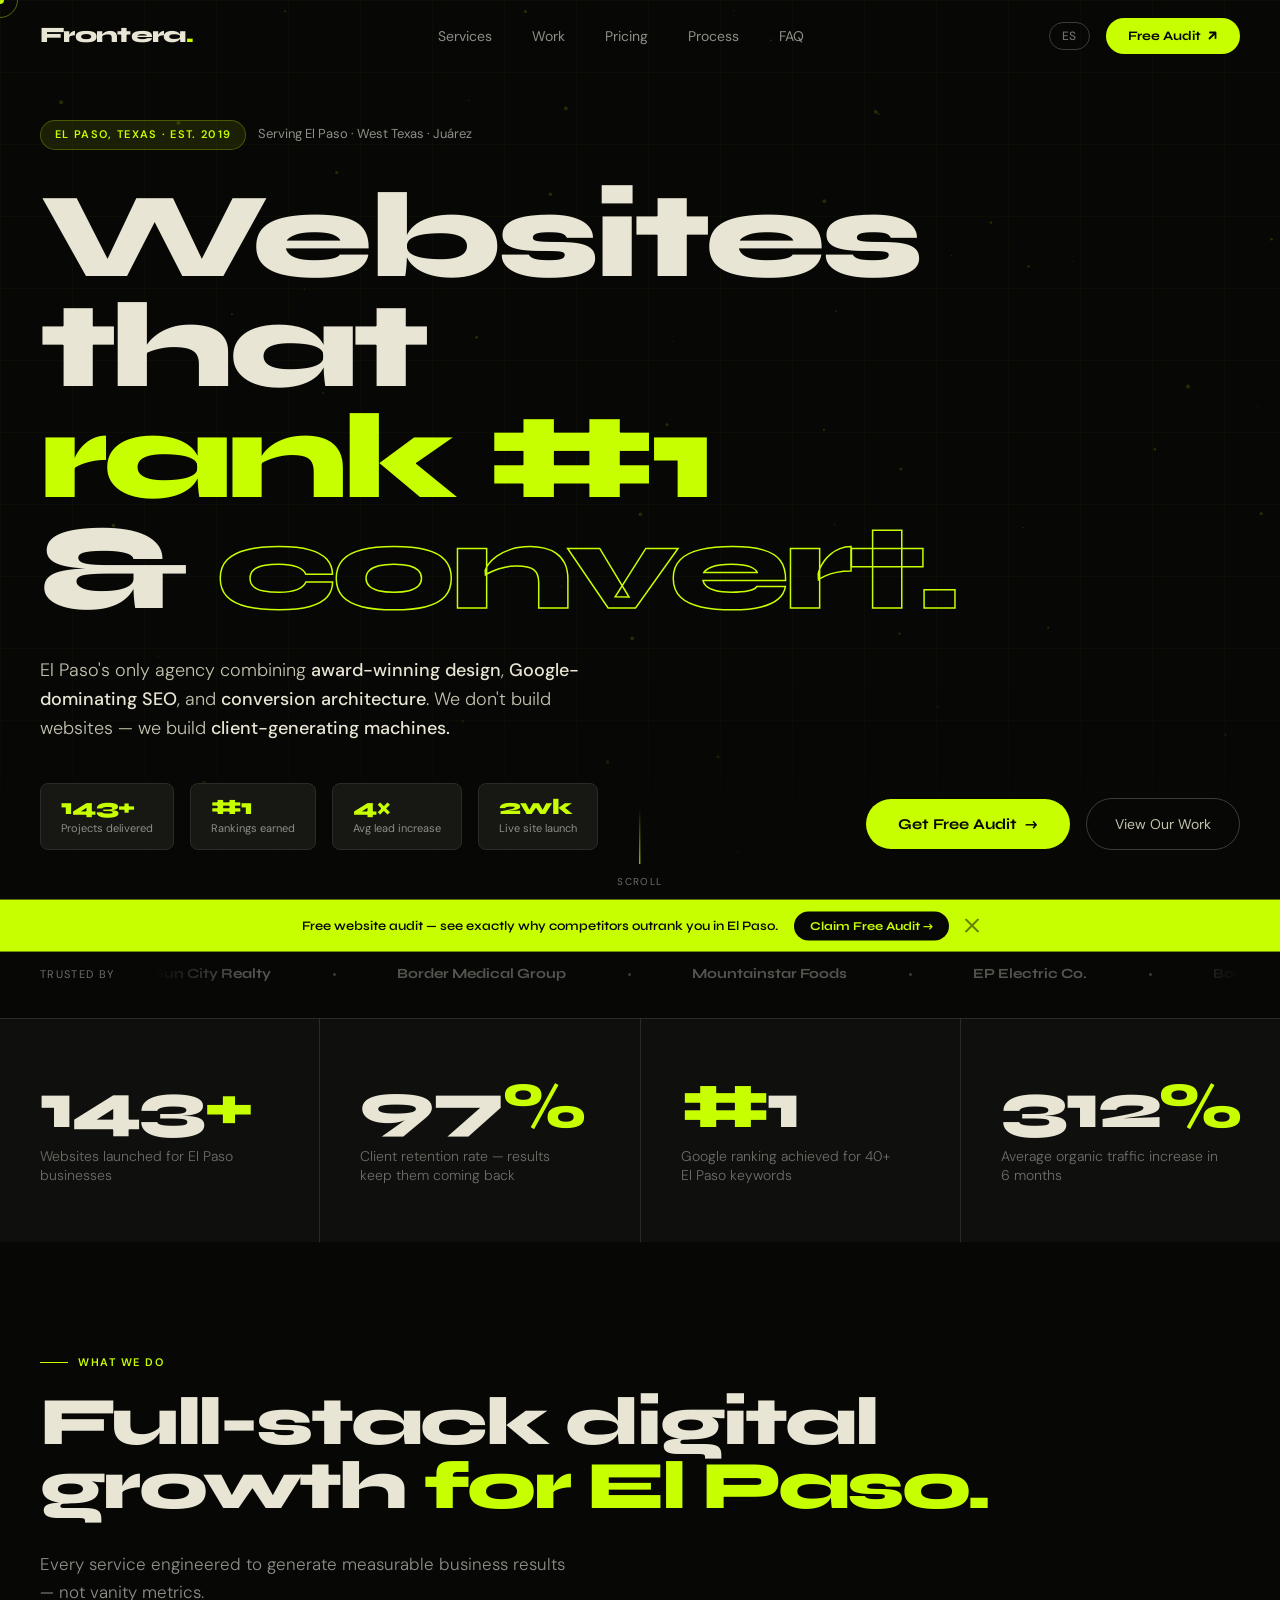
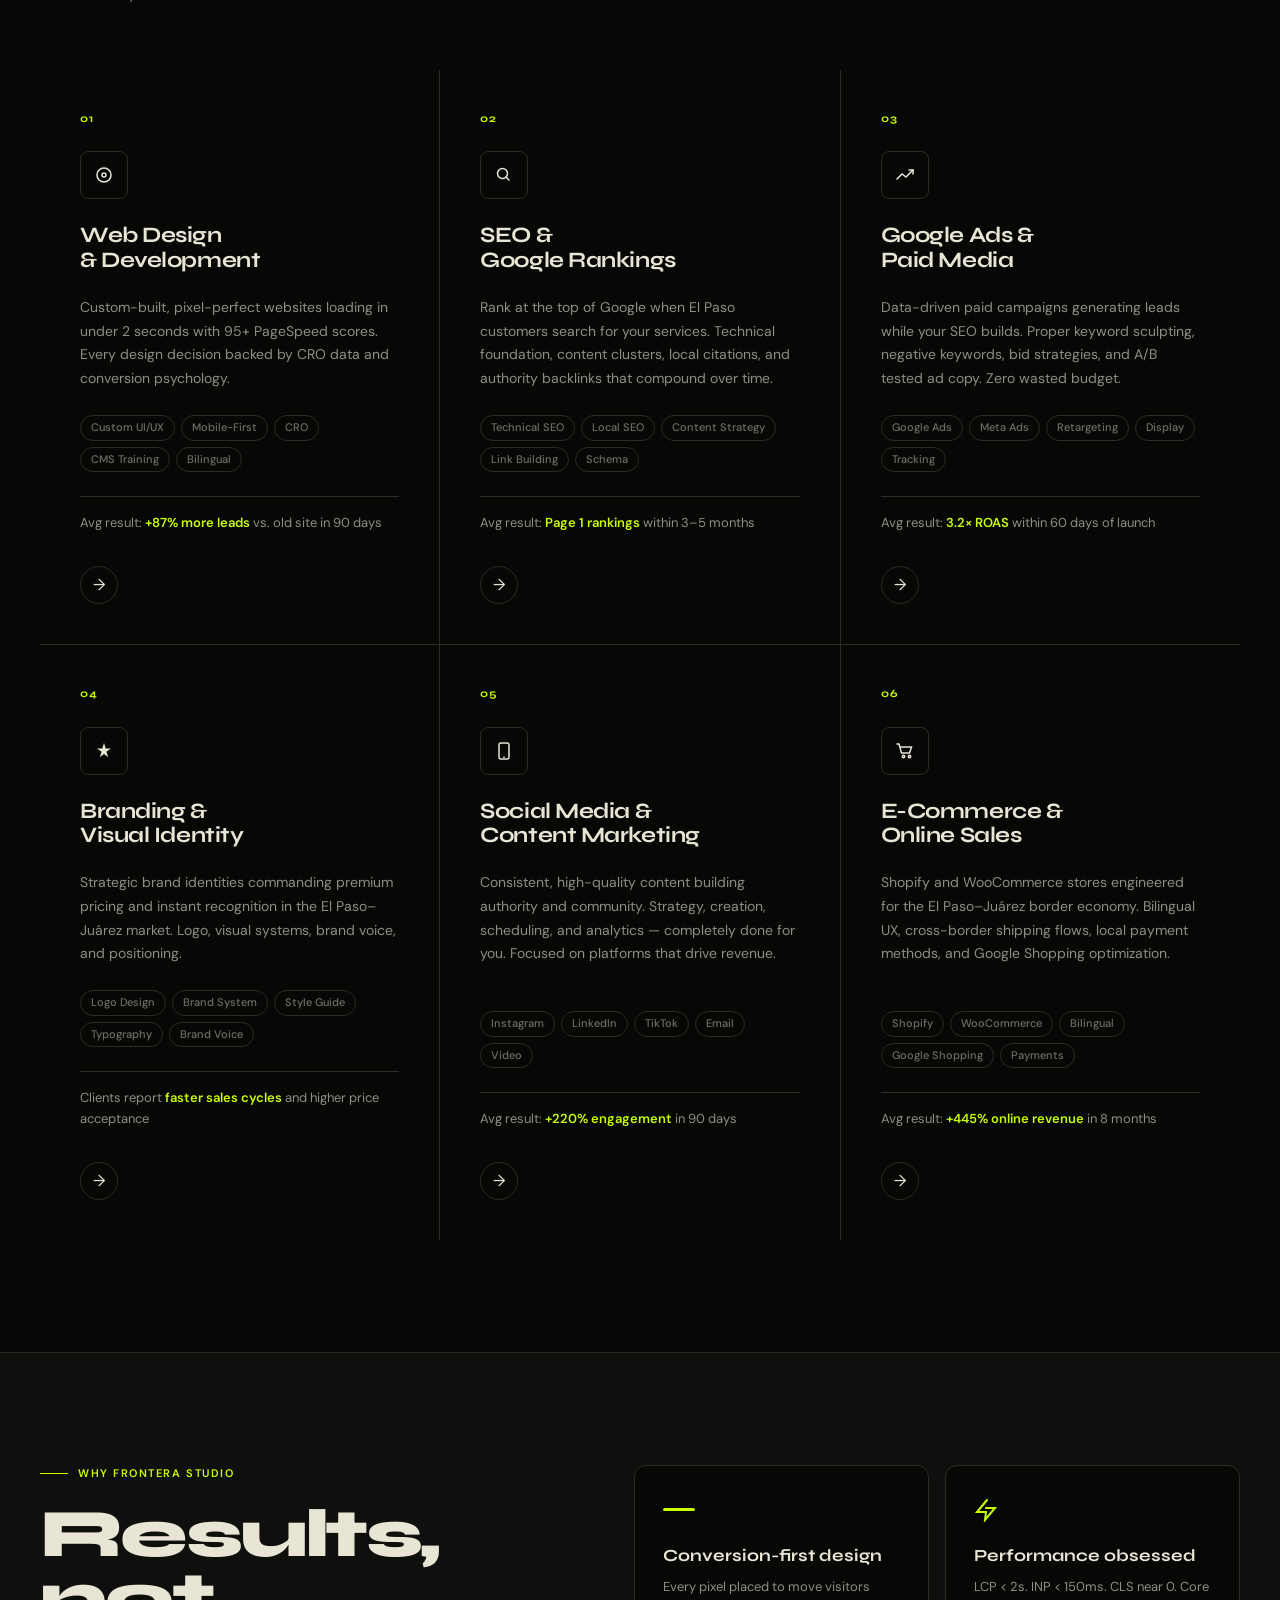
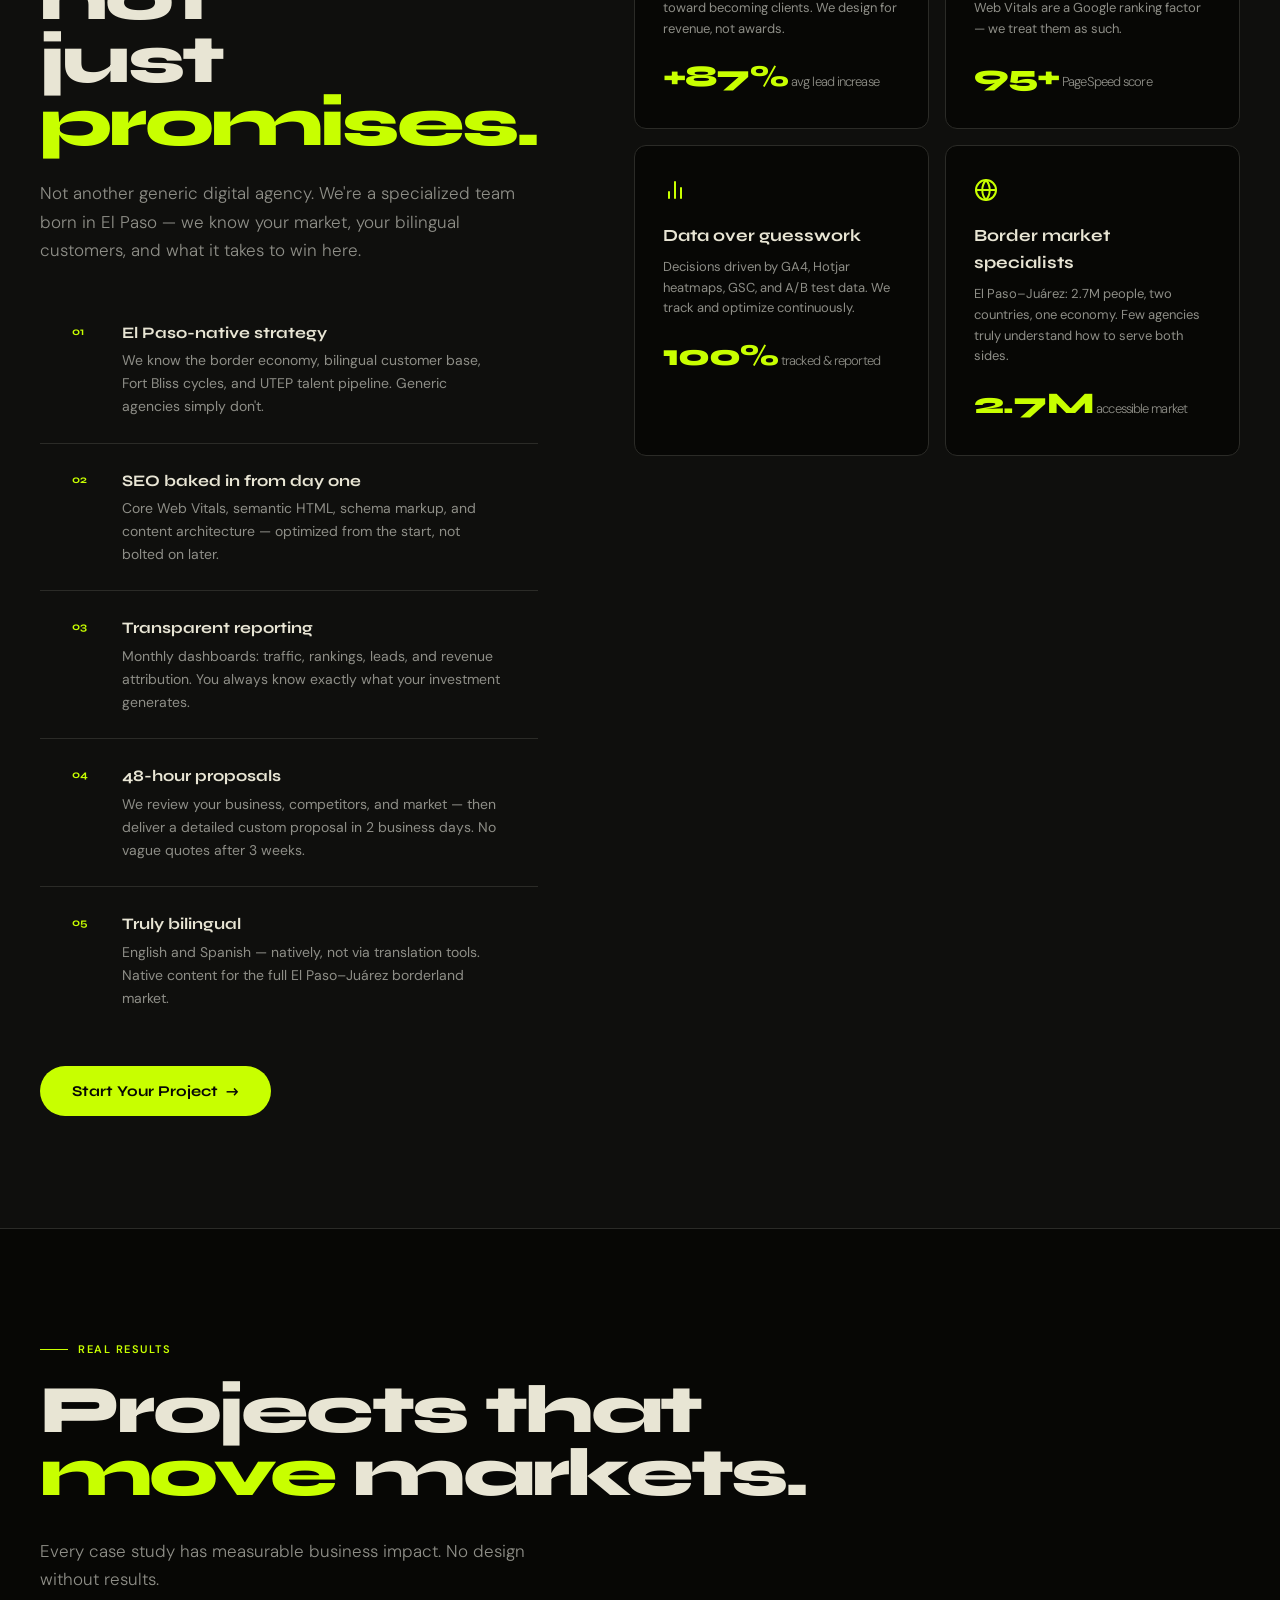
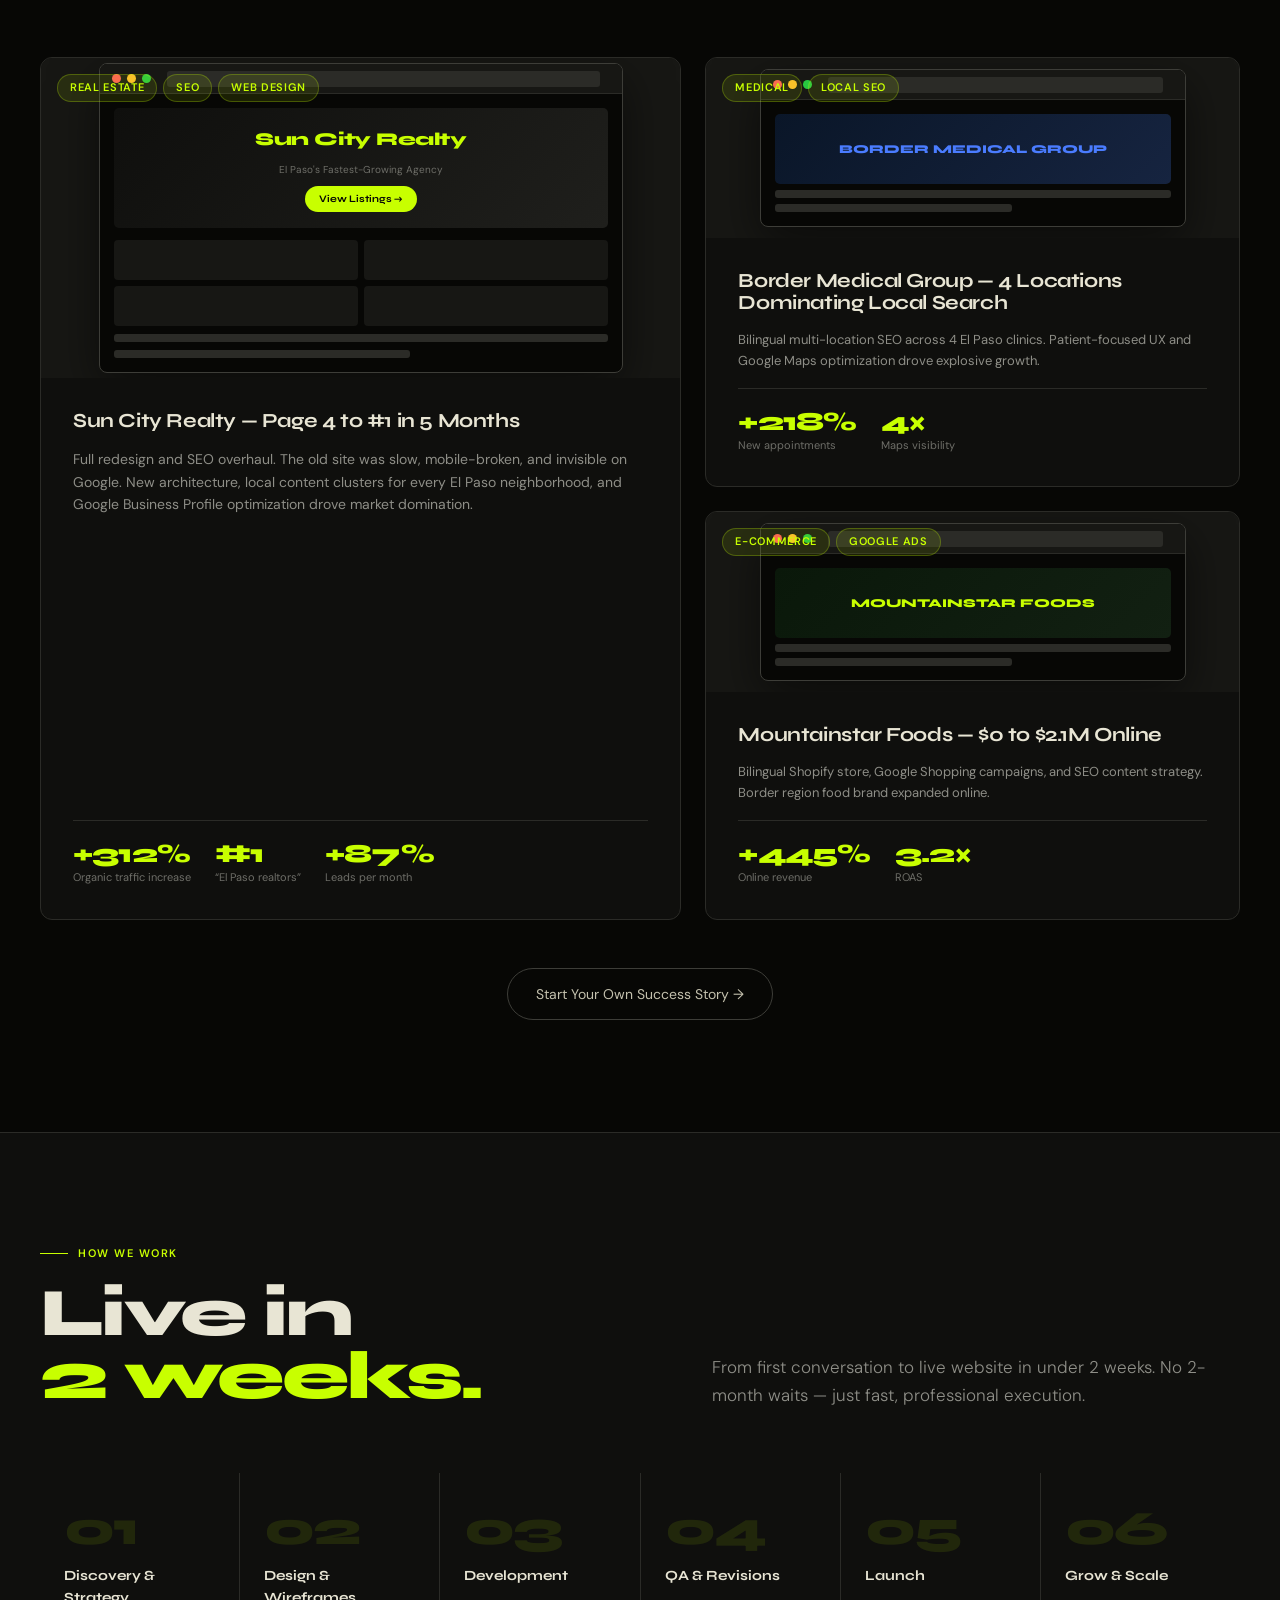
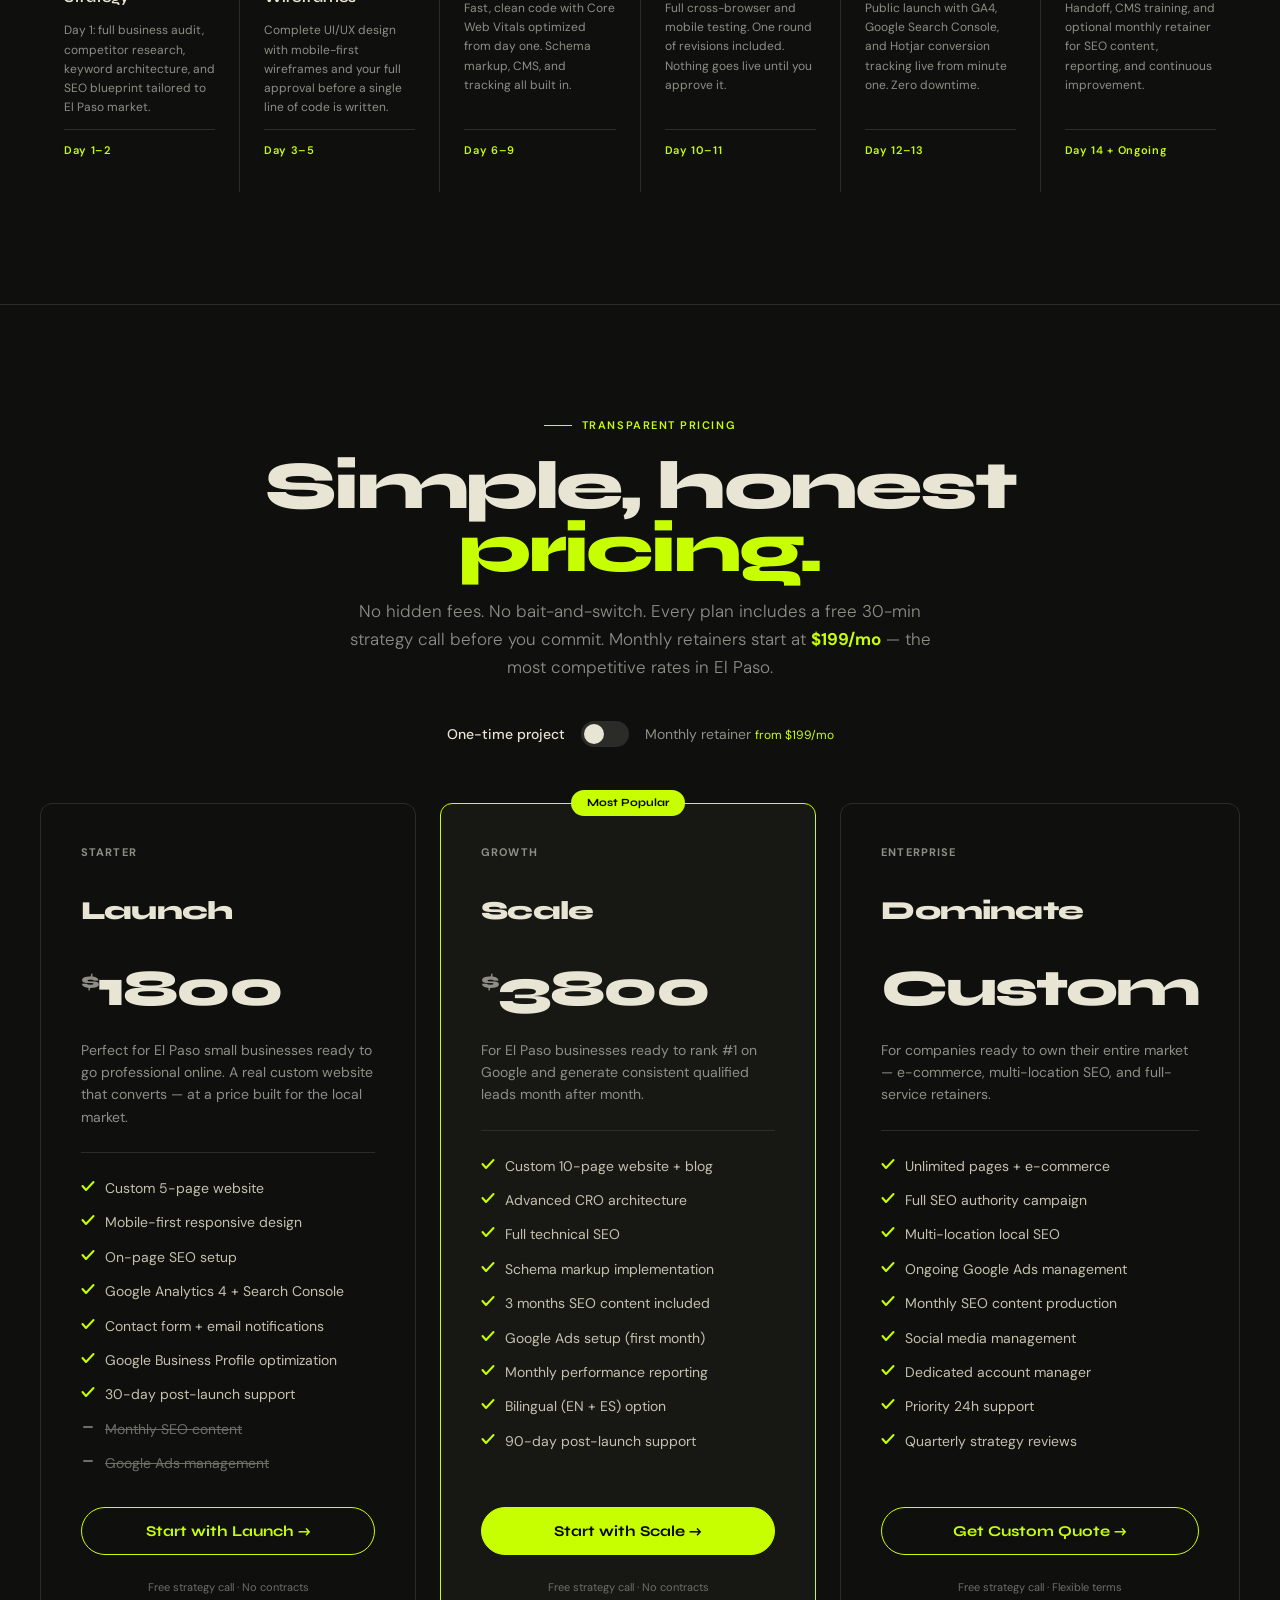
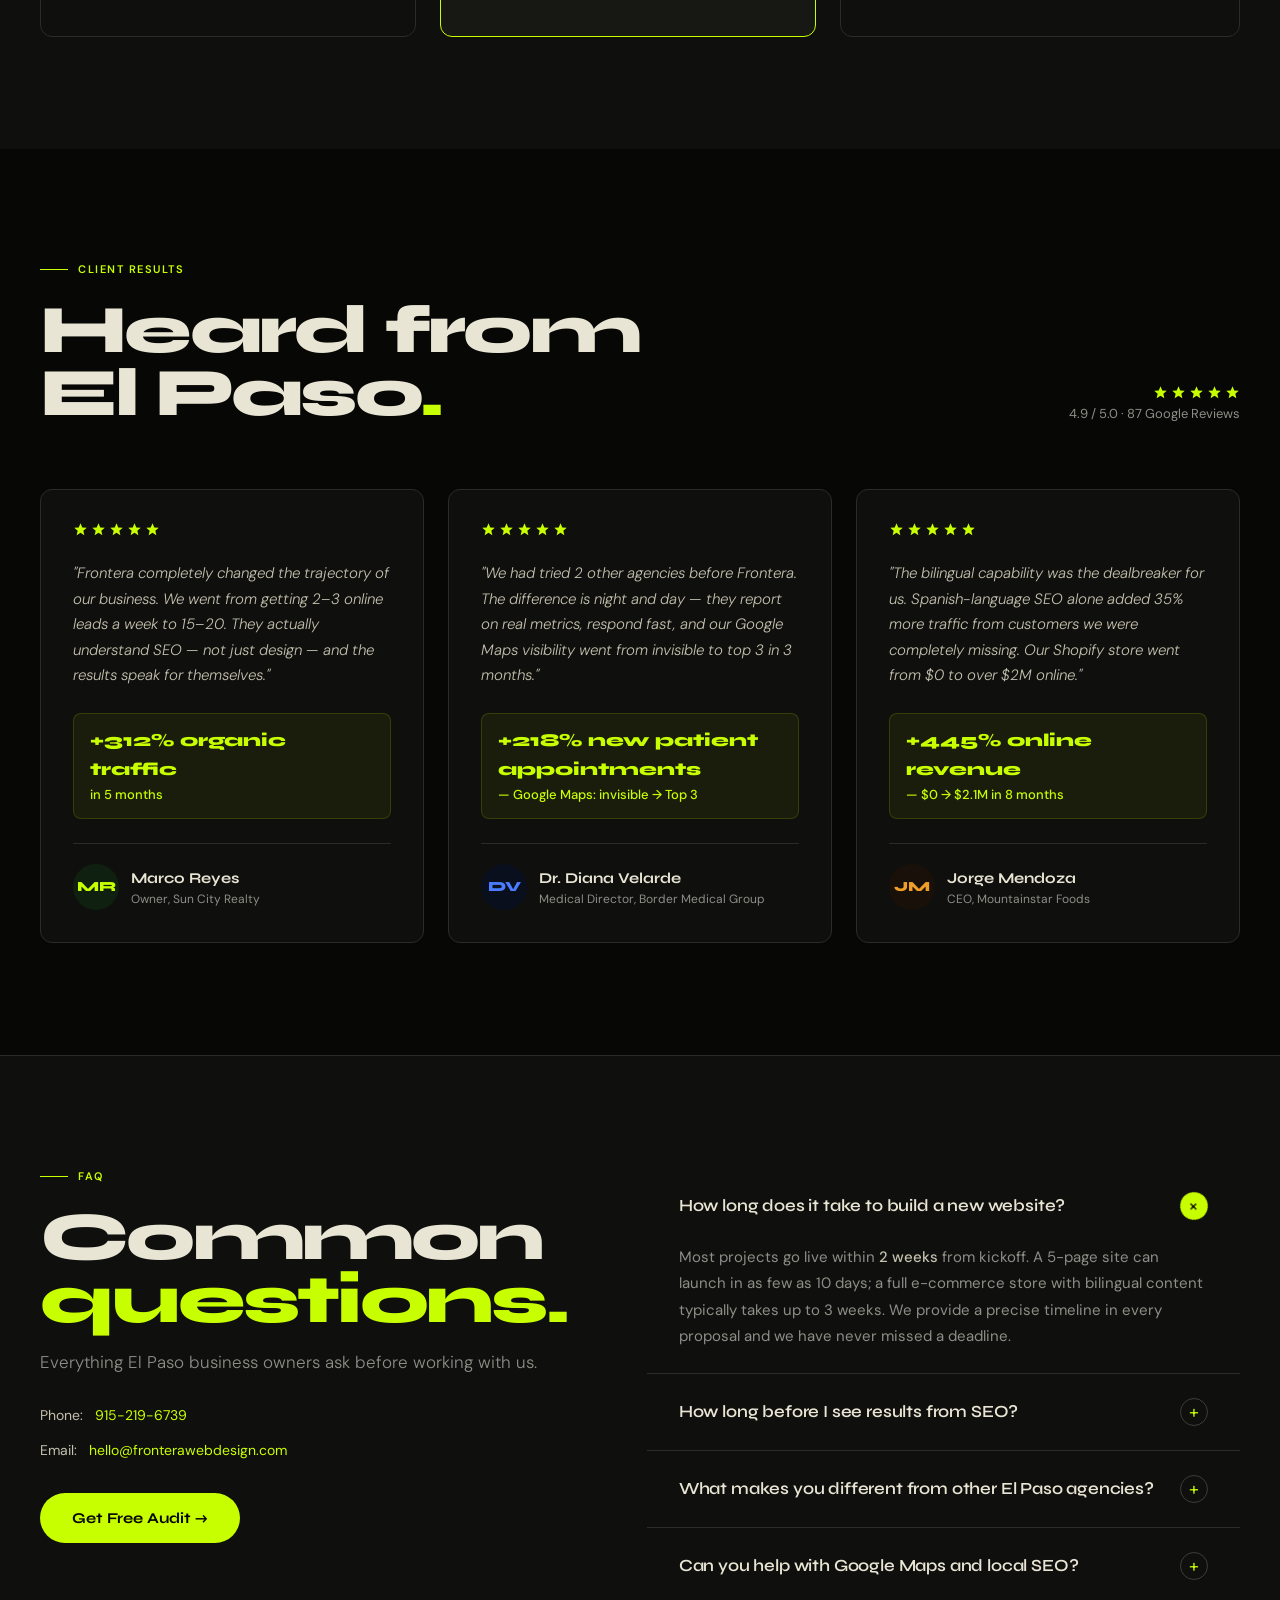
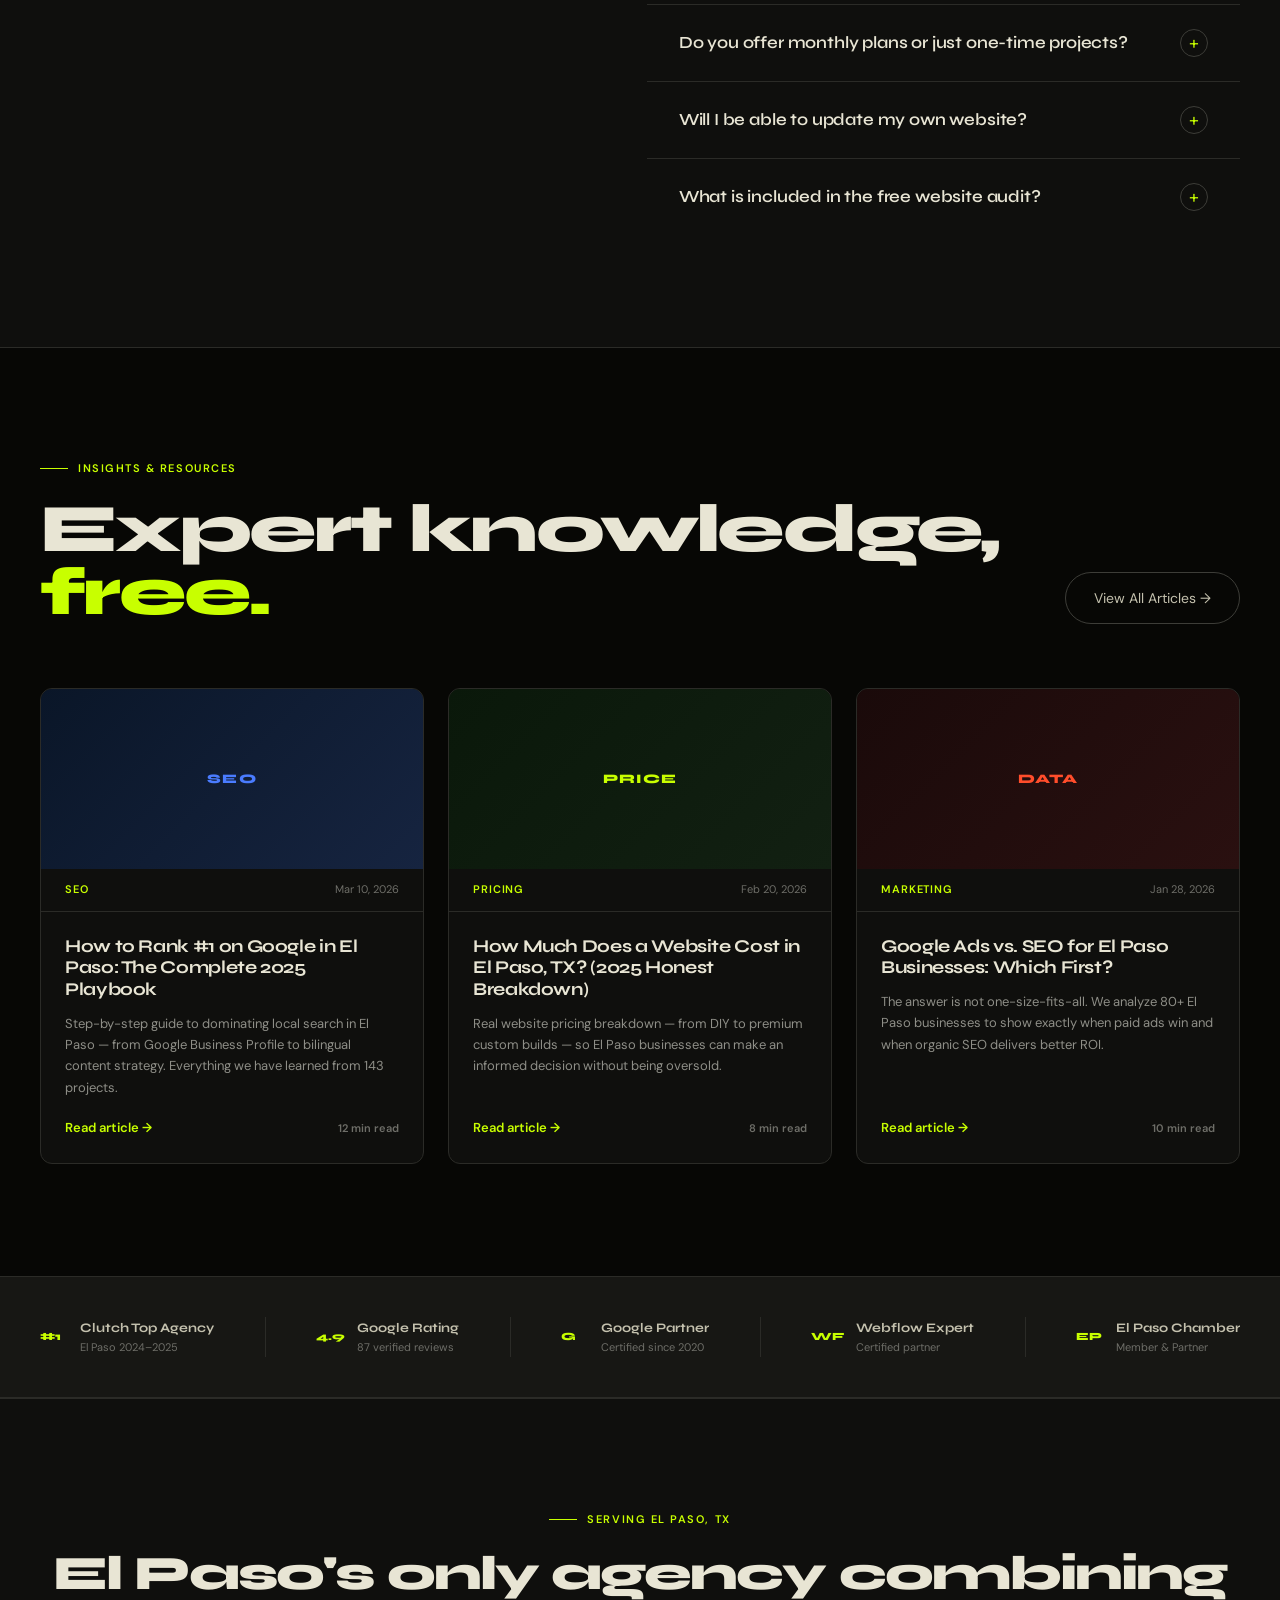
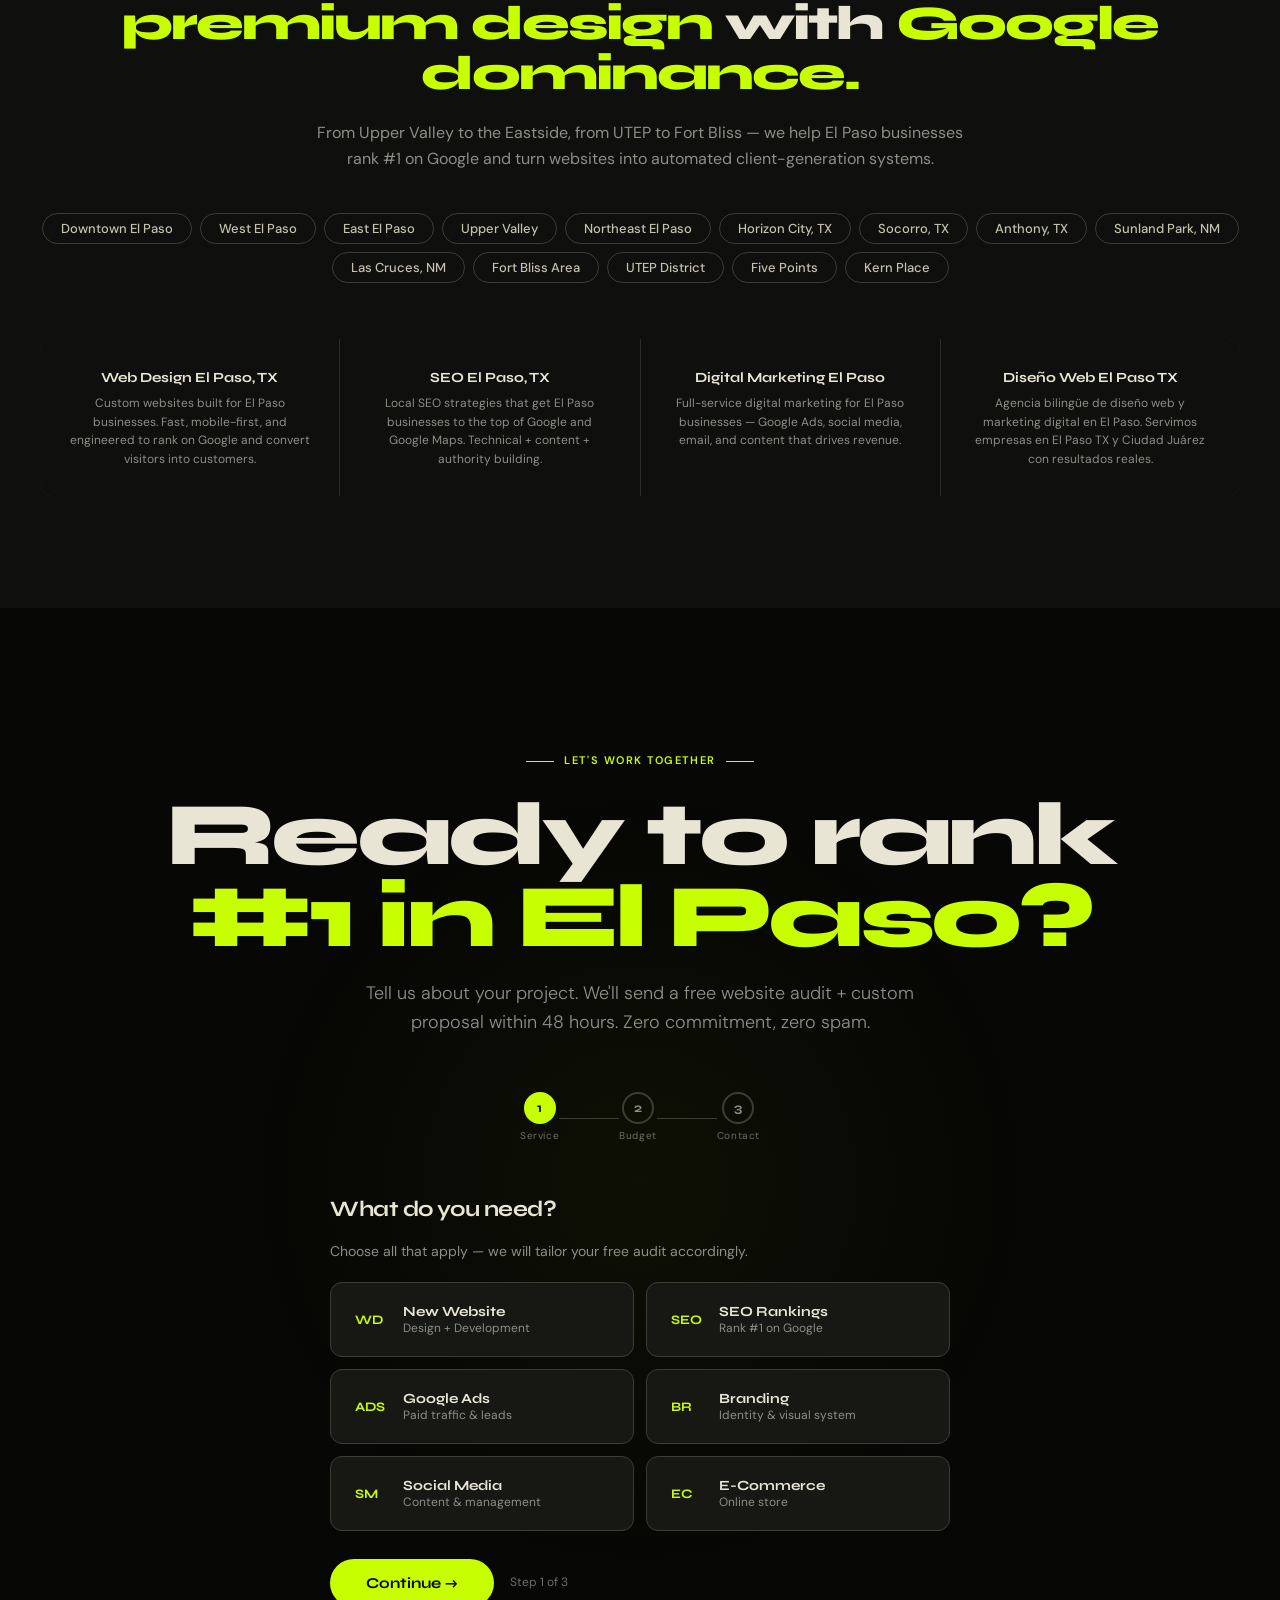
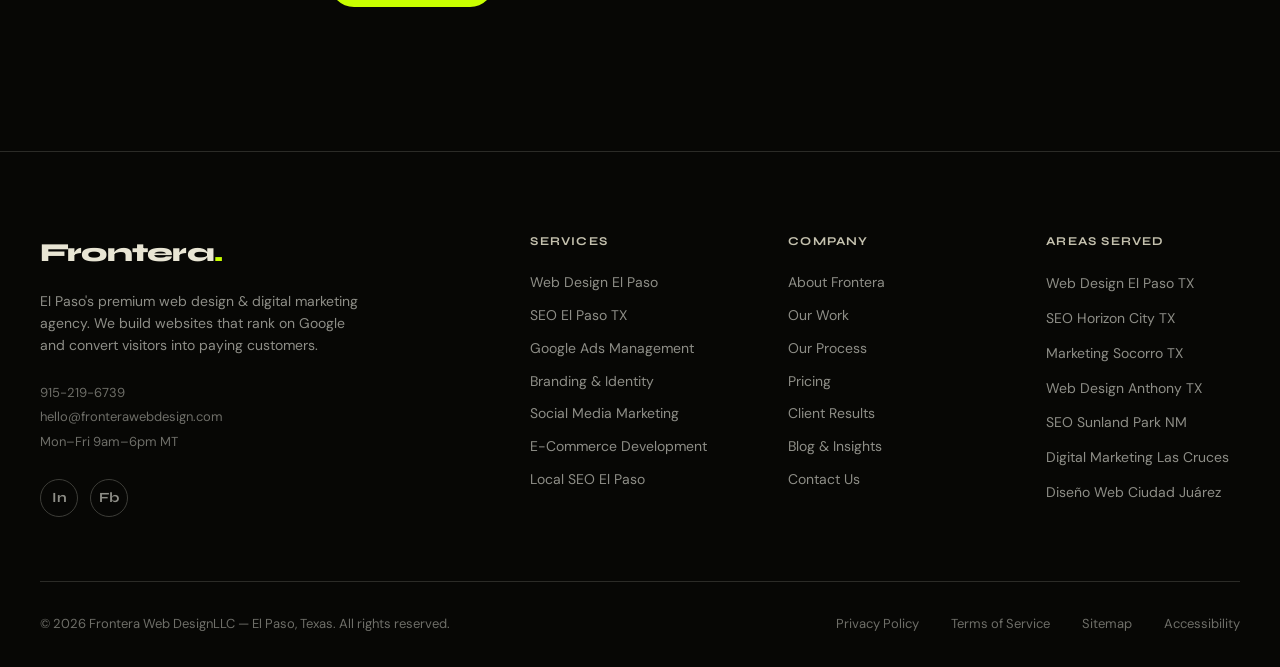
==== commit dad26a8a: "sitemap up!" ====
--- a/index.html
+++ b/index.html
@@ -3,20 +3,20 @@
 <head>
 <meta charset="UTF-8">
 <meta name="viewport" content="width=device-width, initial-scale=1.0">
-<title>Frontera Studio — #1 Web Design &amp; Digital Marketing Agency El Paso, TX</title>
+<title>Frontera Web Design— #1 Web Design &amp; Digital Marketing Agency El Paso, TX</title>
 <meta name="description" content="El Paso's award-winning web design &amp; digital marketing agency. We build websites that rank #1 on Google and convert visitors into paying customers. Free audit in 24h. Serving El Paso, West Texas &amp; Ciudad Juárez.">
 <meta name="keywords" content="web design El Paso TX, digital marketing El Paso, SEO El Paso, website design El Paso Texas, marketing agency El Paso, diseño web El Paso, agencia marketing digital El Paso">
 <meta name="robots" content="index, follow">
 <meta name="geo.region" content="US-TX">
 <meta name="geo.placename" content="El Paso">
 <meta name="geo.position" content="31.7619;-106.4850">
-<meta property="og:title" content="Frontera Studio — Web Design &amp; Digital Marketing El Paso TX">
+<meta property="og:title" content="Frontera Web Design— Web Design &amp; Digital Marketing El Paso TX">
 <meta property="og:description" content="El Paso's #1 web design &amp; digital marketing agency. Websites that rank on Google and convert. Free audit today.">
 <meta property="og:type" content="website">
 <meta property="og:url" content="https://fronterawebdesign.com">
 <meta property="og:image" content="https://fronterawebdesign.com/og-image.svg">
 <meta name="twitter:card" content="summary_large_image">
-<meta name="twitter:title" content="Frontera Studio — Web Design &amp; Digital Marketing El Paso TX">
+<meta name="twitter:title" content="Frontera Web Design— Web Design &amp; Digital Marketing El Paso TX">
 <meta name="twitter:description" content="El Paso's #1 web design &amp; digital marketing agency. Websites that rank on Google and convert. Free audit today.">
 <meta name="twitter:image" content="https://fronterawebdesign.com/og-image.svg">
 <meta name="theme-color" content="#070705">
@@ -1095,14 +1095,10 @@
           <a href="mailto:hello@fronterawebdesign.com">hello@fronterawebdesign.com</a><br>
           <span data-i18n="f-hours">Mon&ndash;Fri 9am&ndash;6pm MT</span>
         </address>
-        <!-- Social links — activate when profiles are live
         <div class="f-social">
-          <a class="f-soc" href="https://instagram.com/fronterawebdesign" target="_blank" rel="noopener noreferrer" aria-label="Instagram">In</a>
-          <a class="f-soc" href="https://linkedin.com/company/fronterawebdesign" target="_blank" rel="noopener noreferrer" aria-label="LinkedIn">Li</a>
-          <a class="f-soc" href="https://facebook.com/fronterawebdesign" target="_blank" rel="noopener noreferrer" aria-label="Facebook">Fb</a>
-          <a class="f-soc" href="https://twitter.com/fronterawebdesign" target="_blank" rel="noopener noreferrer" aria-label="Twitter/X">Tw</a>
-        </div>
-        -->
+          <a class="f-soc" href="https://www.instagram.com/fronteraweb/" target="_blank" rel="noopener noreferrer" aria-label="Instagram">In</a>
+          <a class="f-soc" href="https://www.facebook.com/profile.php?id=61578795115699" target="_blank" rel="noopener noreferrer" aria-label="Facebook">Fb</a>
+        </div>
       </div>
       <div>
         <div class="f-col-title" data-i18n="f-col1">Services</div>
@@ -1142,7 +1138,7 @@
       </div>
     </div>
     <div class="footer-bot">
-      <p class="f-copy" data-i18n="f-copy">&copy; 2026 Frontera Studio LLC &mdash; El Paso, Texas. All rights reserved.</p>
+      <p class="f-copy" data-i18n="f-copy">&copy; 2026 Frontera Web DesignLLC &mdash; El Paso, Texas. All rights reserved.</p>
       <div class="f-legal">
         <a href="/privacy.html" data-i18n="f-priv">Privacy Policy</a>
         <a href="/terms.html" data-i18n="f-terms">Terms of Service</a>
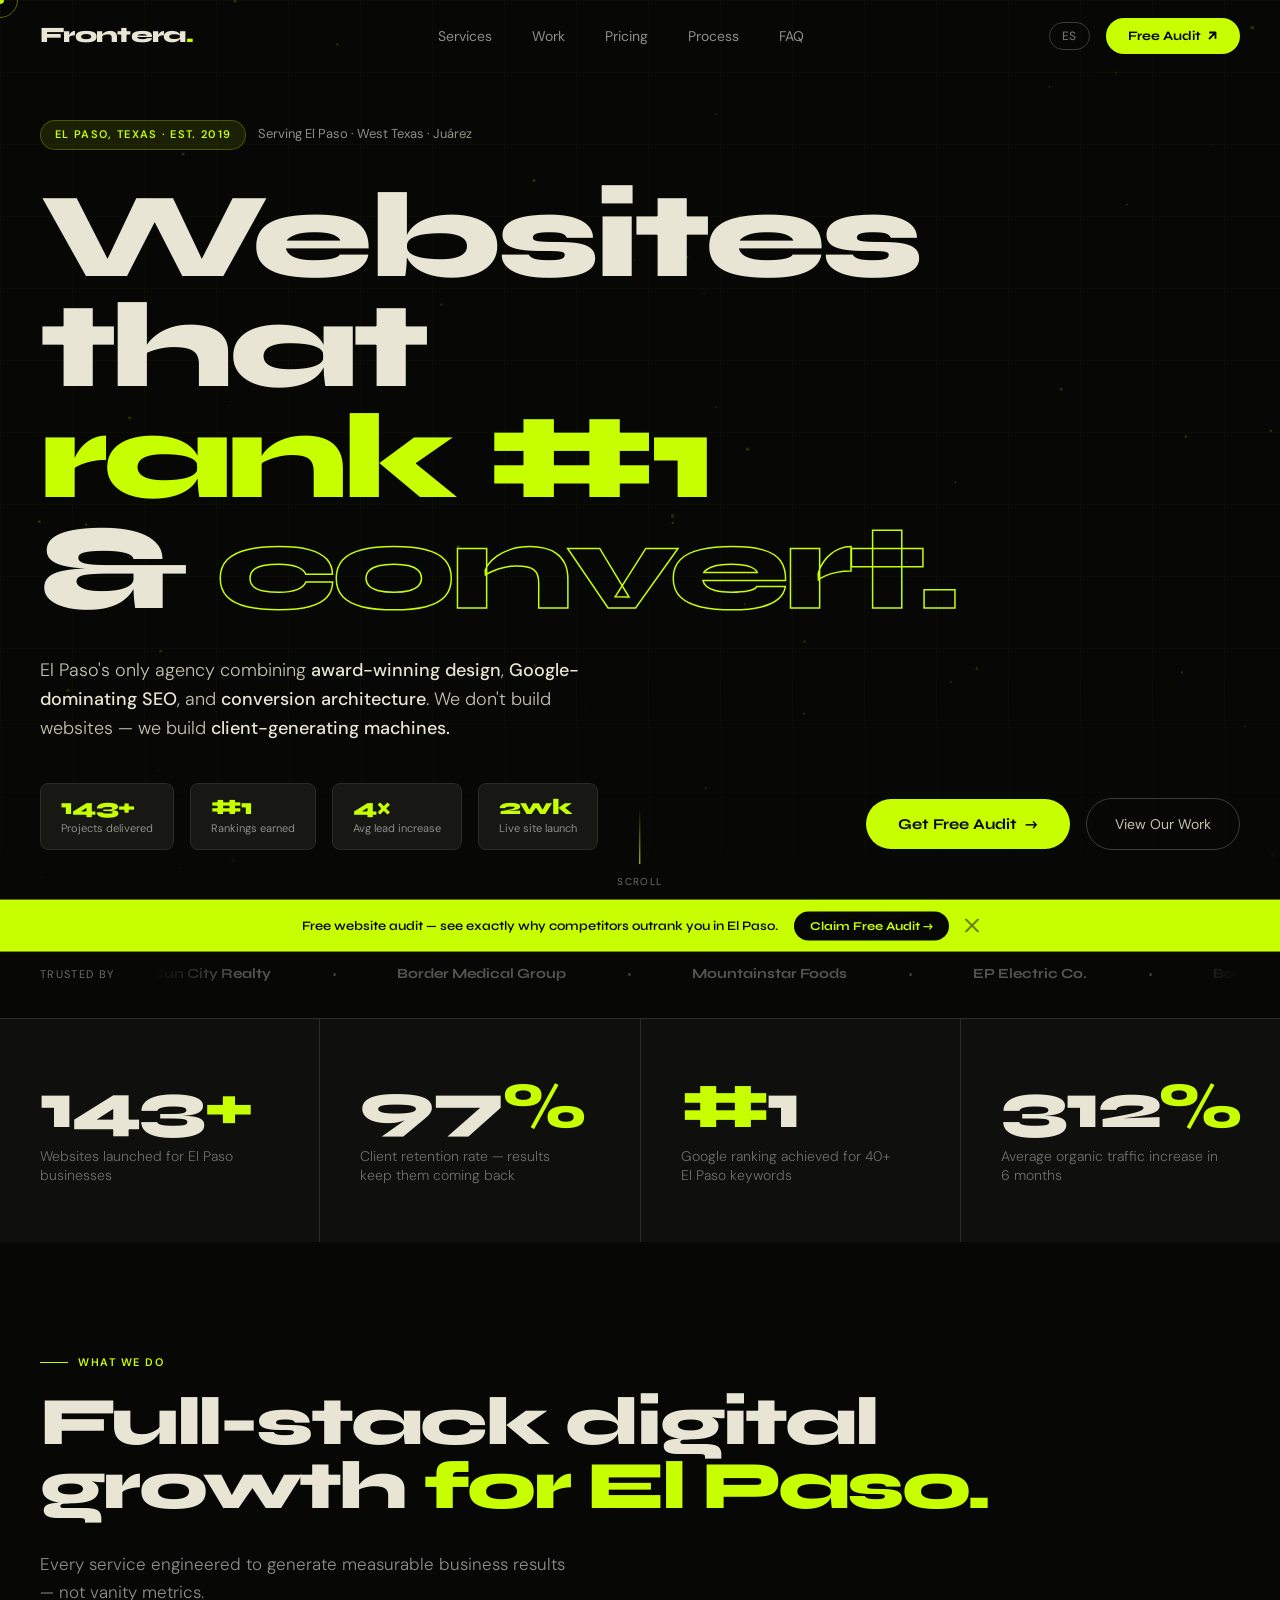
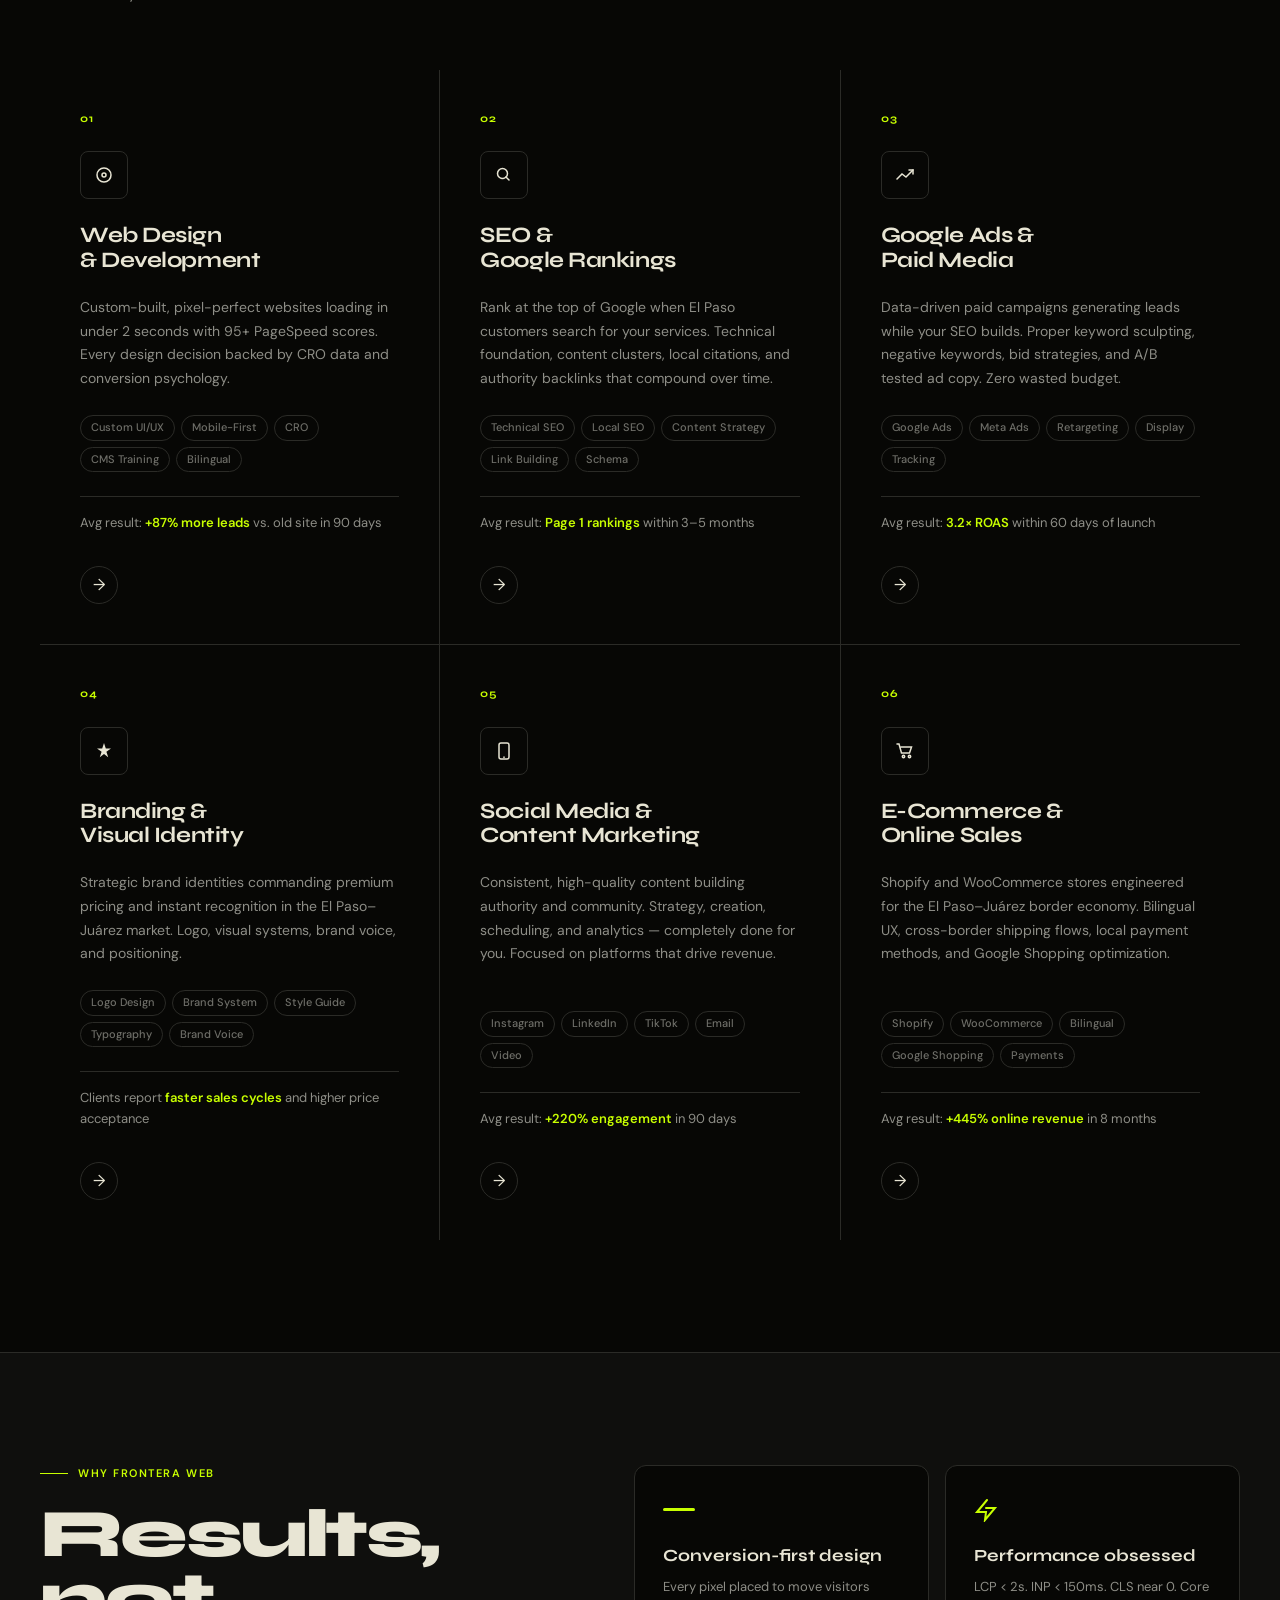
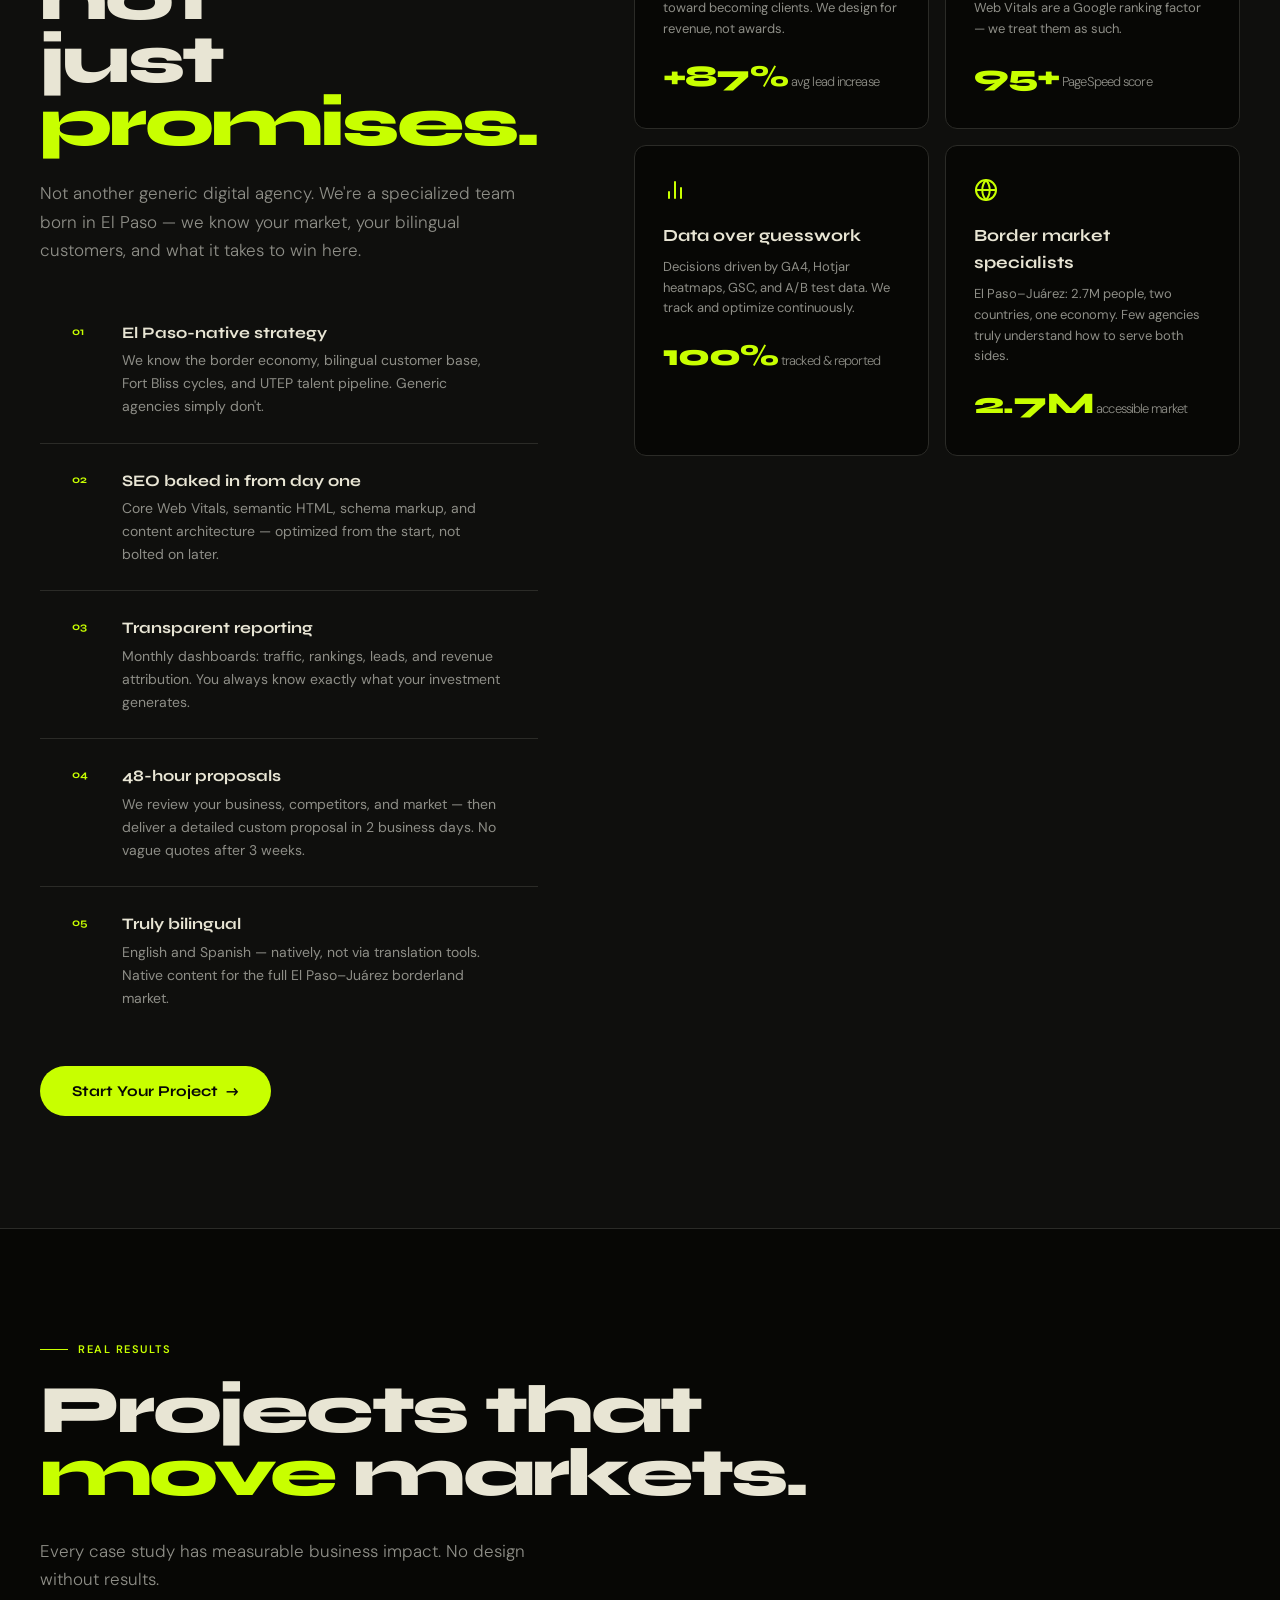
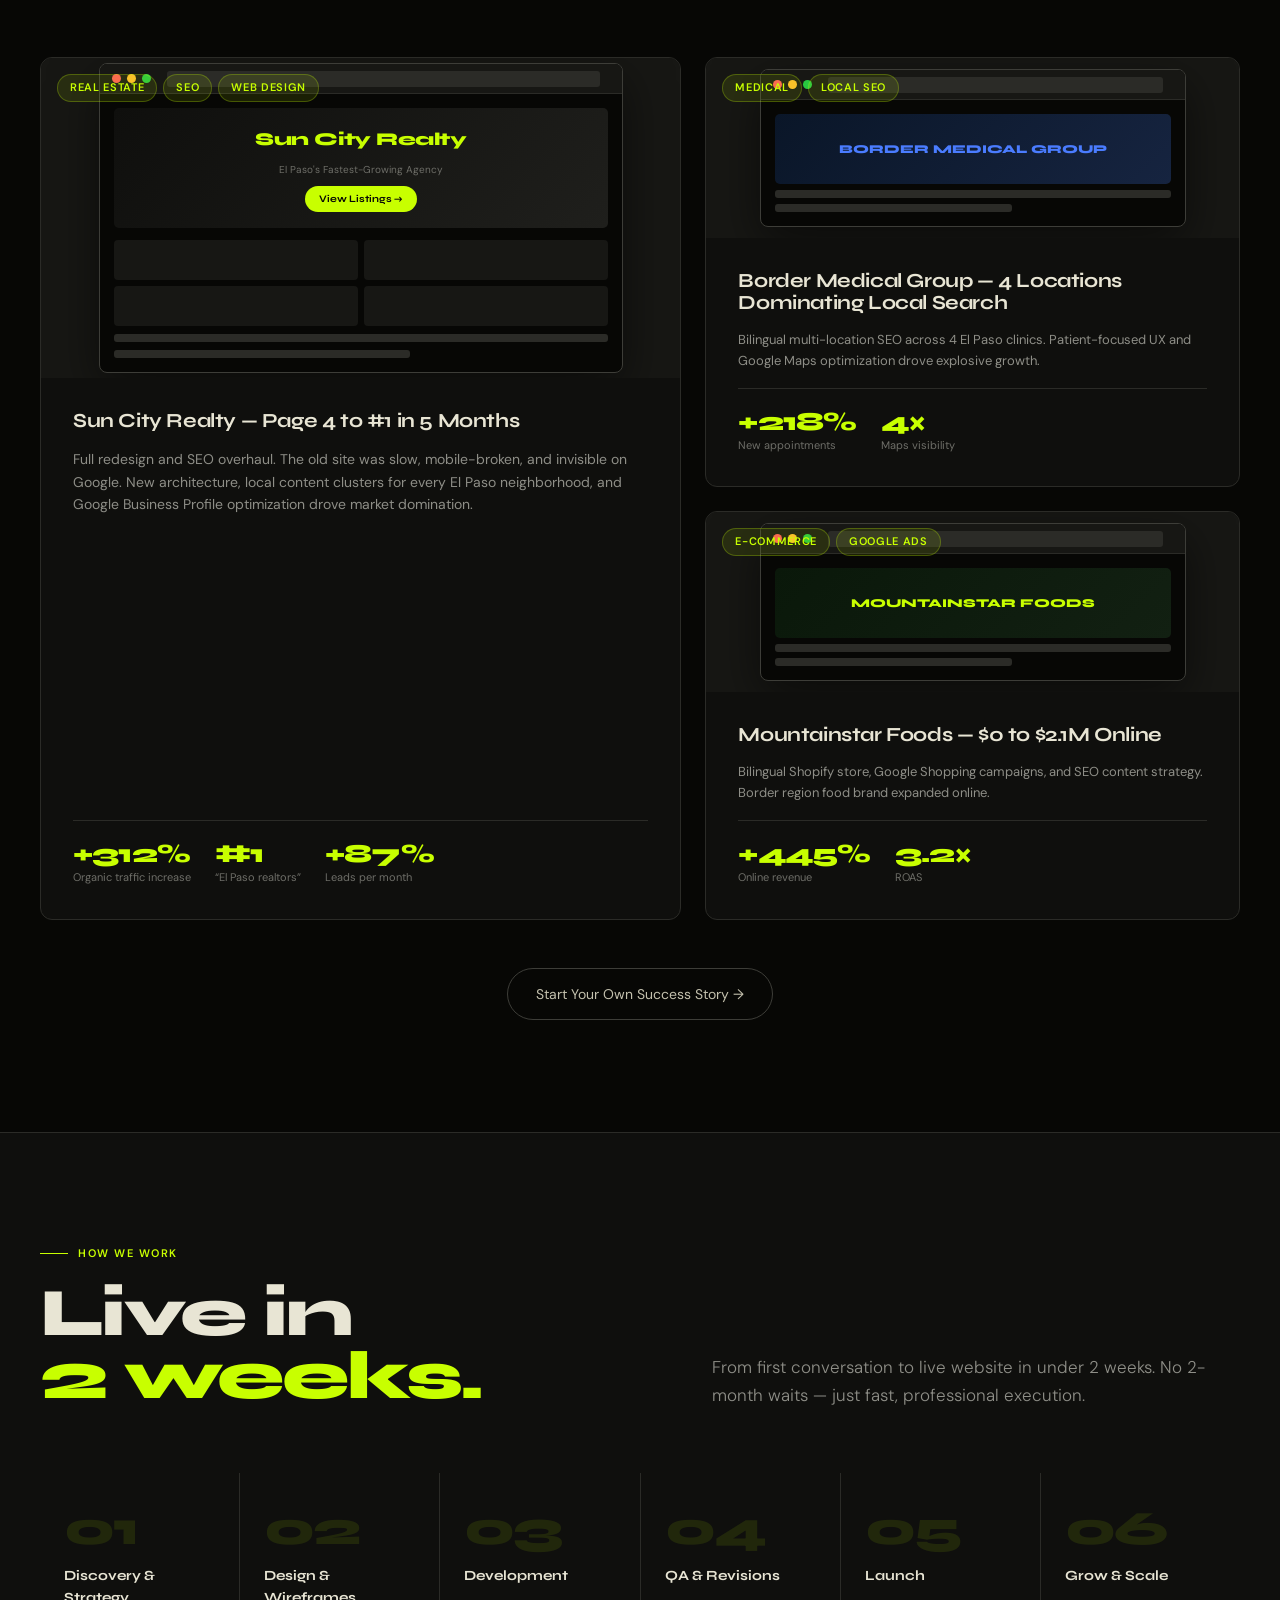
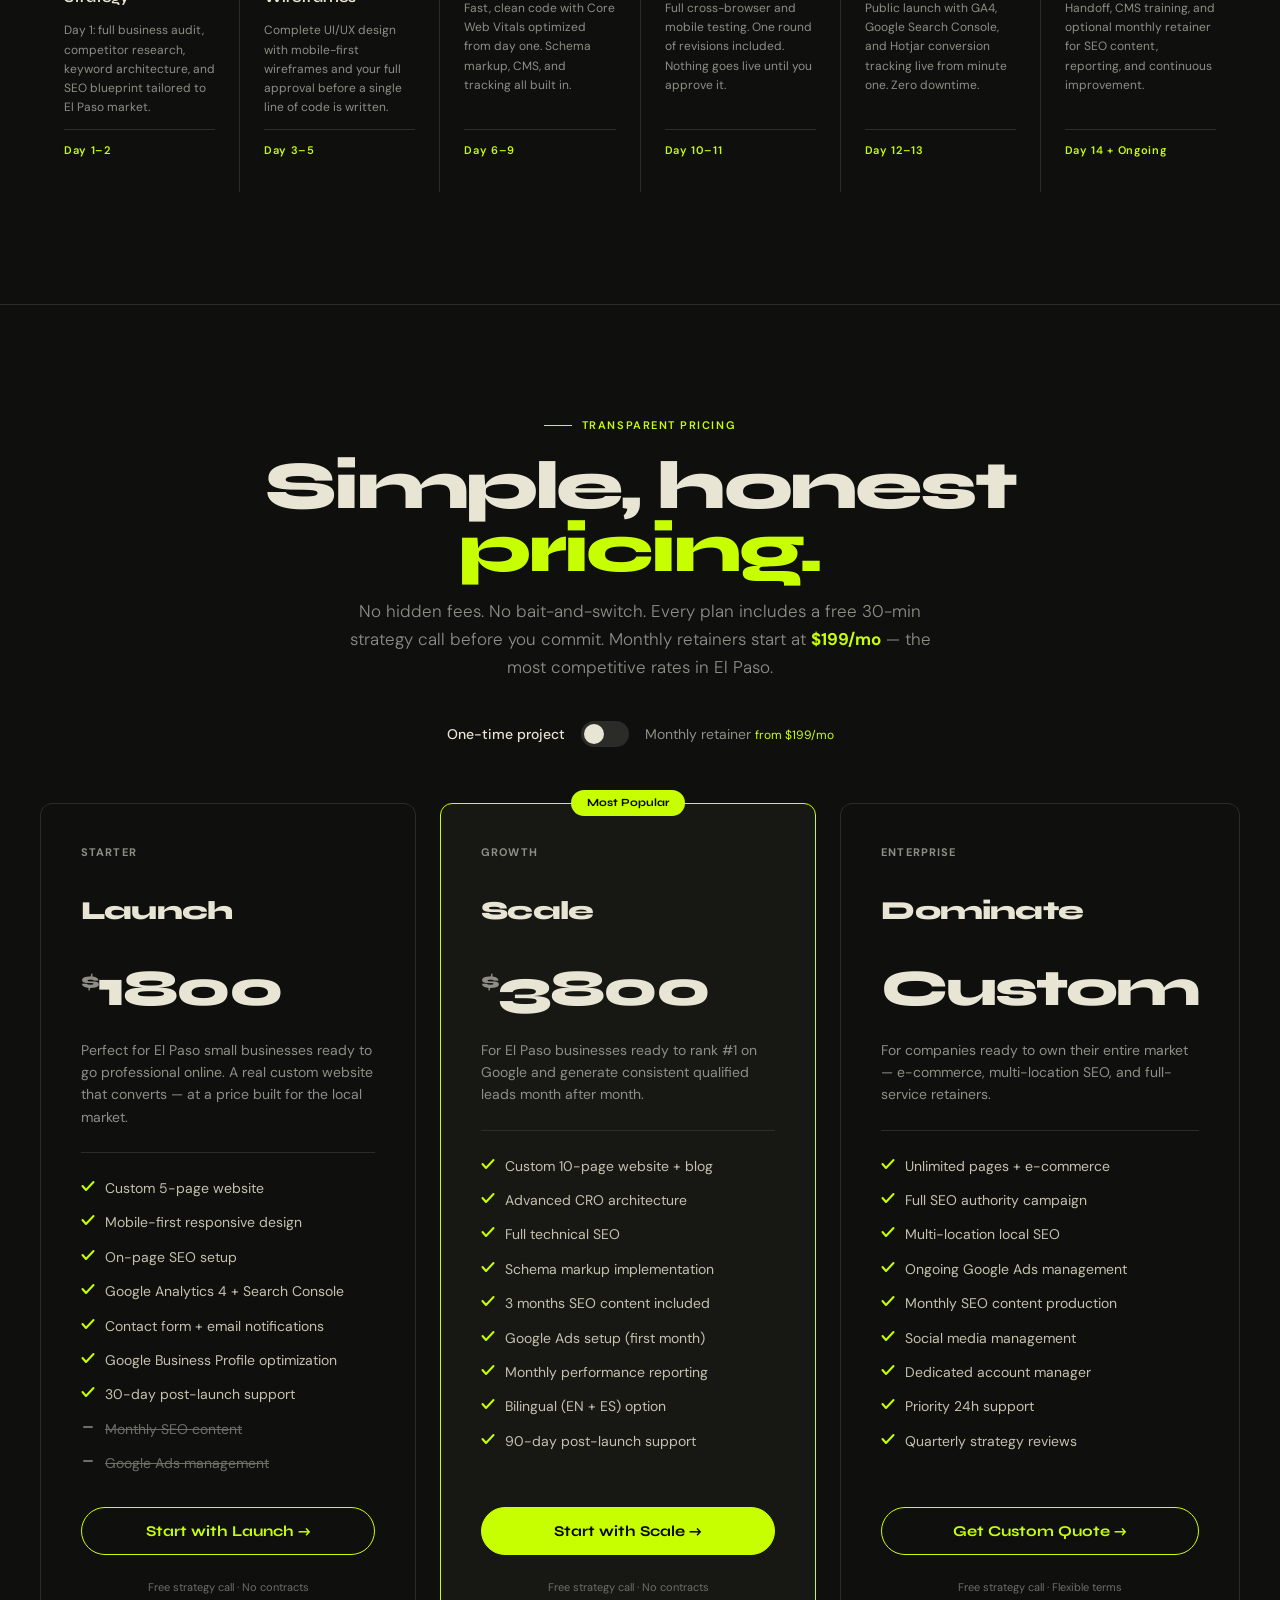
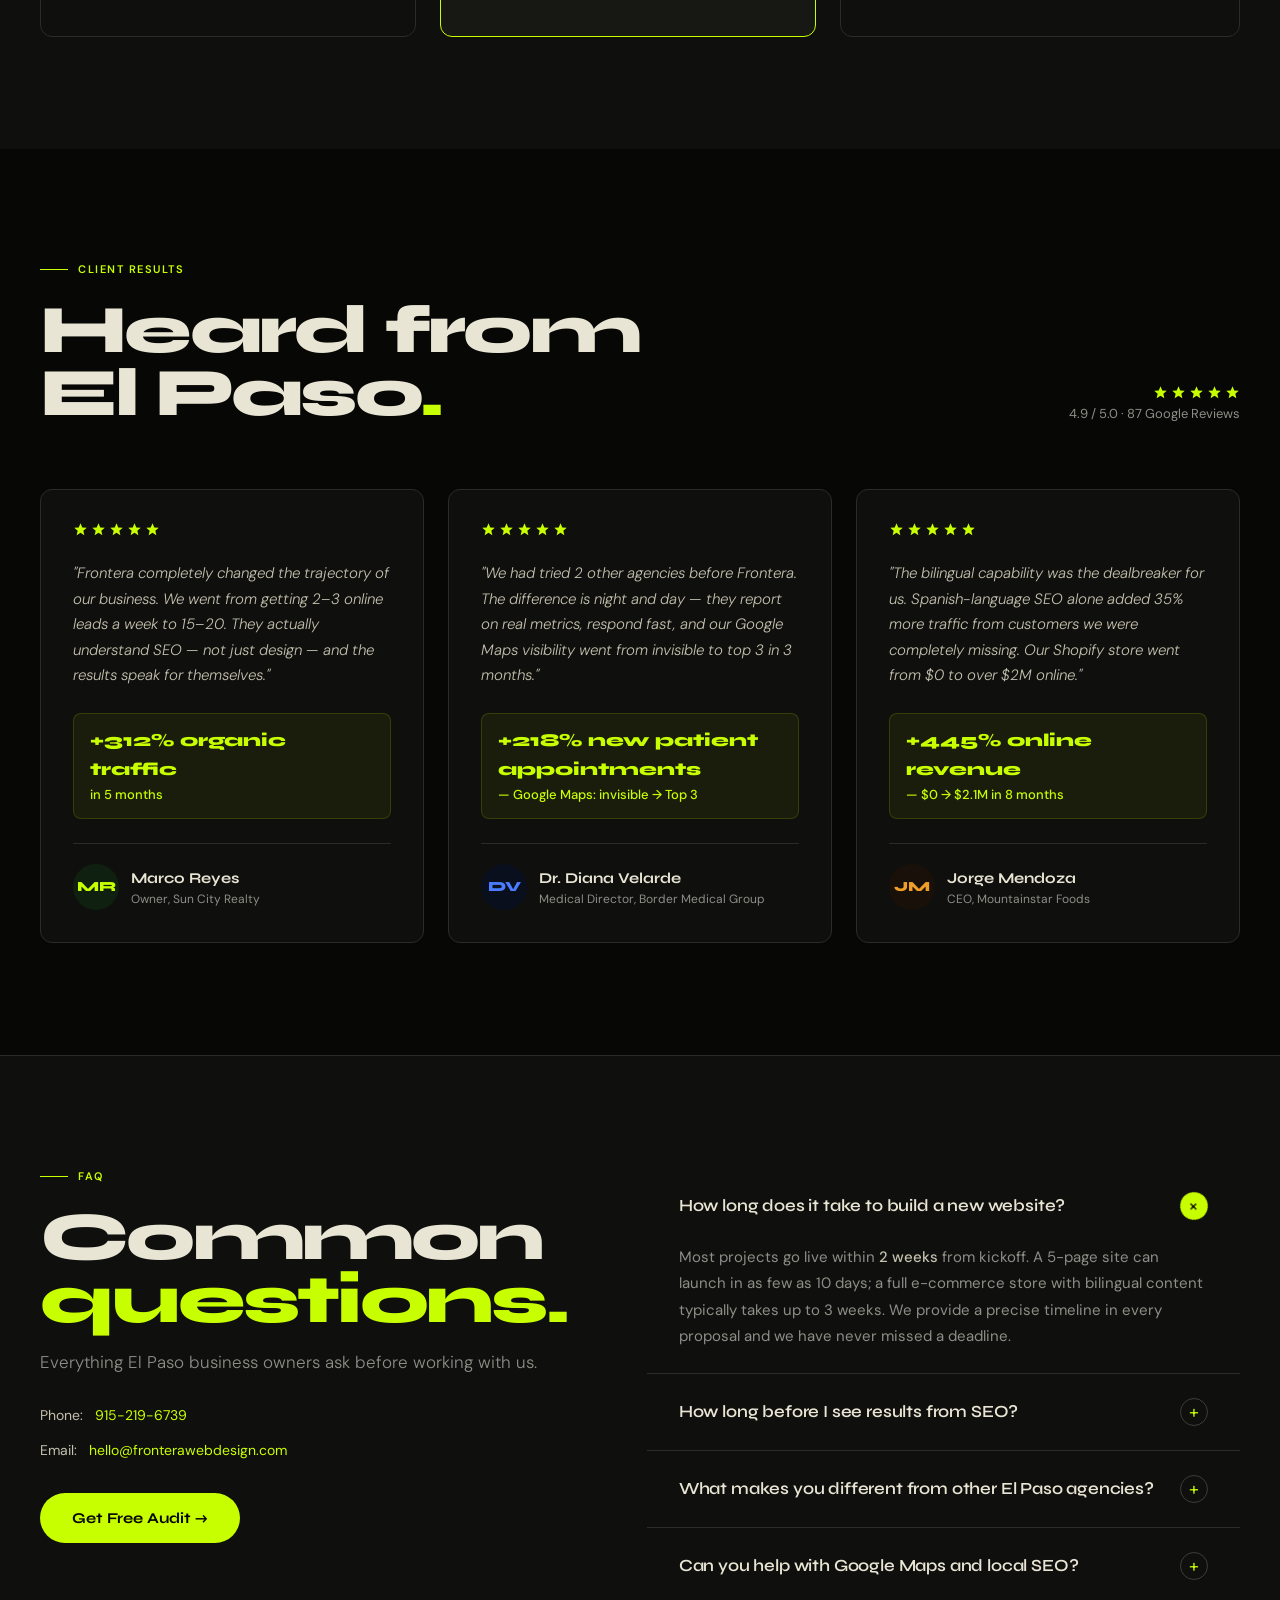
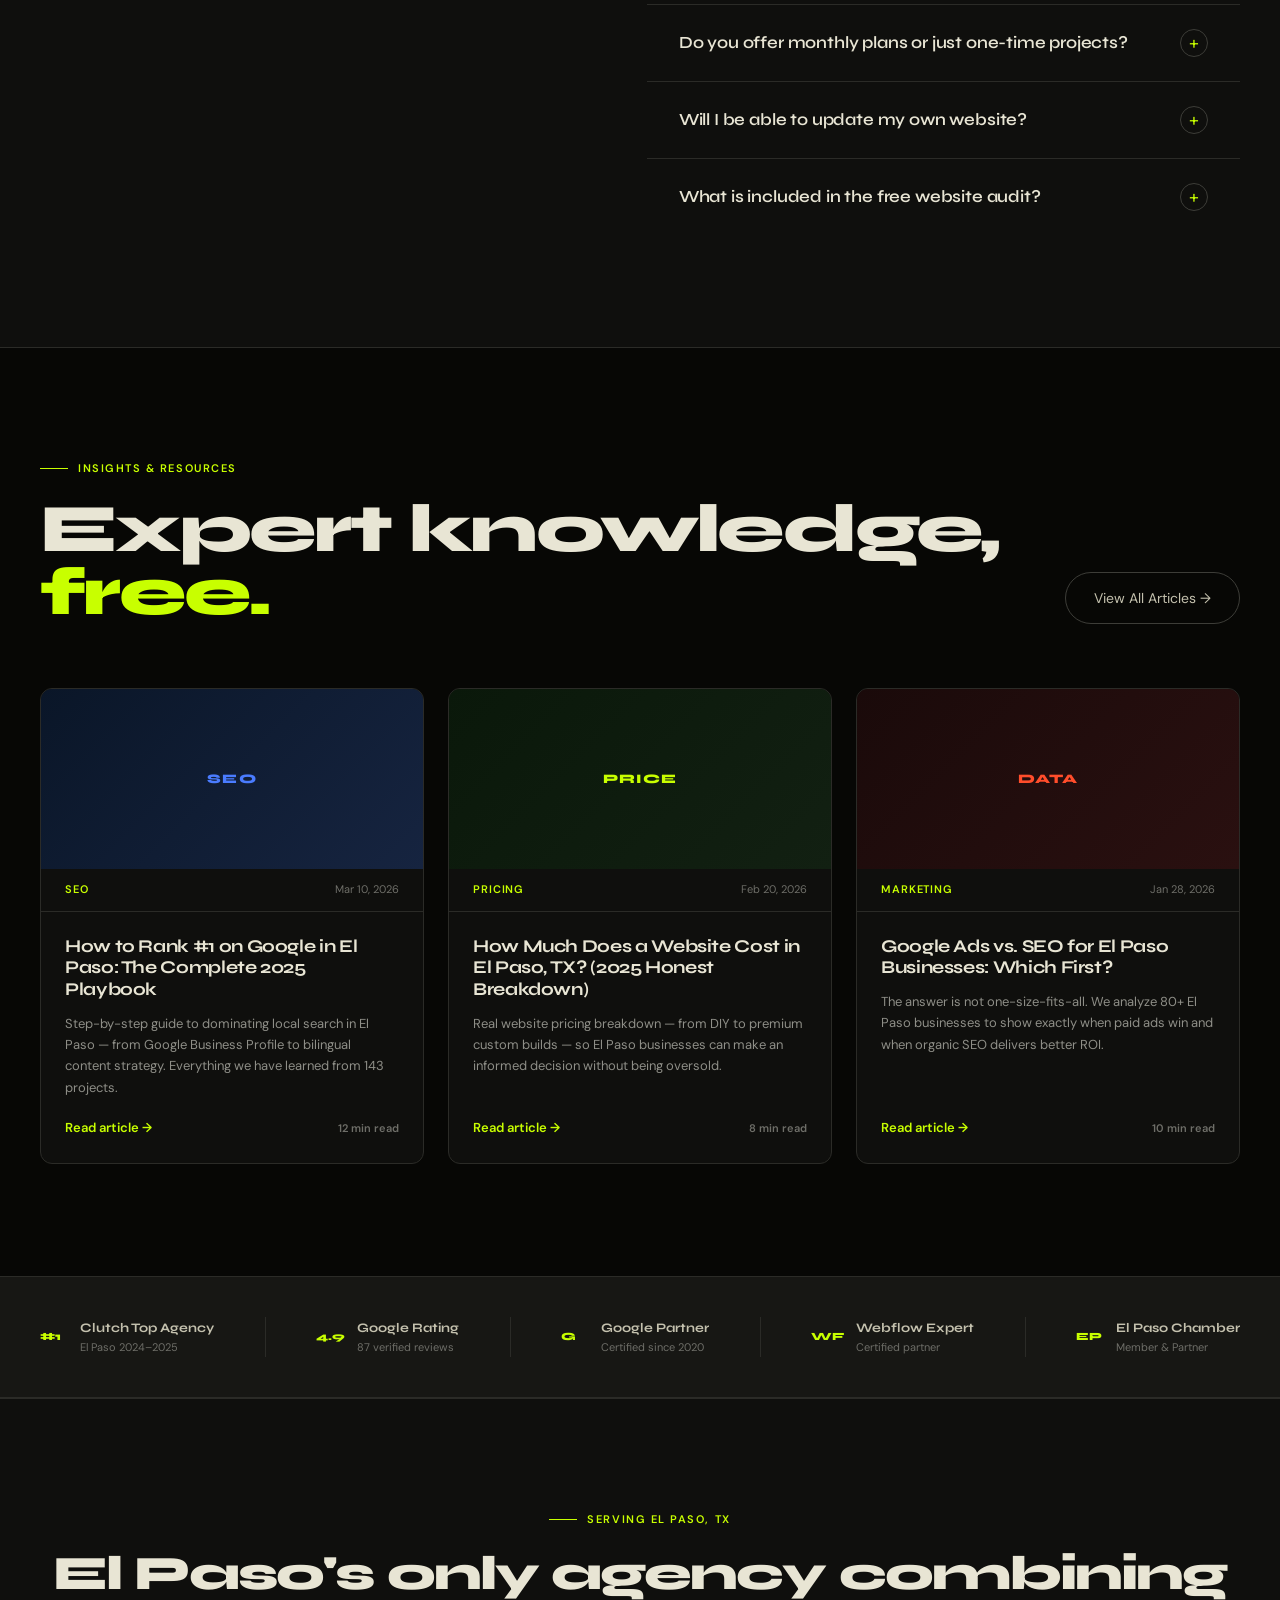
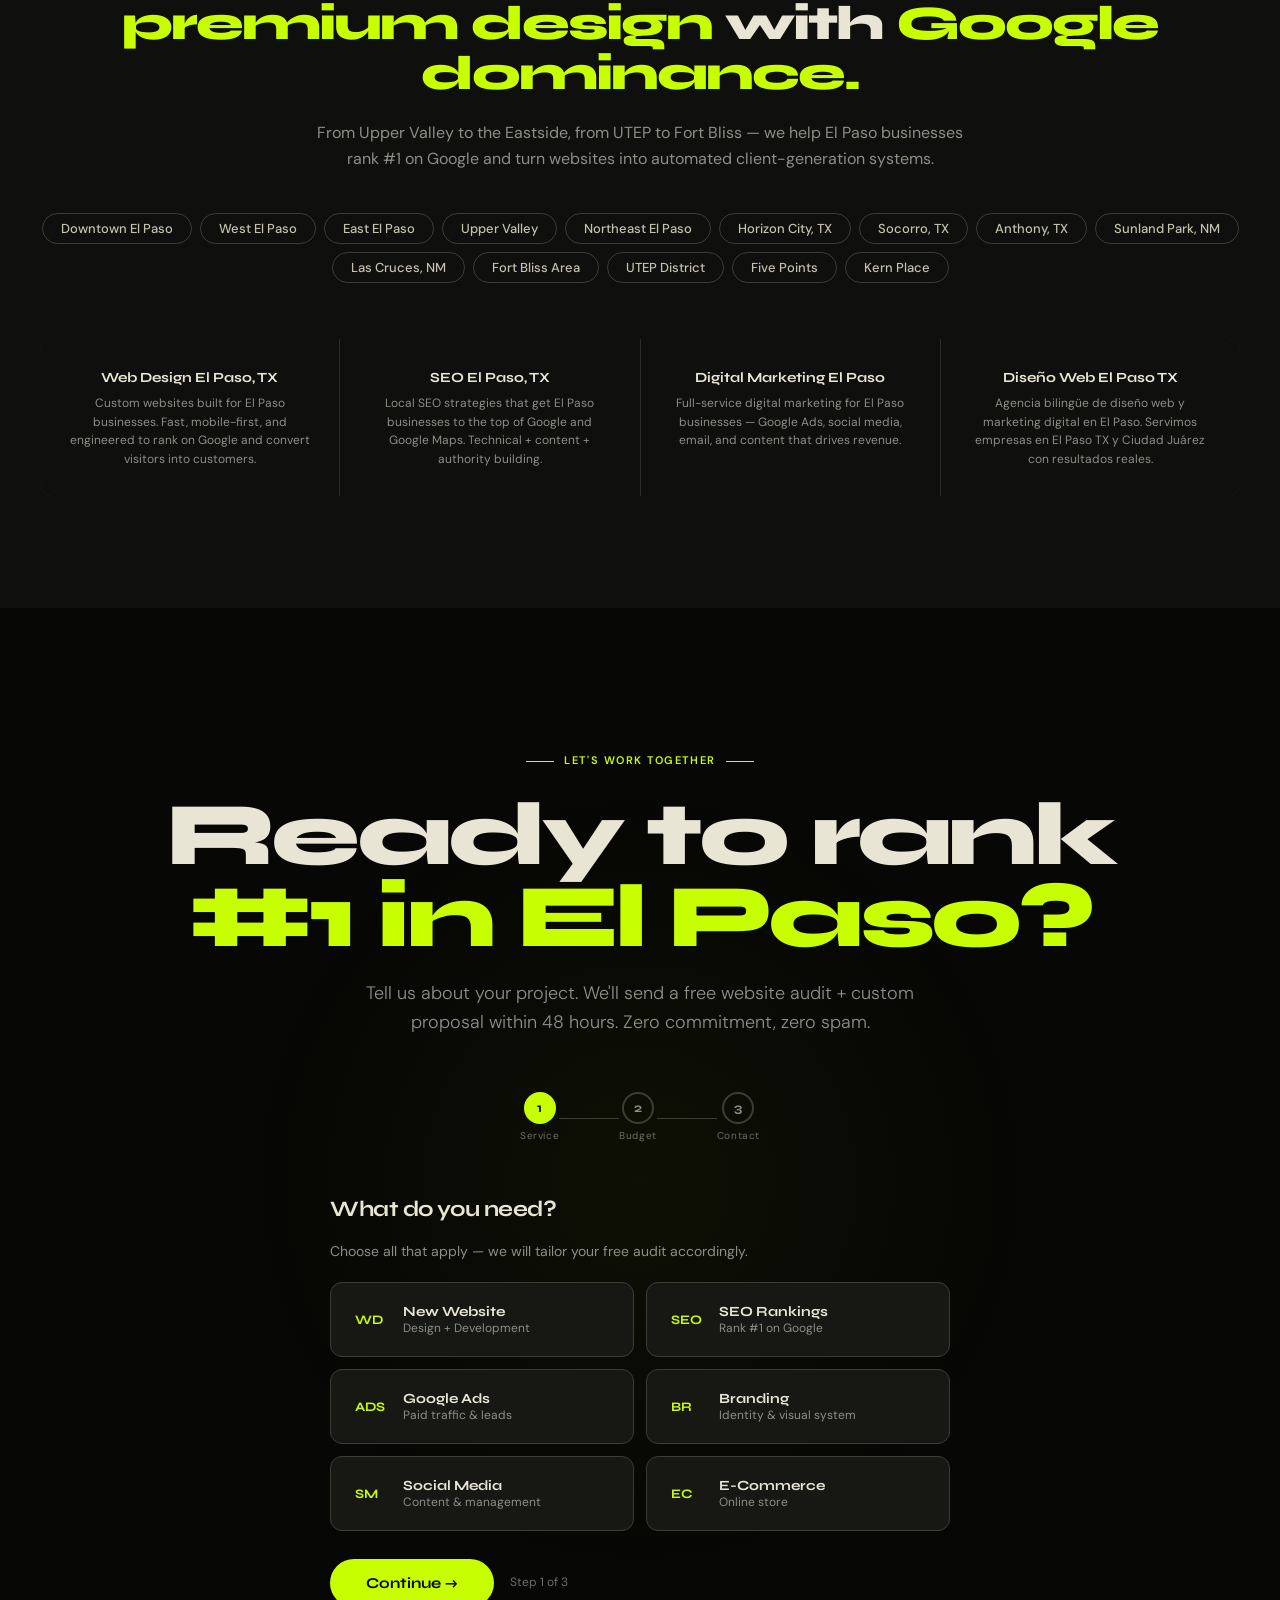
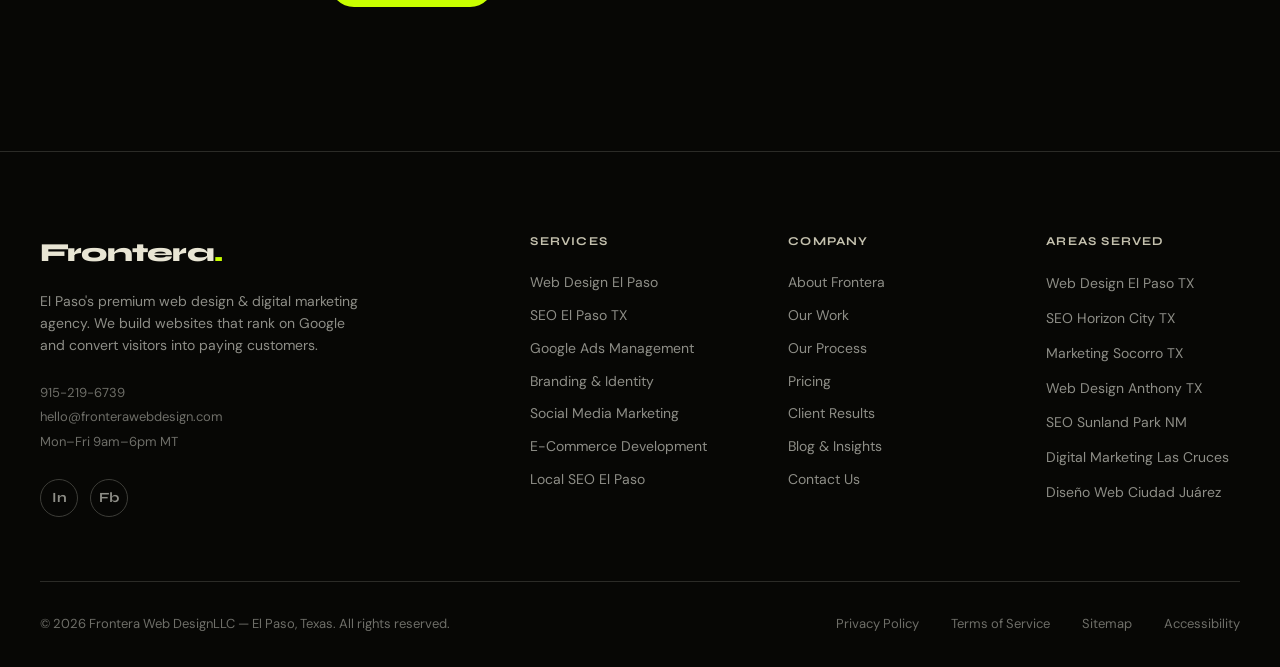
==== commit 8bcd4ee4: "." ====
--- a/index.html
+++ b/index.html
@@ -38,7 +38,7 @@
     {
       "@type": "LocalBusiness",
       "@id": "https://fronterawebdesign.com",
-      "name": "Frontera Studio",
+      "name": "Frontera Web",
       "description": "El Paso's premier web design and digital marketing agency",
       "url": "https://fronterawebdesign.com",
       "telephone": "+1-915-219-6739",
@@ -343,7 +343,7 @@
     <div class="why-grid">
       <div>
         <div class="why-sticky">
-          <p class="kicker reveal" data-i18n="why-kicker">Why Frontera Studio</p>
+          <p class="kicker reveal" data-i18n="why-kicker">Why Frontera Web</p>
           <h2 id="why-h" class="s-title reveal d1" data-i18n-html="why-title">Results, not<br>just <span class="lime">promises.</span></h2>
           <p class="s-desc reveal d2" style="margin-top:1.5rem" data-i18n="why-desc">Not another generic digital agency. We're a specialized team born in El Paso &mdash; we know your market, your bilingual customers, and what it takes to win here.</p>
           <div class="why-perks reveal d3">
--- a/styles.css
+++ b/styles.css
@@ -1,7 +1,7 @@
 /* ═══════════════════════════════════════
    FRONTERA STUDIO
    fronterawebdesign.com
-   © 2026 Frontera Studio LLC — El Paso, TX
+   © 2026 Frontera Web LLC — El Paso, TX
 ═══════════════════════════════════════ */
 
 /* ── DESIGN TOKENS ── */
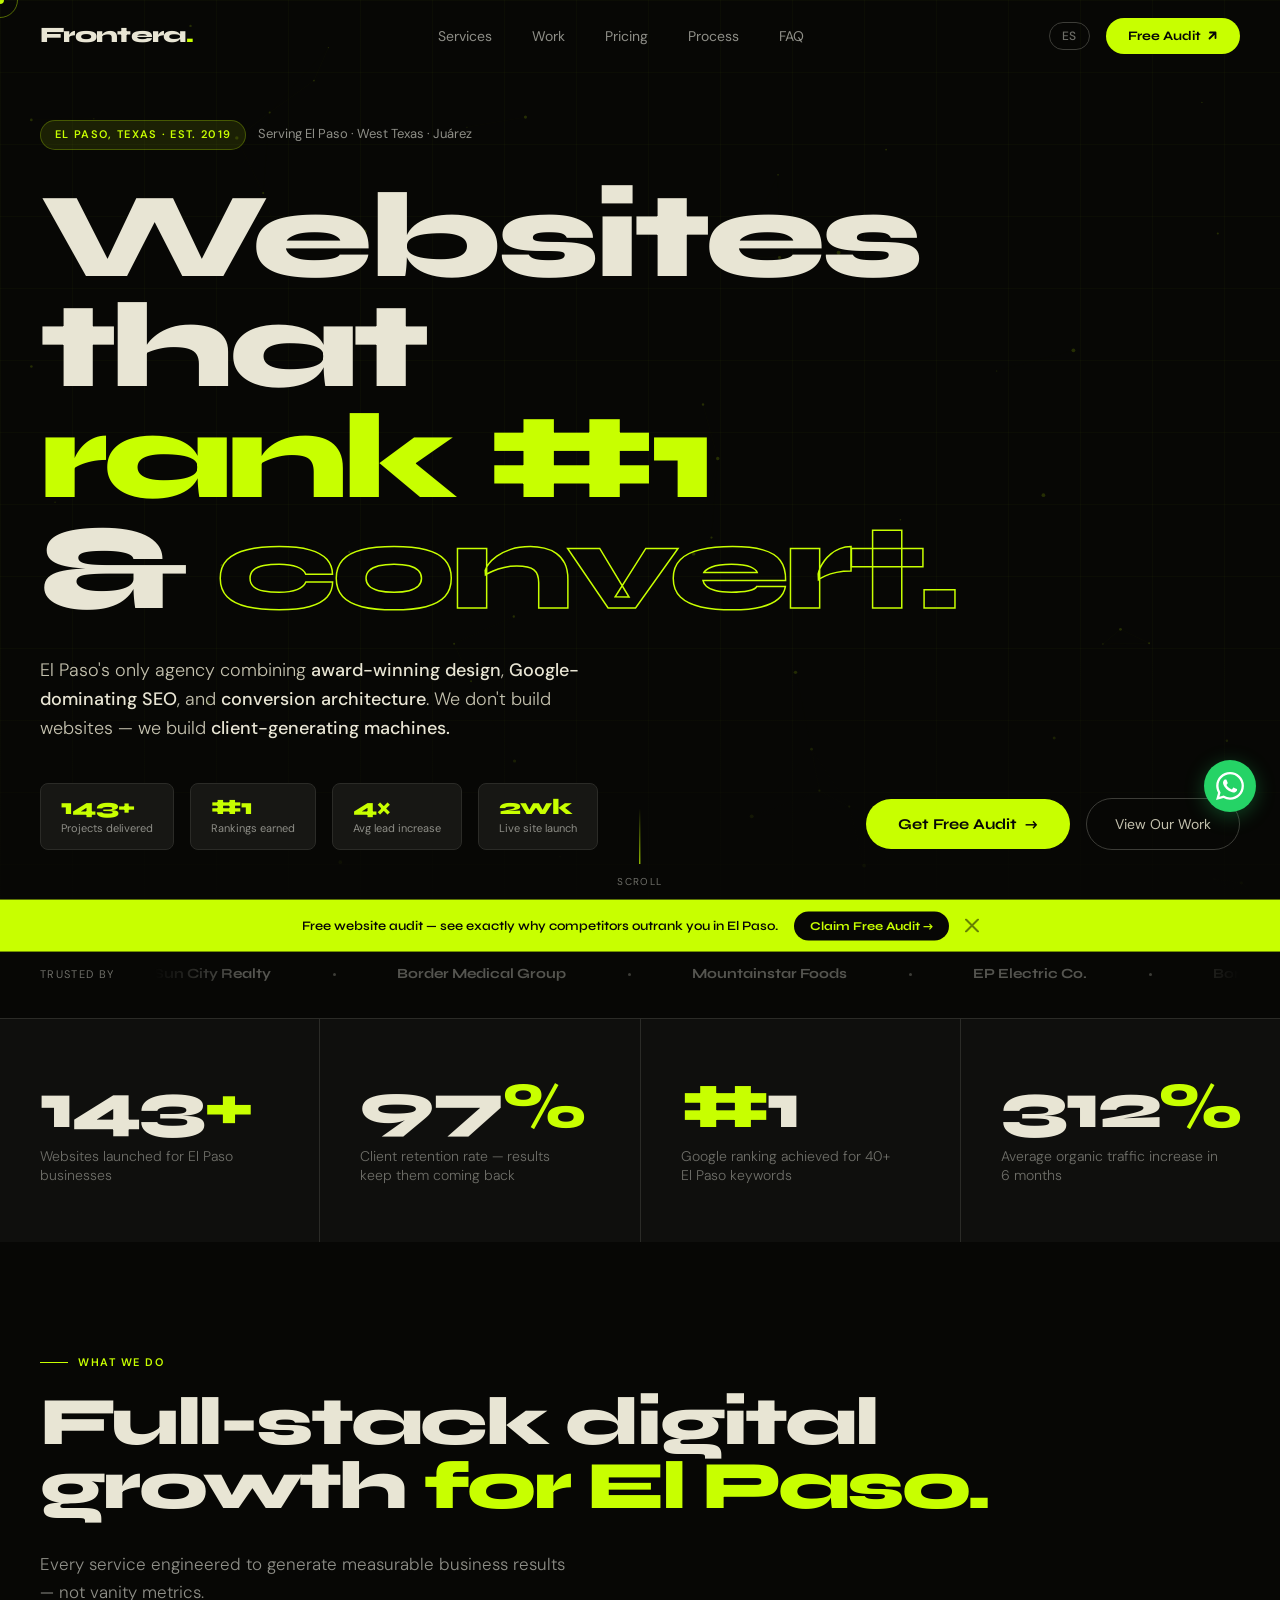
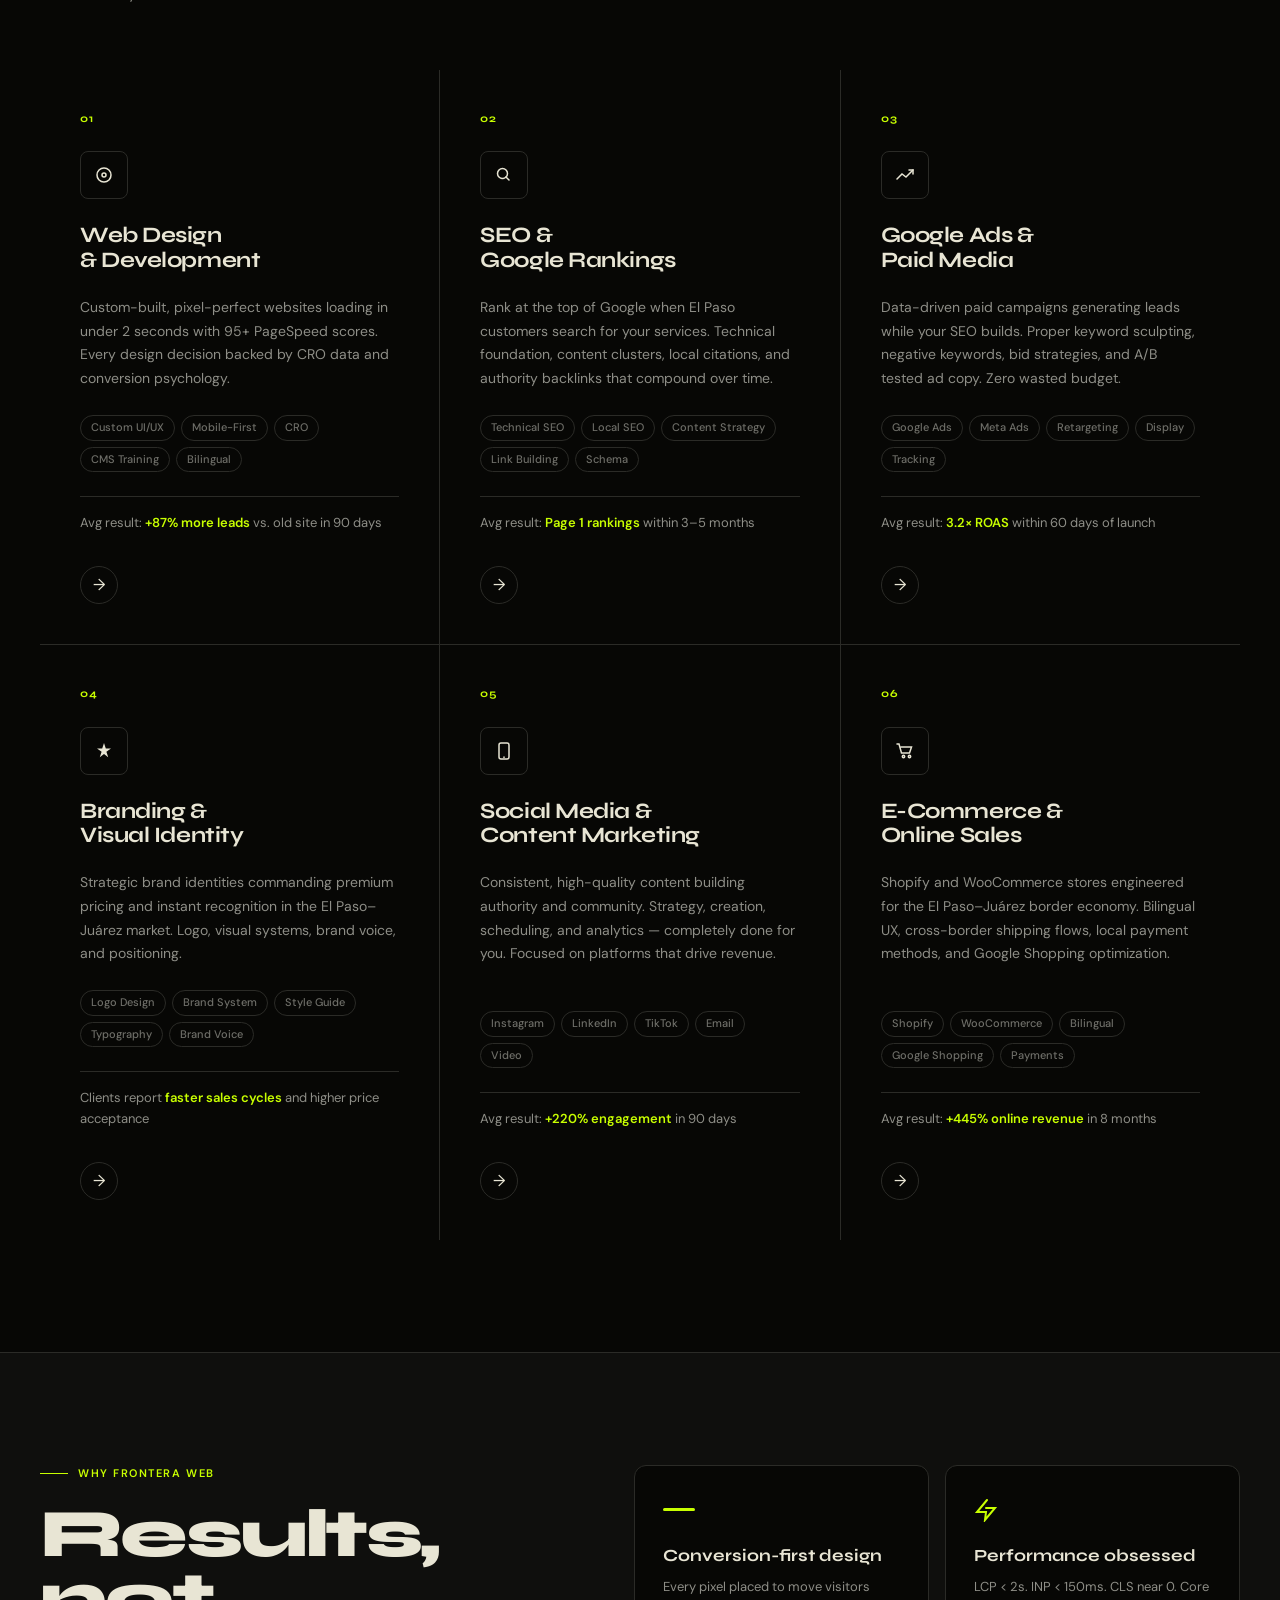
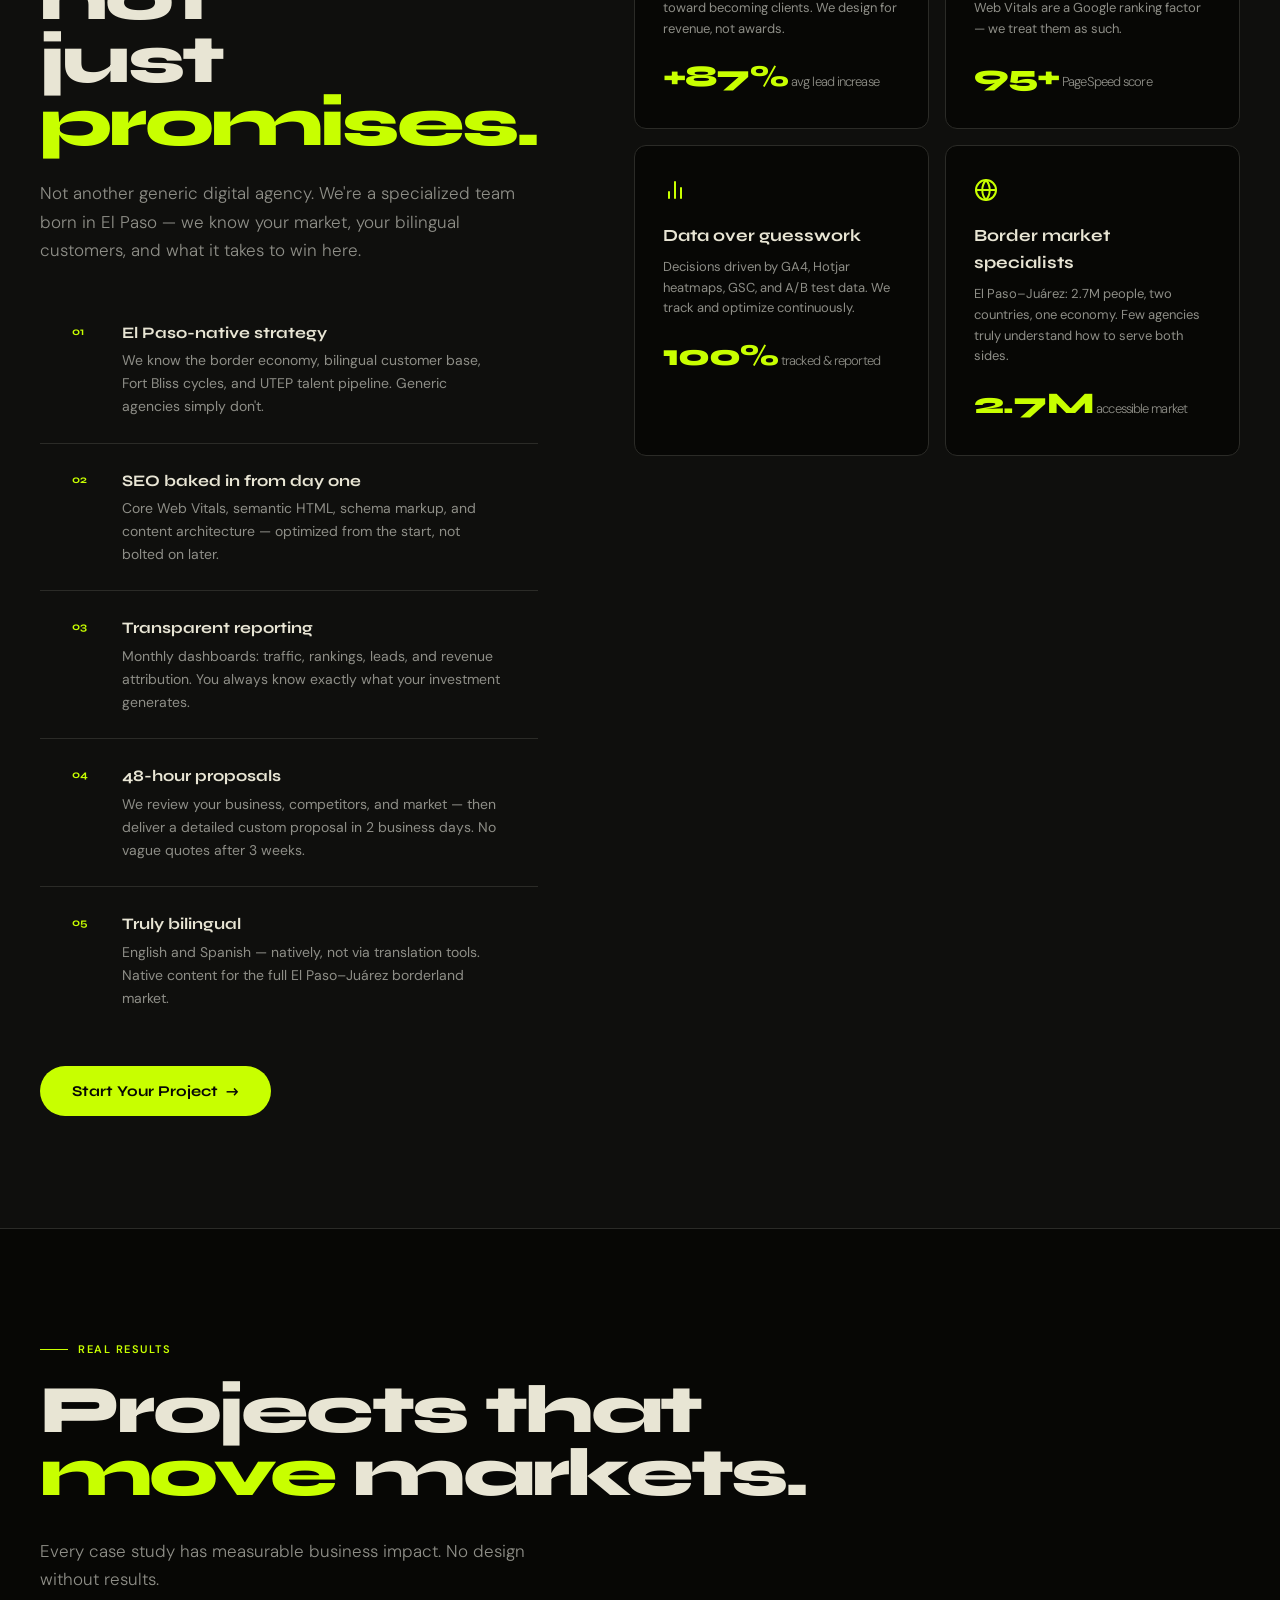
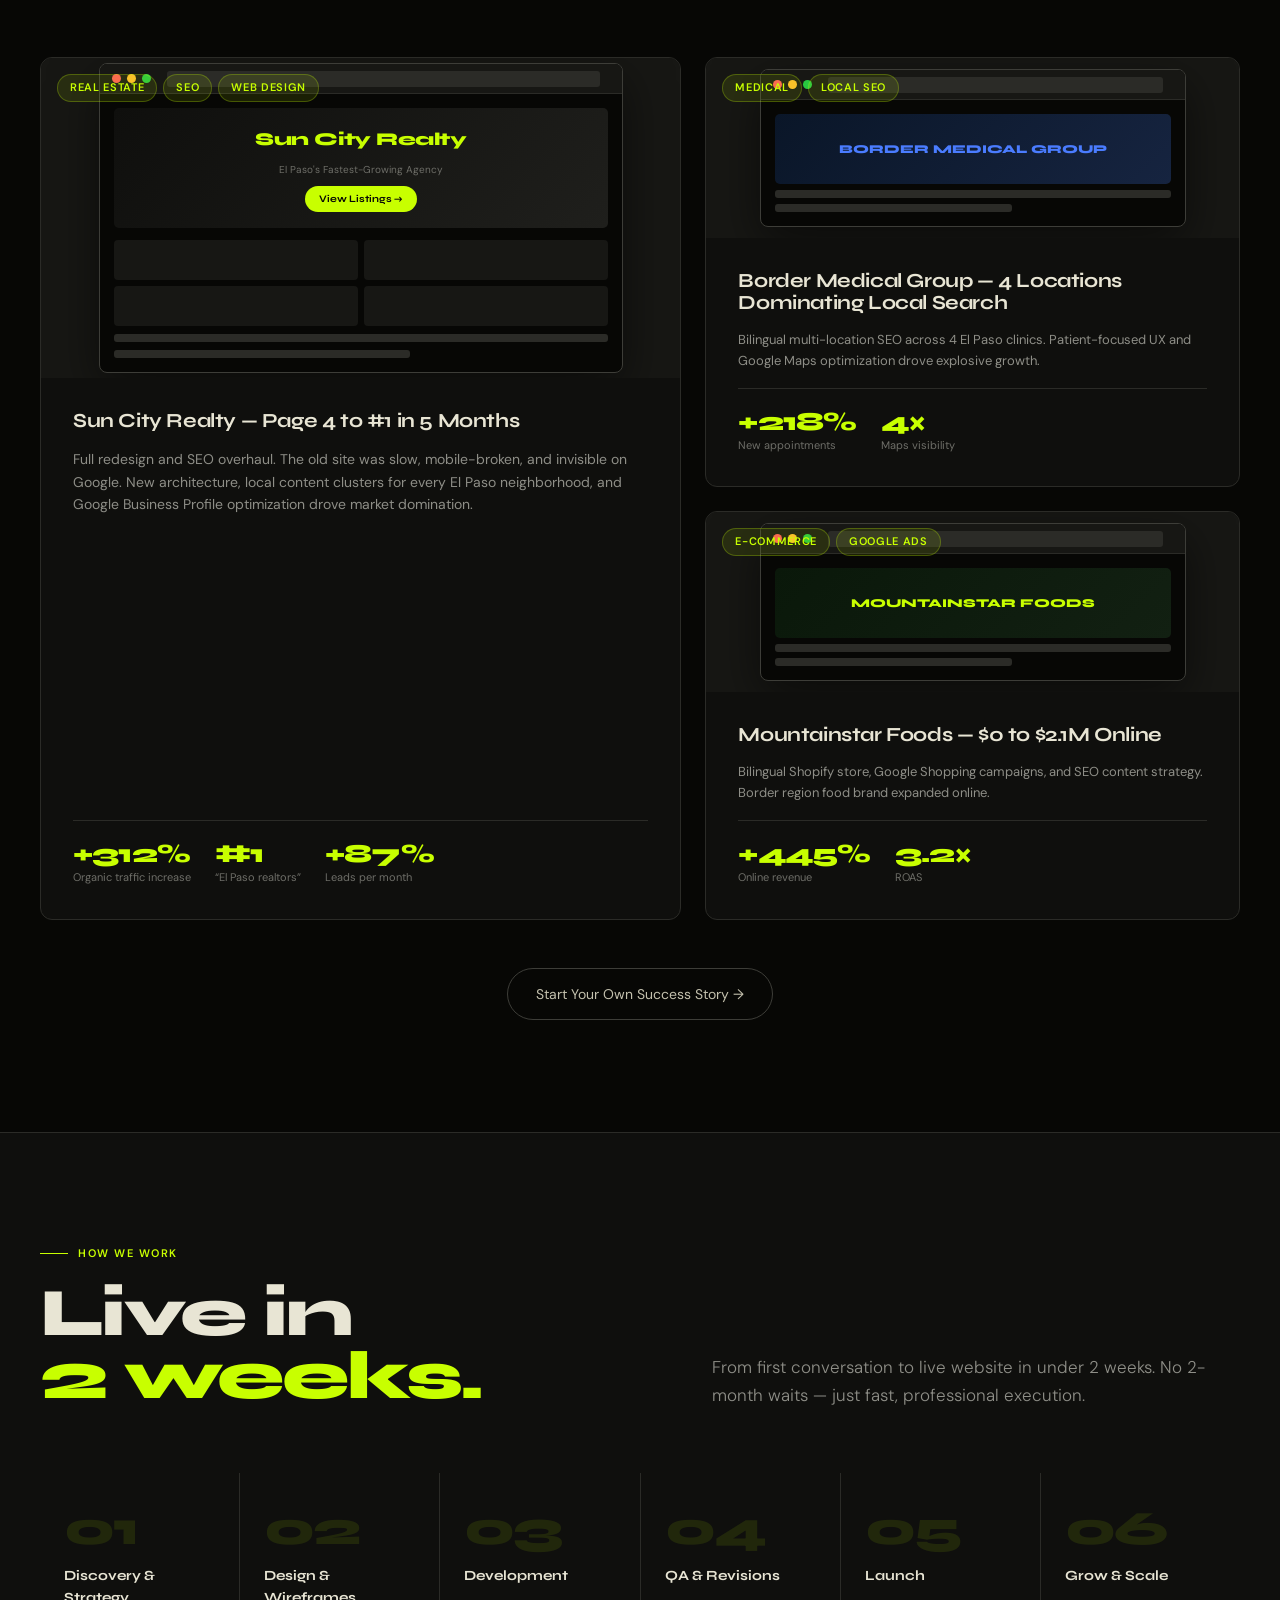
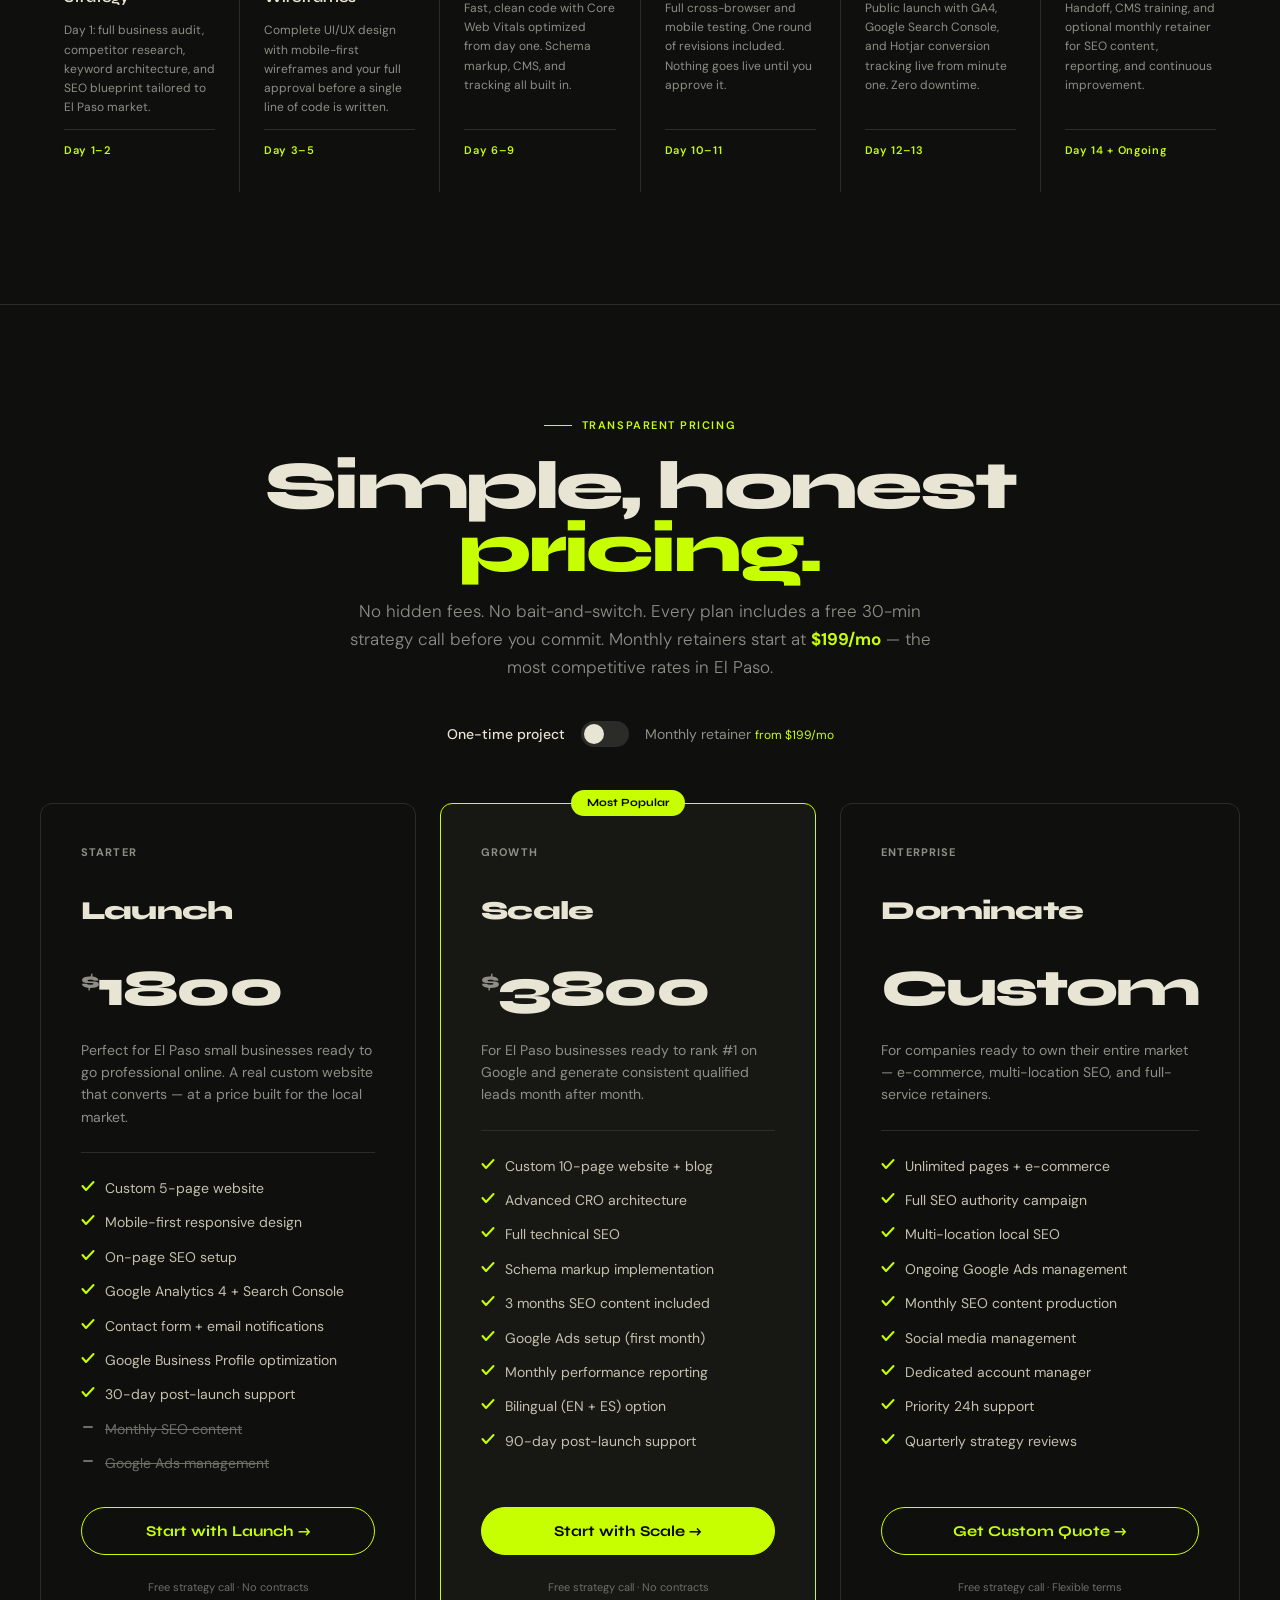
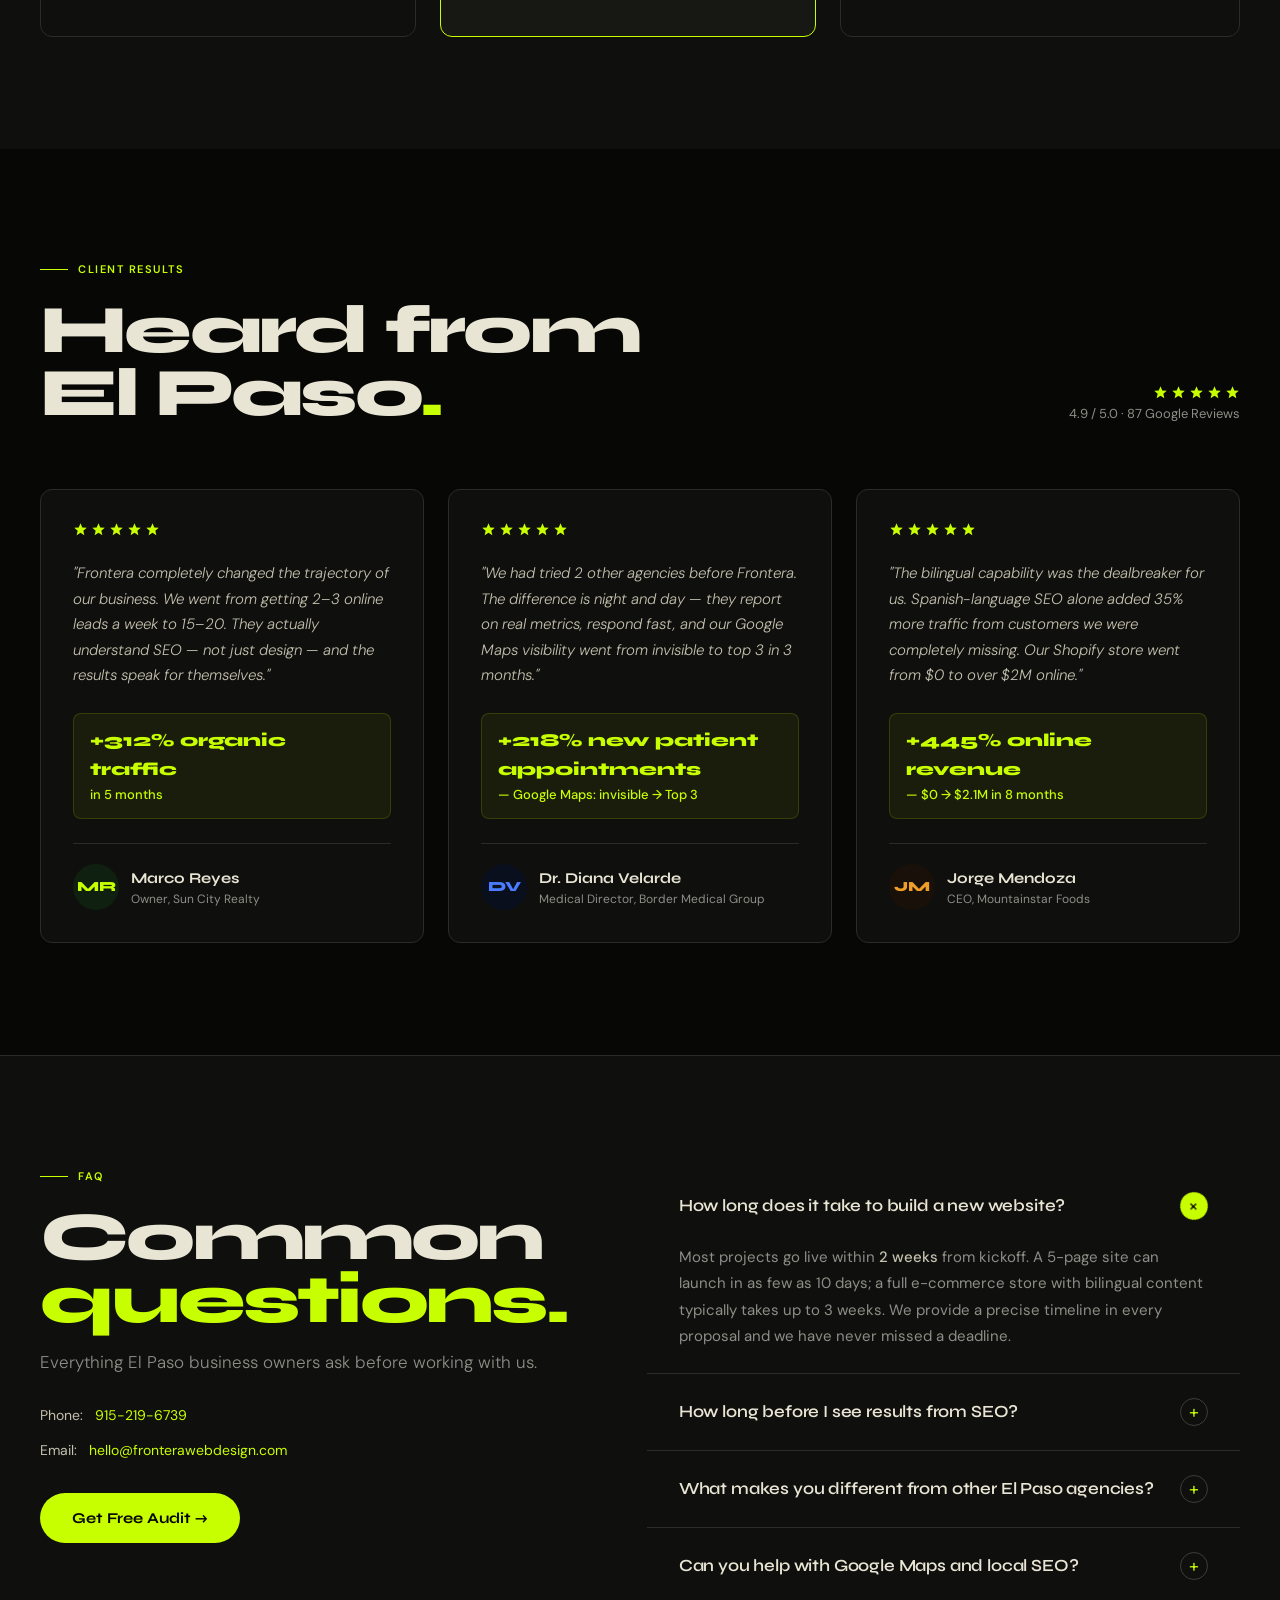
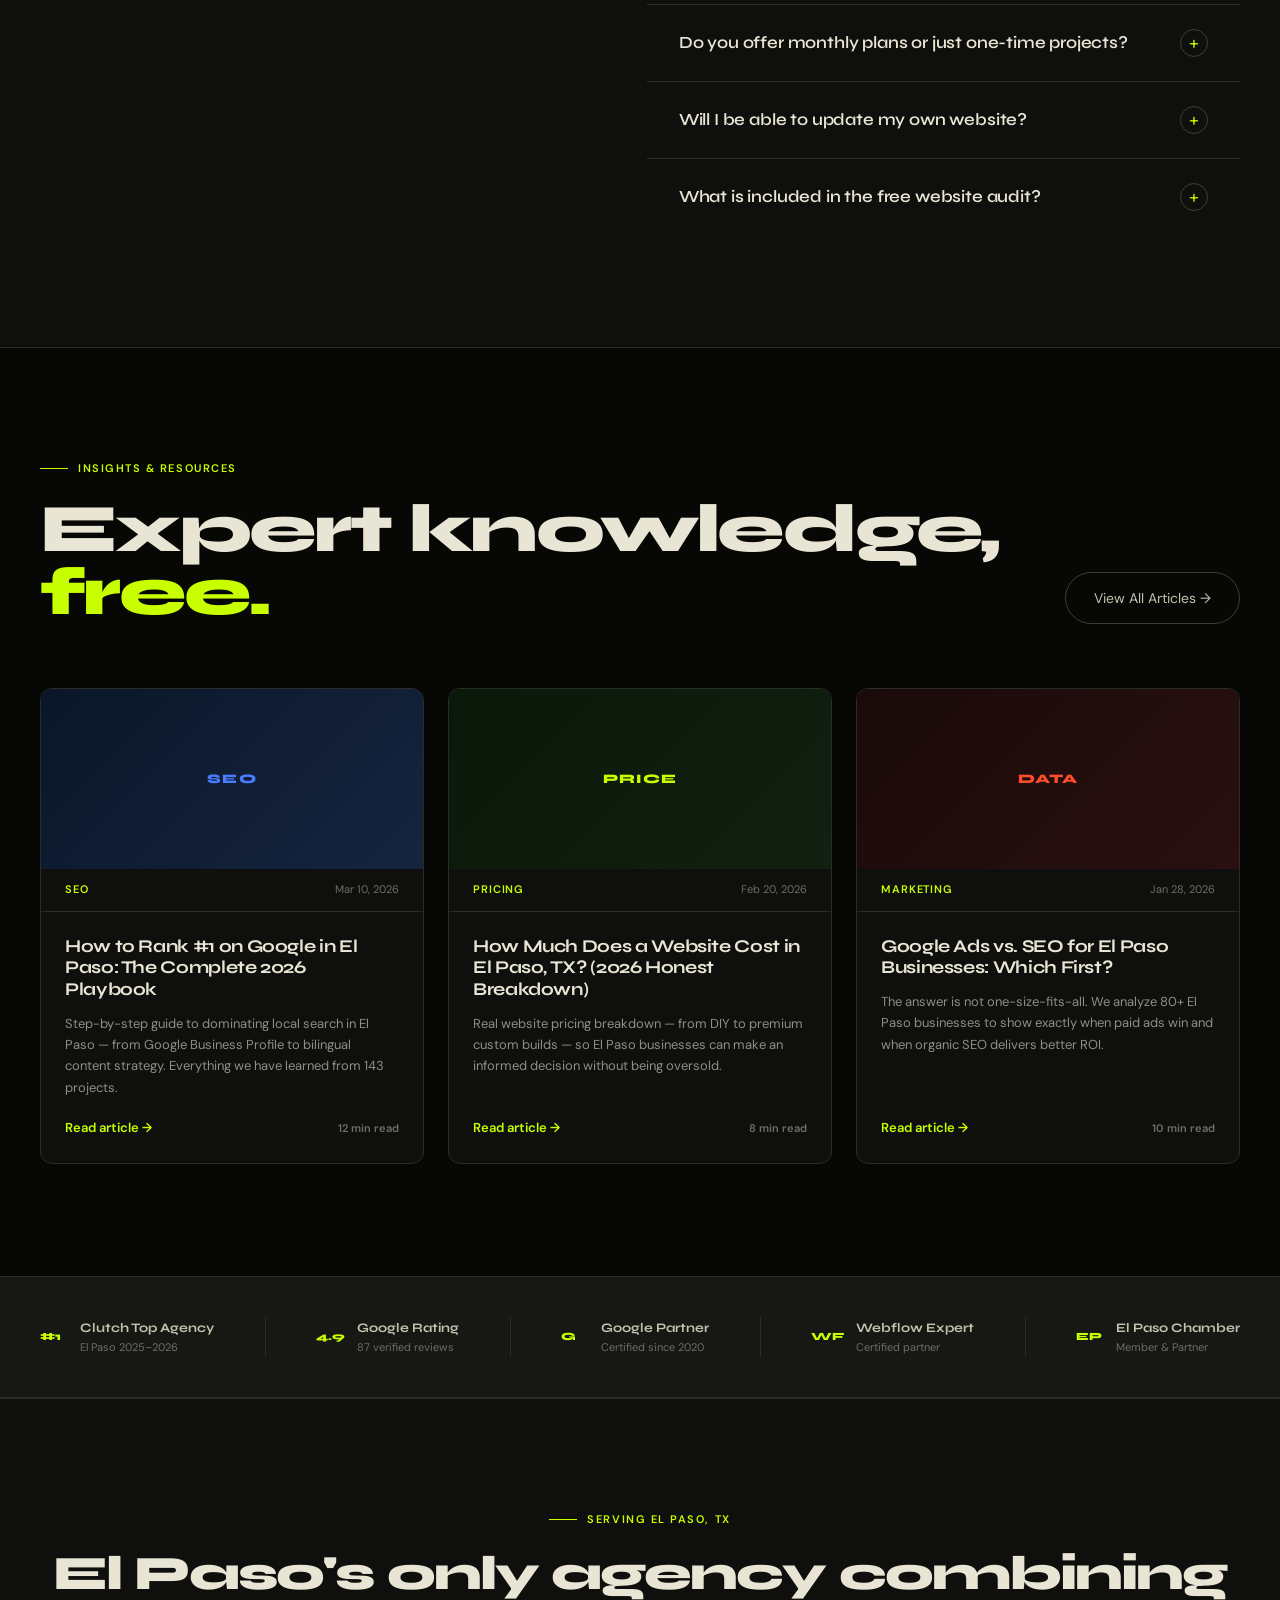
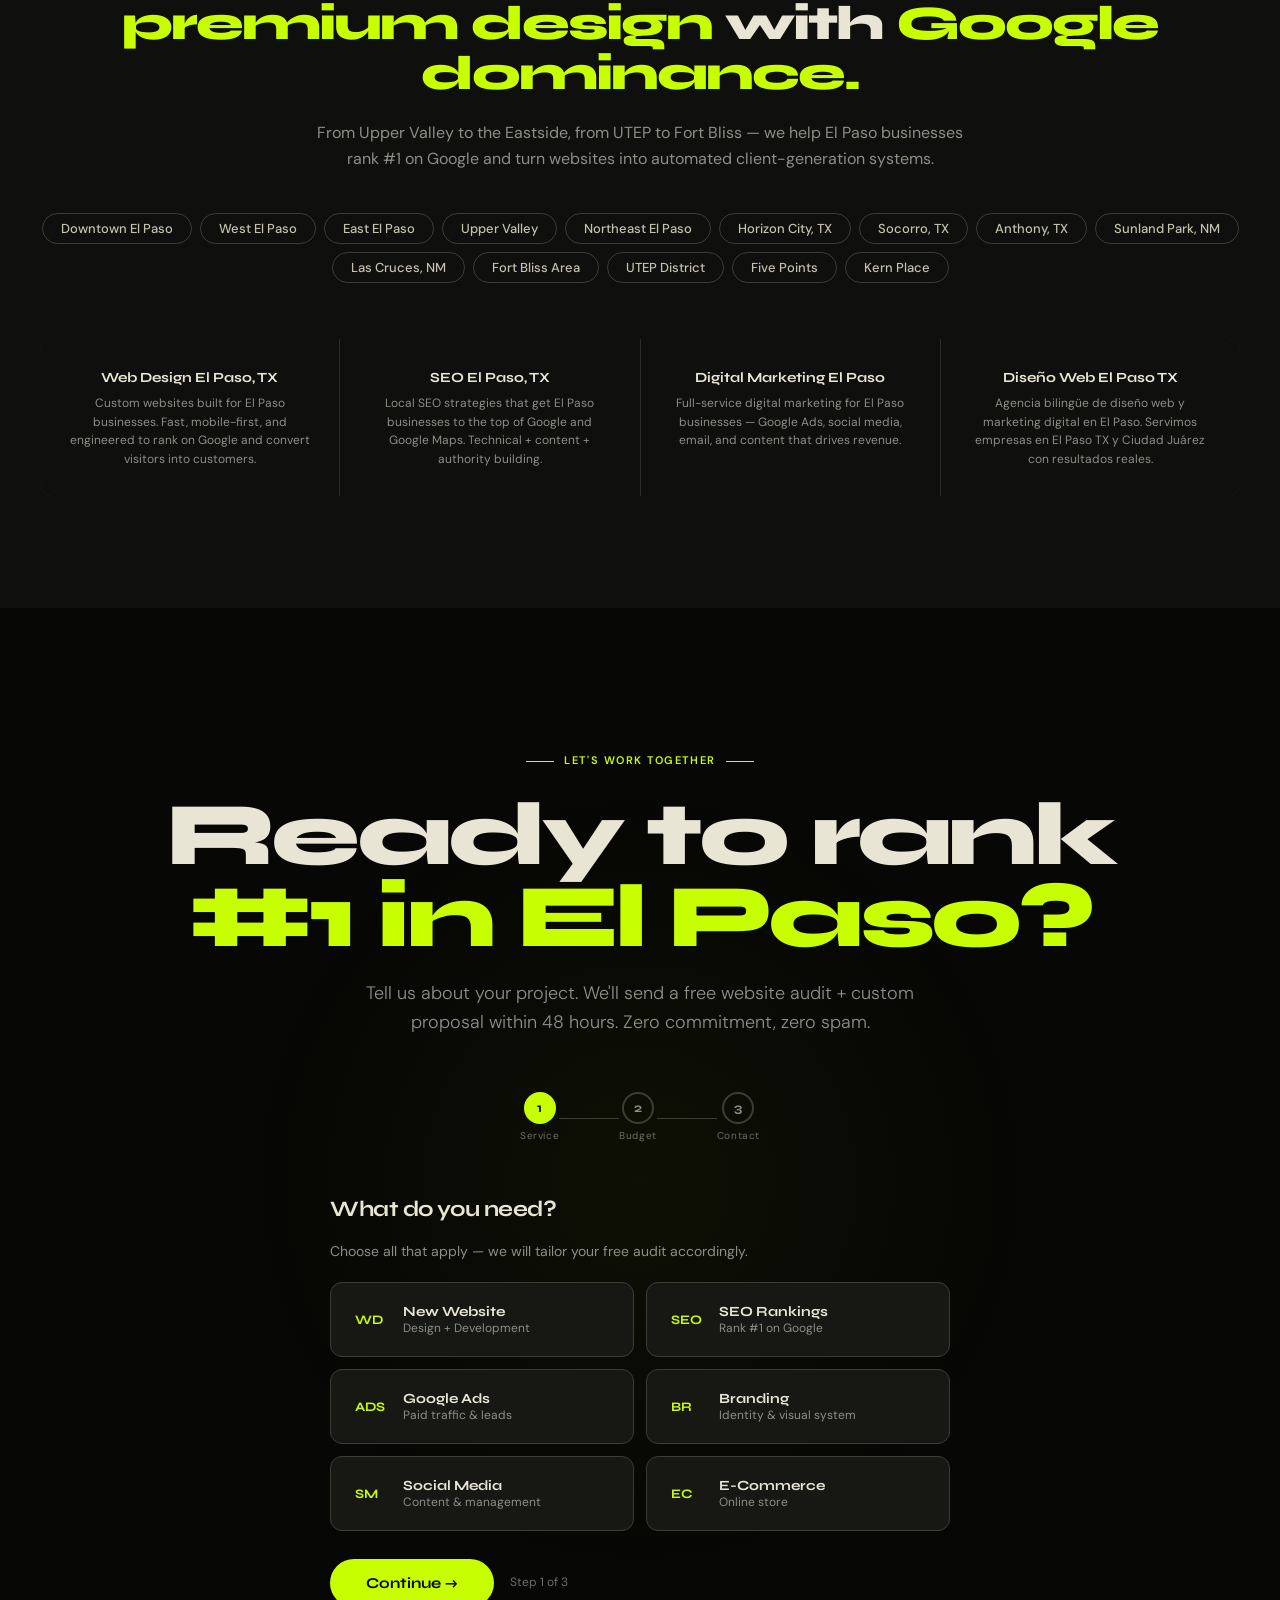
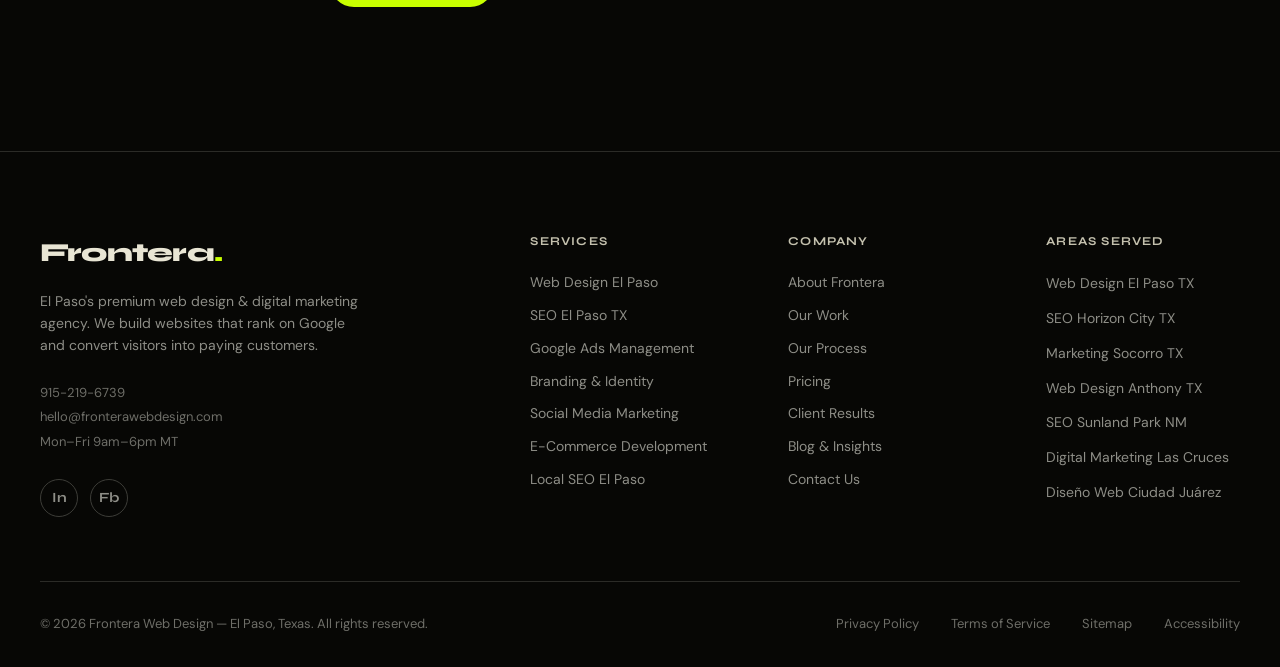
==== commit 388cce2f: ".." ====
--- a/index.html
+++ b/index.html
@@ -38,7 +38,7 @@
     {
       "@type": "LocalBusiness",
       "@id": "https://fronterawebdesign.com",
-      "name": "Frontera Web",
+      "name": "Frontera Web Design",
       "description": "El Paso's premier web design and digital marketing agency",
       "url": "https://fronterawebdesign.com",
       "telephone": "+1-915-219-6739",
@@ -83,8 +83,12 @@
 <div id="cur" aria-hidden="true"></div>
 <div id="cur-ring" aria-hidden="true"></div>
 
-<!-- WHATSAPP BUTTON — disabled until activated -->
-<!-- <a id="wa-btn" href="https://wa.me/19152196739?text=Hi%2C%20I%27d%20like%20a%20free%20website%20audit" target="_blank" rel="noopener noreferrer" aria-label="Chat on WhatsApp">...</a> -->
+<!-- WHATSAPP FLOATING BUTTON -->
+<a id="wa-btn" href="https://wa.me/19152196739?text=Hi%2C%20I%27d%20like%20a%20free%20website%20audit" target="_blank" rel="noopener noreferrer" aria-label="Chat on WhatsApp">
+  <svg xmlns="http://www.w3.org/2000/svg" width="28" height="28" viewBox="0 0 24 24" fill="currentColor" aria-hidden="true">
+    <path d="M17.472 14.382c-.297-.149-1.758-.867-2.03-.967-.273-.099-.471-.148-.67.15-.197.297-.767.966-.94 1.164-.173.199-.347.223-.644.075-.297-.15-1.255-.463-2.39-1.475-.883-.788-1.48-1.761-1.653-2.059-.173-.297-.018-.458.13-.606.134-.133.298-.347.446-.52.149-.174.198-.298.298-.497.099-.198.05-.371-.025-.52-.075-.149-.669-1.612-.916-2.207-.242-.579-.487-.5-.669-.51-.173-.008-.371-.01-.57-.01-.198 0-.52.074-.792.372-.272.297-1.04 1.016-1.04 2.479 0 1.462 1.065 2.875 1.213 3.074.149.198 2.096 3.2 5.077 4.487.709.306 1.262.489 1.694.625.712.227 1.36.195 1.871.118.571-.085 1.758-.719 2.006-1.413.248-.694.248-1.289.173-1.413-.074-.124-.272-.198-.57-.347m-5.421 7.403h-.004a9.87 9.87 0 01-5.031-1.378l-.361-.214-3.741.982.998-3.648-.235-.374a9.86 9.86 0 01-1.51-5.26c.001-5.45 4.436-9.884 9.888-9.884 2.64 0 5.122 1.03 6.988 2.898a9.825 9.825 0 012.893 6.994c-.003 5.45-4.437 9.884-9.885 9.884m8.413-18.297A11.815 11.815 0 0012.05 0C5.495 0 .16 5.335.157 11.892c0 2.096.547 4.142 1.588 5.945L.057 24l6.305-1.654a11.882 11.882 0 005.683 1.448h.005c6.554 0 11.89-5.335 11.893-11.893a11.821 11.821 0 00-3.48-8.413z"/>
+  </svg>
+</a>
 
 <!-- BACK TO TOP -->
 <button id="top-btn" aria-label="Back to top"><svg aria-hidden="true" width="14" height="14" viewBox="0 0 14 14" fill="none" stroke="currentColor" stroke-width="1.8" stroke-linecap="round" stroke-linejoin="round"><path d="M7 12V2M3 6l4-4 4 4"/></svg></button>
@@ -845,7 +849,7 @@
         </div>
         <div class="blog-meta"><span class="blog-cat" data-i18n="blog1-cat">SEO</span><span class="blog-date" data-i18n="blog1-date">Mar 10, 2026</span></div>
         <div class="blog-body">
-          <h3 class="blog-title" data-i18n="blog1-title">How to Rank #1 on Google in El Paso: The Complete 2025 Playbook</h3>
+          <h3 class="blog-title" data-i18n="blog1-title">How to Rank #1 on Google in El Paso: The Complete 2026 Playbook</h3>
           <p class="blog-excerpt" data-i18n="blog1-exc">Step-by-step guide to dominating local search in El Paso &mdash; from Google Business Profile to bilingual content strategy. Everything we have learned from 143 projects.</p>
           <a class="blog-read" href="#cta" aria-label="Read: How to Rank #1 on Google in El Paso"><span data-i18n="read-art">Read article &#8594;</span><span class="blog-rtime" data-i18n="blog1-read">12 min read</span></a>
         </div>
@@ -857,7 +861,7 @@
         </div>
         <div class="blog-meta"><span class="blog-cat" data-i18n="blog2-cat">Pricing</span><span class="blog-date" data-i18n="blog2-date">Feb 20, 2026</span></div>
         <div class="blog-body">
-          <h3 class="blog-title" data-i18n="blog2-title">How Much Does a Website Cost in El Paso, TX? (2025 Honest Breakdown)</h3>
+          <h3 class="blog-title" data-i18n="blog2-title">How Much Does a Website Cost in El Paso, TX? (2026 Honest Breakdown)</h3>
           <p class="blog-excerpt" data-i18n="blog2-exc">Real website pricing breakdown &mdash; from DIY to premium custom builds &mdash; so El Paso businesses can make an informed decision without being oversold.</p>
           <a class="blog-read" href="#cta" aria-label="Read: How Much Does a Website Cost in El Paso"><span data-i18n="read-art">Read article &#8594;</span><span class="blog-rtime" data-i18n="blog2-read">8 min read</span></a>
         </div>
@@ -882,7 +886,7 @@
 <!-- AWARDS -->
 <div class="awards-strip" aria-label="Awards and certifications">
   <div class="awards-inner">
-    <div class="award-item"><span class="award-ico">#1</span><div><div class="award-title">Clutch Top Agency</div><div class="award-sub">El Paso 2024&ndash;2025</div></div></div>
+    <div class="award-item"><span class="award-ico">#1</span><div><div class="award-title">Clutch Top Agency</div><div class="award-sub">El Paso 2025&ndash;2026</div></div></div>
     <div class="award-div" aria-hidden="true"></div>
     <div class="award-item"><span class="award-ico">4.9</span><div><div class="award-title">Google Rating</div><div class="award-sub">87 verified reviews</div></div></div>
     <div class="award-div" aria-hidden="true"></div>
@@ -1055,7 +1059,7 @@
         </div>
         <div class="fg">
           <label class="fl" for="f-ph" data-i18n="lbl-ph">Phone (optional)</label>
-          <input class="fi" type="tel" id="f-ph" placeholder="915-555-0000" autocomplete="tel">
+          <input class="fi" type="tel" id="f-ph" placeholder="915-219-6739" autocomplete="tel">
         </div>
       </div>
       <div class="fg">
@@ -1138,7 +1142,7 @@
       </div>
     </div>
     <div class="footer-bot">
-      <p class="f-copy" data-i18n="f-copy">&copy; 2026 Frontera Web DesignLLC &mdash; El Paso, Texas. All rights reserved.</p>
+      <p class="f-copy" data-i18n="f-copy">&copy; 2026 Frontera Web Design &mdash; El Paso, Texas. All rights reserved.</p>
       <div class="f-legal">
         <a href="/privacy.html" data-i18n="f-priv">Privacy Policy</a>
         <a href="/terms.html" data-i18n="f-terms">Terms of Service</a>
--- a/styles.css
+++ b/styles.css
@@ -1,7 +1,7 @@
 /* ═══════════════════════════════════════
    FRONTERA STUDIO
    fronterawebdesign.com
-   © 2026 Frontera Web LLC — El Paso, TX
+   © 2026 Frontera Web Design — El Paso, TX
 ═══════════════════════════════════════ */
 
 /* ── DESIGN TOKENS ── */
@@ -783,7 +783,7 @@
   .form-row       { grid-template-columns: 1fr; }
   .option-pills   { grid-template-columns: 1fr; }
   .trust-lbl      { display: none; }
-  #wa-btn, #top-btn { display: none; }
+  #top-btn { display: none; }
   #audit-bar      { font-size: 12px; padding: .5rem 1rem; gap: .5rem; }
   /* Restore normal cursor on touch devices */
   body, a, button, .btn-p, .btn-g, .btn-next, .btn-back, .price-btn,
